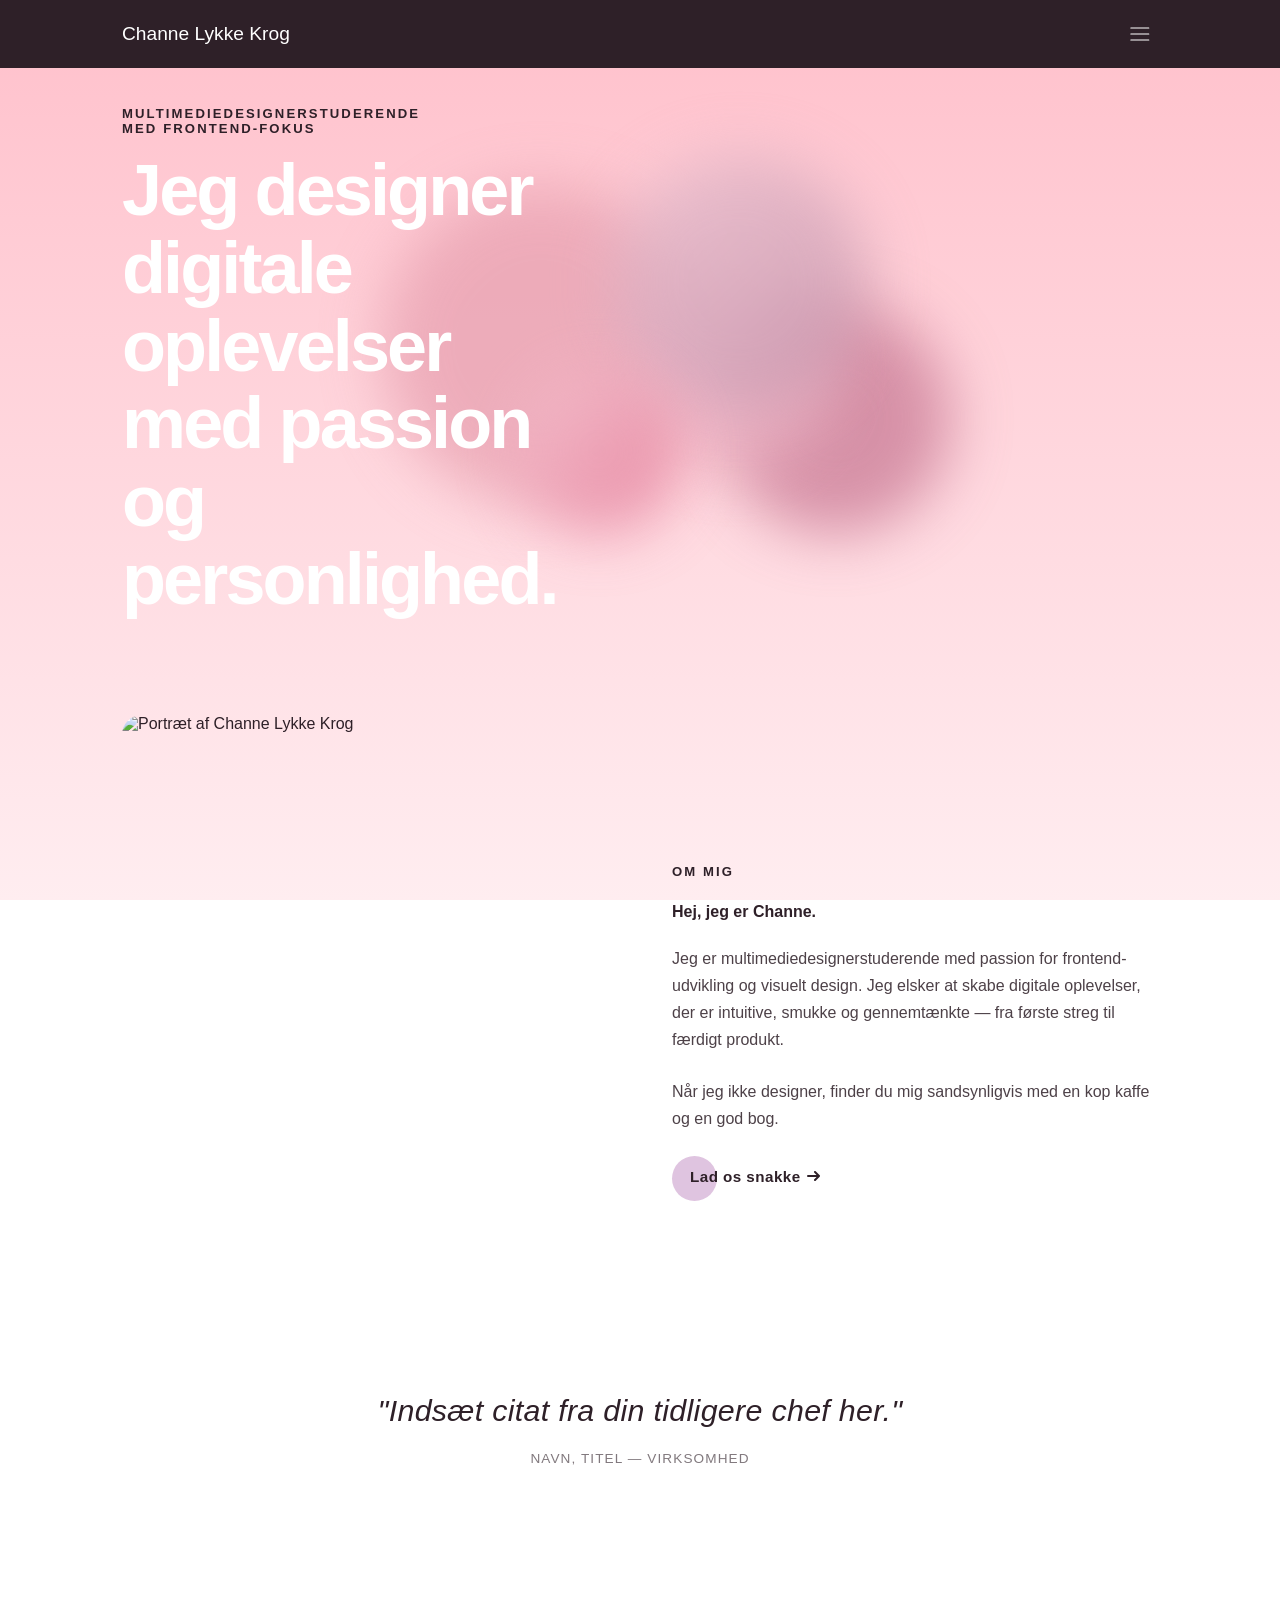
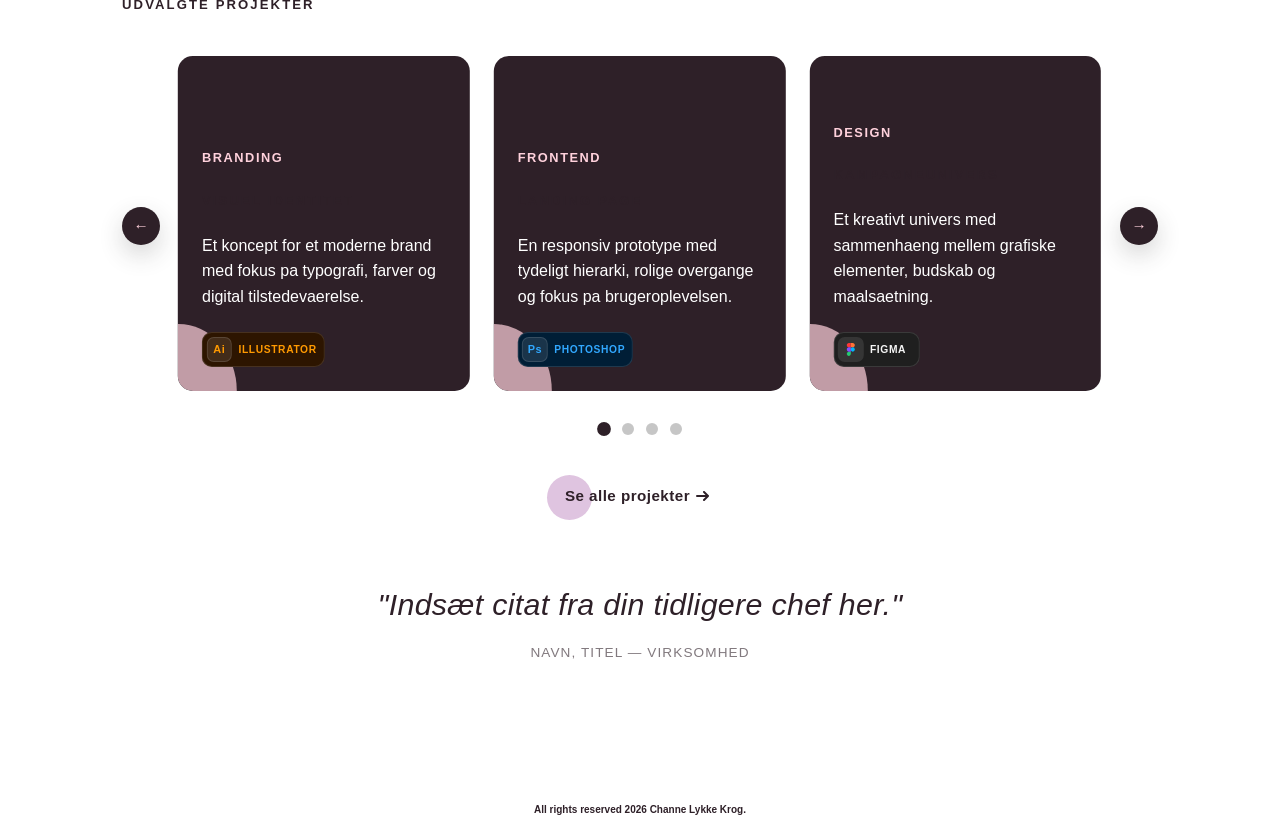
==== index.html @ ce93008e "Update og lidt oprydning Der skal samles og ryddes yderligere op. Mobile first = mobile by default" ====
<!DOCTYPE html>
<html lang="da">
<head>
    <meta charset="UTF-8">
    <meta name="viewport" content="width=device-width, initial-scale=1.0">
    <title>Channe Lykke Krog Portfolio</title>
    <link rel="stylesheet" href="main.css">
</head>
<body>
    <header>
        <div class="off-screen-menu" id="mobile-menu">
            <ul>
                <li><a href="index.html">Forside</a></li>
                <li><a href="about.html">Om mig</a></li>
                <li><a href="portfolio.html">Projekter</a></li>
                <li><a href="contact.html">Kontakt</a></li>
            </ul>
        </div>
        <div class="menu-overlay" aria-hidden="true"></div>
        <nav>
            <a class="logo" aria-label="Logo" href="index.html">Channe Lykke Krog</a>
            <button class="hamburger" type="button" aria-label="Åbn menu" aria-expanded="false" aria-controls="mobile-menu">
                <span></span>
                <span></span>
                <span></span>
            </button>
        </nav>
    </header>
    <main>
        <section class="hero">
            <div class="hero-blob hero-blob--1" aria-hidden="true"></div>
            <div class="hero-blob hero-blob--2" aria-hidden="true"></div>
            <div class="hero-blob hero-blob--3" aria-hidden="true"></div>
            <div class="hero-blob hero-blob--4" aria-hidden="true"></div>
            <div class="hero-blob hero-blob--5" aria-hidden="true"></div>
            <div class="hero-copy">
                <div class="hero-copy-meta">
                    <span class="hero-eyebrow">Multimediedesignerstuderende<br> med frontend-fokus</span>
                </div>
                <h1>Jeg designer digitale oplevelser med passion og personlighed.</h1>
            </div>
        </section>

        <section class="about" aria-labelledby="about-title">
            <div class="about-image">
                <img src="img/migcrop.webp" alt="Portræt af Channe Lykke Krog">
            </div>
            <div class="about-copy">
                <span class="hero-eyebrow">Om mig</span>
                <h4 id="about-title">Hej, jeg er Channe.</h4>
                <p>Jeg er multimediedesignerstuderende med passion for frontend-udvikling og visuelt design. Jeg elsker at skabe digitale oplevelser, der er intuitive, smukke og gennemtænkte — fra første streg til færdigt produkt.</p>
                <p>Når jeg ikke designer, finder du mig sandsynligvis med en kop kaffe og en god bog.</p>
                <a href="contact.html" class="cta-btn">
                    <span>Lad os snakke</span>
                    <svg width="15px" height="10px" viewBox="0 0 13 10" aria-hidden="true">
                        <path d="M1,5 L11,5"></path>
                        <polyline points="8 1 12 5 8 9"></polyline>
                    </svg>
                </a>
            </div>
        </section>
        
        <section class="testimonial" aria-labelledby="testimonial-title">
            <blockquote class="testimonial-quote">
                <p>"Indsæt citat fra din tidligere chef her."</p>
                <footer>
                    <cite>Navn, Titel &mdash; Virksomhed</cite>
                </footer>
            </blockquote>
        </section>

        <section class="projects" aria-labelledby="projects-title">
            <span id="projects-title" class="hero-eyebrow">Udvalgte projekter</span>
            <div class="projects-carousel" aria-label="Projektkarusel">
                <div class="projects-slider">
                    <button class="project-arrow project-arrow-prev" type="button" aria-label="Forrige projekt">
                        <span aria-hidden="true">&#8592;</span>
                    </button>
                    <div class="projects-viewport">
                        <div class="project-track"></div>
                    </div>
                    <button class="project-arrow project-arrow-next" type="button" aria-label="Naeste projekt">
                        <span aria-hidden="true">&#8594;</span>
                    </button>
                </div>
                <div class="project-pagination" aria-label="Vae lg projekt"></div>
            </div>
            <a href="portfolio.html" class="cta-btn">
                <span>Se alle projekter</span>
                <svg width="15px" height="10px" viewBox="0 0 13 10" aria-hidden="true">
                    <path d="M1,5 L11,5"></path>
                    <polyline points="8 1 12 5 8 9"></polyline>
                </svg>
            </a>
        </section>

        <section class="testimonial" aria-labelledby="testimonial-title">
            <blockquote class="testimonial-quote">
                <p>"Indsæt citat fra din tidligere chef her."</p>
                <footer>
                    <cite>Navn, Titel &mdash; Virksomhed</cite>
                </footer>
            </blockquote>
        </section>
    </main>
    <footer>
        <h6>All rights reserved 2026 Channe Lykke Krog.</h6>
    </footer>
    <script src="/js/burgermenu.js" defer></script>
    <script src="/js/carousel.js" defer></script>
    <script src="/js/scroll-observer.js" defer></script>
</body>
</html>
---- main.css ----
/* global styling for the website */ 
:root {
    --page-gutter: clamp(1rem, 4vw, 2rem);
    --content-max-width: 1100px;
    --space-xs: 0.5rem;
    --space-sm: 0.75rem;
    --space-md: 1rem;
    --space-lg: 1.5rem;
    --space-xl: 2.5rem;
    --space-2xl: 4rem;
    --color-bg: pink;
    --color-surface: #2e2028;
    --color-text: #2e2028;
    --color-text-inverse: #fff;
    --color-accent: #ffd1dc;
    --color-accent-soft: rgba(255, 209, 220, 0.7);
    --color-accent-faint: rgba(255, 209, 220, 0.2);
    --color-cta: #dfc4e0;
}


body {
    font-family: 'Montserrat', sans-serif;
    margin: 0;
    padding: 0;
    overflow-x: hidden;
    background: linear-gradient(to bottom, pink 0%, #FFEDF0 100%);
    background-attachment: fixed;
    color: var(--color-text);
}

header {
    background-color: var(--color-surface);
}

main {
    padding: var(--space-xl) var(--page-gutter) var(--space-2xl);
}

h1,
h4,
h5,
h6 {
    margin: 0;
    padding: 0;
}

h2 {
    font-size: clamp(1.8rem, 3.5vw, 2.5rem);
    line-height: 1.1;
    letter-spacing: -0.03em;
    margin: 0;
    padding: 0;
    color: var(--color-text-inverse);
    text-align: center;
}

h3 {
    display: block;
    margin-top: 5%;
    font-size: 0.82rem;
    font-weight: 700;
    letter-spacing: 0.16em;
    text-transform: uppercase;
    color: var(--color-text);
    white-space: nowrap;
}

h6 {
    font-size: 10px;
    text-align: center;
}

p {
    margin: 0;
    line-height: 1.6;
}

/* ============================== Call-to-action button styling ============================== */
.cta-btn {
    position: relative;
    display: inline-flex;
    align-items: center;
    padding: 12px 18px;
    border: none;
    background: none;
    cursor: pointer;
    text-decoration: none;
    align-self: start;
    transition: all 0.2s ease;
}

.cta-btn::before {
    content: "";
    position: absolute;
    top: 0;
    left: 0;
    display: block;
    border-radius: 50px;
    background: var(--color-cta);
    width: 45px;
    height: 45px;
    transition: all 0.3s ease;
}

.cta-btn span {
    position: relative;
    font-family: inherit;
    font-size: 0.95rem;
    font-weight: 700;
    letter-spacing: 0.03em;
    color: var(--color-text);
}

.cta-btn svg {
    position: relative;
    top: 0;
    margin-left: 10px;
    fill: none;
    stroke-linecap: round;
    stroke-linejoin: round;
    stroke: var(--color-text);
    stroke-width: 2;
    transform: translateX(-5px);
    transition: all 0.3s ease;
}

/* Hover effects only on devices that support hover and have a fine pointer */
@media (hover: hover) and (pointer: fine) {
    .cta-btn:hover::before {
        width: 100%;
        background: var(--color-cta);
    }

    .cta-btn:hover svg {
        transform: translateX(0);
    }
}

.cta-btn:active {
    transform: scale(0.95);
}

/* ============================== Hero section with animated blobs ============================== */
.hero {
    position: relative;
    margin-top: calc(-1 * var(--space-xl));
    display: flex;
    align-items: flex-start;
    min-height: calc(clamp(18rem, 45vw, 26rem) + 90px);
    padding: clamp(0.5rem, 1.5vw, 1rem) 0 var(--page-gutter);
    overflow: hidden;
}

.hero-blob {
    position: absolute;
    border-radius: 999px;
    z-index: 0;
    pointer-events: none;
    filter: blur(30px);
    opacity: 0.75;
}

.hero-blob--1 {
    width: clamp(12rem, 25vw, 20rem);
    height: clamp(12rem, 25vw, 20rem);
    background: #e8a0b0;
    top: 20%;
    left: 25%;
    animation: blob-float-1 6s ease-in-out infinite;
}

.hero-blob--2 {
    width: clamp(9rem, 18vw, 15rem);
    height: clamp(9rem, 18vw, 15rem);
    background: #c97a95;
    bottom: 20%;
    right: 20%;
    animation: blob-float-2 8s ease-in-out infinite;
}

.hero-blob--3 {
    width: clamp(8rem, 15vw, 12rem);
    height: clamp(8rem, 15vw, 12rem);
    background: #f0b8c8;
    top: 35%;
    left: 50%;
    animation: blob-float-3 7s ease-in-out infinite;
}

.hero-blob--4 {
    width: clamp(11rem, 20vw, 16rem);
    height: clamp(11rem, 20vw, 16rem);
    background: linear-gradient(135deg, #e8c0d0, #c090a8);
    top: 15%;
    right: 28%;
    animation: blob-float-4 9s ease-in-out infinite;
}

.hero-blob--5 {
    width: clamp(7rem, 13vw, 11rem);
    height: clamp(7rem, 13vw, 11rem);
    background: linear-gradient(135deg, #f9ccd8, #e07090);
    bottom: 20%;
    left: 38%;
    animation: blob-float-5 11s ease-in-out infinite;
}

/* ======================== Keyframes for blob floating animations ======================== */
@keyframes blob-float-1 {
    0%   { transform: translate(0, 0) scale(1); }
    25%  { transform: translate(120px, 70px) scale(1.2); }
    50%  { transform: translate(140px, -50px) scale(0.85); }
    75%  { transform: translate(-100px, 60px) scale(1.12); }
    100% { transform: translate(0, 0) scale(1); }
}

@keyframes blob-float-2 {
    0%   { transform: translate(0, 0) scale(1); }
    25%  { transform: translate(-120px, -60px) scale(1.22); }
    50%  { transform: translate(-100px, 70px) scale(0.84); }
    75%  { transform: translate(110px, -50px) scale(1.12); }
    100% { transform: translate(0, 0) scale(1); }
}

@keyframes blob-float-4 {
    0%   { transform: translate(0, 0) scale(1); }
    25%  { transform: translate(-130px, 60px) scale(1.16); }
    50%  { transform: translate(100px, 70px) scale(0.88); }
    75%  { transform: translate(120px, -50px) scale(1.1); }
    100% { transform: translate(0, 0) scale(1); }
}

@keyframes blob-float-5 {
    0%   { transform: translate(0, 0) scale(1); }
    25%  { transform: translate(110px, -70px) scale(1.18); }
    50%  { transform: translate(-120px, -40px) scale(0.85); }
    75%  { transform: translate(-90px, 65px) scale(1.12); }
    100% { transform: translate(0, 0) scale(1); }
}

@keyframes blob-float-3 {
    0%   { transform: translate(0, 0) scale(1); }
    25%  { transform: translate(-110px, 65px) scale(1.18); }
    50%  { transform: translate(115px, 40px) scale(0.85); }
    75%  { transform: translate(90px, -60px) scale(1.12); }
    100% { transform: translate(0, 0) scale(1); }
}

/* Hero content styling */
.hero-copy {
    position: relative;
    z-index: 1;
    display: grid;
    align-content: end;
    gap: var(--space-md);
    padding: 0;

}

.hero-copy-meta {
    display: flex;
    flex-wrap: wrap;
    align-items: center;
    gap: 0.75rem 1rem;
}

.hero-eyebrow {
    display: block;
    margin-top: 5%;
    font-size: 0.82rem;
    font-weight: 700;
    letter-spacing: 0.16em;
    text-transform: uppercase;
    color: var(--color-text);
    white-space: nowrap;
}

.hero h1 {
    font-size: clamp(4rem, 6vw, 4.5rem);
    line-height: 1.08;
    letter-spacing: -0.04em;
    max-width: 11ch;
    color: var(--color-text-inverse);
}


/* ============================== About section styling ============================== */
.about {
    display: grid;
    grid-template-columns: 1fr 1fr;
    gap: var(--space-2xl);
    align-items: center;
    max-width: 1120px;
    margin: var(--space-2xl) auto var(--space-2xl);
}

.about-image {
    border-radius: 20px;
    overflow: hidden;
    aspect-ratio: 4 / 5;
}

.about-image img {
    width: 100%;
    height: 100%;
    object-fit: cover;
    display: block;
}

.about-copy {
    display: grid;
    grid-template-columns: 1fr 1fr;
    gap: var(--space-lg);
}

/* Make all direct children of .about-copy span the full width of the grid, except for the .cta-btn */
.about-copy > :not(.cta-btn) {
    grid-column: 1 / -1;
}

.about-copy h2 {
    font-size: clamp(1.8rem, 3.5vw, 2.5rem);
    line-height: 1.1;
    letter-spacing: -0.03em;
}

.about-copy p {
    font-size: 1rem;
    line-height: 1.7;
    color: var(--color-text);
    opacity: 0.85;
}


/* Responsive adjustments for smaller screens */
@media (max-width: 699px) {
    .about {
        grid-template-columns: 1fr;
        gap: var(--space-xl);
        margin: var(--space-xl) auto;
    }

    .about-image {
        aspect-ratio: 4 / 5;
        width: 75%;
        margin: 0 auto;
    }
}

/* ============================== Projects section styling ============================== */
.projects {
    max-width: 1120px;
    margin: var(--space-xl) auto;
    display: grid;
    grid-template-columns: 1fr auto 1fr;
    align-items: start;
    gap: var(--space-xl);
}

.projects > * {
    grid-column: 1 / -1;
}

.projects h2 {
    font-size: clamp(3rem, 3vw, 3.5rem);
    line-height: 1.08;
    letter-spacing: -0.04em;
    color: var(--color-text-inverse);
    margin-bottom: var(--space-xs);
    margin-top: var(--space-lg);
    text-align: center;
}

.projects > .cta-btn {
    grid-column: 2;
}

.projects-carousel {
    display: flex;
    flex-direction: column;
    gap: var(--space-lg);
}

.projects-grid {
    display: grid;
    grid-template-columns: repeat(2, 1fr);
    gap: var(--space-lg);
}


/* Responsive adjustments for smaller screens */
@media (max-width: 1023px) {
    .projects-grid {
        grid-template-columns: 1fr;
    }

    .projects-grid .project-card {
        min-height: 280px;
    }
}

/* For larger screens, adjust the project card layout to be horizontal with an image on the left and content on the right */
.projects-grid .project-card {
    flex: unset;
    min-height: 400px;
    flex-direction: row;
    align-items: stretch;
    padding: var(--space-xl);
    gap: var(--space-lg);
}

.projects-grid .project-card-content {
    flex: 1;
    justify-content: center;
}

.project-card-image {
    display: none;
}

/* Show the project image on larger screens and style it as a left-aligned thumbnail */
.projects-grid .project-card-image {
    display: block;
    flex: 0 0 40%;
    border-radius: 10px;
    background: var(--color-accent-soft);
    overflow: hidden;
}

/* Show the project image on larger screens and style it as a left-aligned thumbnail */
.projects-slider {
    display: grid;
    grid-template-columns: auto minmax(0, 1fr) auto;
    align-items: center;
    gap: var(--space-md);
}
/* Hide the navigation arrows on smaller screens */
.projects-viewport {
    overflow: hidden;
    padding: 0.25rem 0.15rem 0.5rem;
}

/* Show the project track as a horizontal flex container on larger screens */
.project-track {
    display: flex;
    gap: var(--space-lg);
    will-change: transform;
    transition: transform 0.6s cubic-bezier(0.25, 0.46, 0.45, 0.94);
}

/* Style the project cards with a layered background effect using pseudo-elements */
.project-card {
    position: relative;
    min-height: 320px;
    flex: 0 0 calc((100% - (var(--space-lg) * 2)) / 3);
    display: flex;
    align-items: flex-end;
    justify-content: center;
    padding: var(--space-lg);
    border-radius: 15px;
    background: var(--color-surface);
    color: var(--color-text-inverse);
    box-sizing: border-box;
    overflow: hidden;
    cursor: pointer;
    isolation: isolate;
    transition: transform 0.5s cubic-bezier(0.25, 0.46, 0.45, 0.94);
}

/* Create layered background effects using ::before and ::after pseudo-elements */
.project-card::after {
    position: absolute;
    content: "";
    width: 20%;
    height: 20%;
    background-color: var(--color-accent-soft);
    transition: width 0.8s cubic-bezier(0.22, 1, 0.36, 1), height 0.8s cubic-bezier(0.22, 1, 0.36, 1), border-radius 0.8s cubic-bezier(0.22, 1, 0.36, 1);
    z-index: -1;
}

/* Hide the ::before pseudo-element on larger screens to simplify the design */
.project-card::before {
    display: none;
}

/* Position the ::after pseudo-element at the bottom-left corner and style it with a rounded shape */
.project-card::after {
    bottom: 0;
    left: 0;
    border-radius: 0 100% 0 15px;
}

/* Position the project content at the bottom of the card and create space for the tools section */
.project-card-content {
    position: relative;
    display: flex;
    flex-direction: column;
    justify-content: flex-end;
    gap: var(--space-sm);
    height: 100%;
}

/* Style the project title and description with a smooth color transition on hover */
.project-card-tools {
    display: flex;
    flex-wrap: wrap;
    gap: var(--space-xs);
    margin-top: 0.65rem;
}

/* Style the project tools as pill-shaped badges with a layered background effect */
.project-tool {
    min-width: 4.6rem;
    padding: 0.28rem 0.5rem 0.28rem 0.28rem;
    border-radius: 10px;
    display: inline-flex;
    align-items: center;
    justify-content: flex-start;
    gap: 0.4rem;
    background: rgba(255, 255, 255, 0.08);
    color: var(--color-text-inverse);
    font-weight: 700;
    letter-spacing: 0.04em;
    box-shadow: inset 0 0 0 1px rgba(255, 255, 255, 0.12);
}

/* Style the project tool marks as smaller circles with a layered background effect */
.project-tool-mark {
    width: 1.6rem;
    height: 1.6rem;
    border-radius: 7px;
    display: inline-flex;
    align-items: center;
    justify-content: center;
    background: rgba(0, 0, 0, 0.18);
    font-size: 0.68rem;
    line-height: 1;
    box-shadow: inset 0 0 0 1px rgba(255, 255, 255, 0.12);
}

/* Special styling for the Figma tool mark to create a clean, icon-only badge */
.project-tool-mark-figma {
    padding: 0;
    background: #fff;
    box-shadow: none;
    overflow: hidden;
}

/* Style the icons within the Figma tool mark to fit perfectly inside the circular badge */
.project-tool-icon {
    width: 100%;
    height: 100%;
    object-fit: contain;
    display: block;
}

/* Style the project tool text with uppercase letters and a smaller font size */
.project-tool-text {
    font-size: 0.64rem;
    line-height: 1.1;
    text-transform: uppercase;
}

/* Custom background and text colors for each project tool type */
.project-tool-ai {
    background: #2d1500;
    color: #ff9a00;
}

.project-tool-ps {
    background: #001e36;
    color: #31a8ff;
}

.project-tool-figma {
    background: #1f1f1f;
    color: #f5f5f5;
}

.project-tool-html {
    background: #3b170c;
    color: #ff8a65;
}

.project-tool-css {
    background: #0b1f3a;
    color: #7cc4ff;
}

.project-tool-js {
    background: #2b2a10;
    color: #f7df1e;
}

/* Adjust the font size and letter spacing for the project tool marks to create a more compact and cohesive look */
.project-tool-html .project-tool-mark,
.project-tool-css .project-tool-mark,
.project-tool-js .project-tool-mark {
    font-size: 0.56rem;
    letter-spacing: 0.02em;
}

/* Add a subtle layered background effect to the project tool marks to create depth and visual interest */
.project-tool-ai .project-tool-mark,
.project-tool-ps .project-tool-mark,
.project-tool-figma .project-tool-mark,
.project-tool-html .project-tool-mark,
.project-tool-css .project-tool-mark,
.project-tool-js .project-tool-mark {
    background: rgba(255, 255, 255, 0.1);
}

/* Style the project label with uppercase letters, increased letter spacing, and a smaller font size to create a distinct visual hierarchy */
.project-label {
    font-size: 0.8rem;
    font-weight: 700;
    letter-spacing: 0.12em;
    text-transform: uppercase;
    color: var(--color-accent);
}

/* Add smooth color transitions to the project title and description for a more polished hover effect */

.project-card h3,
.project-card p {
    transition: color 0.5s cubic-bezier(0.25, 0.46, 0.45, 0.94);
}

/* Style the project navigation arrows as circular buttons with a layered background effect and smooth hover transitions */
.project-arrow {
    width: 38px;
    height: 38px;
    border: 0;
    border-radius: 999px;
    display: inline-flex;
    align-items: center;
    justify-content: center;
    background: var(--color-surface);
    color: var(--color-accent);
    box-shadow: 0 10px 24px rgba(51, 51, 51, 0.2);
    cursor: pointer;
    transition: transform 0.35s cubic-bezier(0.34, 1.56, 0.64, 1), background-color 0.3s ease, color 0.3s ease, box-shadow 0.3s ease;
}

/* Style the arrow icons within the project navigation arrows to fit perfectly inside the circular buttons */
.project-arrow span {
    font-size: 0.95rem;
    line-height: 1;
}

/* Add a focus-visible outline to the project navigation arrows for improved accessibility */
.project-arrow:focus-visible {
    outline: 2px solid var(--color-surface);
    outline-offset: 4px;
}

 /* Style the project pagination dots as circular buttons with a layered background effect and smooth hover transitions */
.project-pagination {
    display: flex;
    justify-content: center;
    align-items: center;
    gap: var(--space-sm);
}

/* Style the project pagination dots with a default background color and a smooth transition for hover and active states */
.project-dot {
    width: 12px;
    height: 12px;
    border: 0;
    border-radius: 999px;
    padding: 0;
    background-color: rgba(51, 51, 51, 0.28);
    cursor: pointer;
    transition: transform 0.35s cubic-bezier(0.34, 1.56, 0.64, 1), background-color 0.3s ease;
}

.project-dot.is-active {
    background-color: var(--color-surface);
    transform: scale(1.15);
}

.project-dot:focus-visible {
    outline: 2px solid var(--color-surface);
    outline-offset: 3px;
}

/* Add hover effects only on devices that support hover and have a fine pointer to enhance interactivity without affecting touch devices */
@media (hover: hover) and (pointer: fine) {
    .project-card:hover {
        transform: translateY(-4px);
    }

    .project-card:hover::before,
    .project-card:hover::after {
        width: 100%;
        height: 100%;
        border-radius: 15px;
    }

    .project-card:hover h3,
    .project-card:hover p {
        color: var(--color-text);
    }

    .project-card:hover .project-tool {
        box-shadow: inset 0 0 0 1px rgba(51, 51, 51, 0.12);
    }

    .project-arrow:hover {
        background-color: var(--color-accent);
        color: var(--color-text);
        transform: translateY(-2px);
        box-shadow: 0 14px 28px rgba(51, 51, 51, 0.24);
    }

    .project-dot:hover {
        background-color: rgba(51, 51, 51, 0.55);
    }
}

 /* navigation styling */
.logo {
    font-size: clamp(0.95rem, 2vw, 1.2rem);
    font-weight: lighter;
    color: var(--color-text-inverse);
    text-decoration: none;
    line-height: 1.2;
    max-width: min(70vw, 16rem);
}

.logo:hover {
    color: var(--color-accent);
}

.off-screen-menu {
    background-color: var(--color-surface);
    color: var(--color-text-inverse);
    font-size: clamp(1.1rem, 2vw, 1.3rem);
    width: min(60vw, 300px);
    height: 100vh;
    position: fixed;
    top: 0;
    right: 0;
    display: flex;
    flex-direction: column;
    justify-content: center;
    padding: clamp(1.25rem, 4vw, 2rem);
    box-sizing: border-box;
    transform: translateX(100%);
    opacity: 0;
    visibility: hidden;
    transition: transform 0.35s ease, opacity 0.25s ease, visibility 0.25s ease;
    z-index: 20;
}

.off-screen-menu.active {
    transform: translateX(0);
    opacity: 1;
    visibility: visible;
}

.menu-overlay {
    position: fixed;
    inset: 0;
    background: rgba(0, 0, 0, 0.45);
    backdrop-filter: blur(3px);
    opacity: 0;
    visibility: hidden;
    pointer-events: none;
    transition: opacity 0.3s ease, visibility 0.3s ease;
    z-index: 10;
}

/* Show the menu overlay when the off-screen menu is active to create a modal effect and prevent interaction with the underlying content */
.menu-overlay.active {
    opacity: 1;
    visibility: visible;
    pointer-events: auto;
}

.off-screen-menu ul {
    list-style: none;
    margin: 0;
    padding: 0;
    width: 100%;
}

.off-screen-menu li + li {
    margin-top: 1rem;
}

.off-screen-menu a {
    color: var(--color-text-inverse);
    text-decoration: none;
    display: block;
    position: relative;
    padding: 0.75rem 1rem;
    border-radius: 999px;
    transform: translateX(18px);
    opacity: 0;
    background-color: transparent;
    box-shadow: 0 0 0 rgba(0, 0, 0, 0);
    overflow: hidden;
    isolation: isolate;
    transition: transform 0.3s ease, opacity 0.25s ease, color 0.22s ease, box-shadow 0.28s ease;
}

.off-screen-menu a::before {
    content: "";
    position: absolute;
    top: 0;
    left: 0;
    width: 0;
    height: 100%;
    border-radius: inherit;
    background-color: rgba(223, 196, 224, 0.25);
    z-index: -1;
    transition: width 0.35s ease;
}

.off-screen-menu.active a {
    transform: translateX(0);
    opacity: 1;
}

.off-screen-menu a.is-active,
.off-screen-menu a[aria-current="page"] {
    background-color: rgba(255, 182, 193, 0.38);
    box-shadow: 0 10px 24px rgba(255, 182, 193, 0.16);
    color: var(--color-text-inverse);
}

.off-screen-menu a:focus-visible,
.off-screen-menu a.is-active:focus-visible,
.off-screen-menu a[aria-current="page"]:focus-visible {
    outline: 2px solid var(--color-accent);
    outline-offset: 3px;
}

.off-screen-menu a:hover,
.off-screen-menu a:focus-visible {
    color: var(--color-accent);
}

/* ==== Hover effects only on devices that support hover and have a fine pointer ==== */
@media (hover: hover) and (pointer: fine) {
    .off-screen-menu a:hover {
        box-shadow: 0 8px 18px rgba(255, 209, 220, 0.12);
        transform: translateX(0) scale(1.01);
    }

    .off-screen-menu a:hover::before,
    .off-screen-menu a:focus-visible::before {
        width: 100%;
    }
}
/* Staggered animation delays for menu items */
.off-screen-menu li:nth-child(1) a {
    transition-delay: 0.05s;
}

.off-screen-menu li:nth-child(2) a {
    transition-delay: 0.1s;
}

.off-screen-menu li:nth-child(3) a {
    transition-delay: 0.15s;
}

.off-screen-menu li:nth-child(4) a {
    transition-delay: 0.2s;
}

/* Navigation and footer styling */
nav {
    padding: 1rem var(--page-gutter);
    display: flex;
    justify-content: space-between;
    align-items: center;
    gap: var(--space-md);
    background-color: var(--color-surface);
    color: var(--color-text-inverse);
}

footer {
    padding: 0 var(--page-gutter) 1rem;
}

/* Hamburger menu styling */
.hamburger {
    height: 2rem;
    width: 2rem;
    min-width: 2rem;
    flex-shrink: 0;
    position: relative;
    padding: 0;
    border: 0;
    outline: none;
    appearance: none;
    -webkit-appearance: none;
    background: transparent;
    cursor: pointer;
    z-index: 30;
}

/* Hamburger bars */
.hamburger span {
    height: 1px;
    width: calc(1.15rem + 1px);
    background-color: var(--color-text-inverse);
    border-radius: 25px;
    position: absolute;
    top: 50%;
    left: 50%;
    transform: translate(-50%, -50%);
    transform-origin: center;
    transition: transform 0.3s ease, opacity 0.2s ease, top 0.3s ease, background-color 0.2s ease;
}
/* Position the three bars of the hamburger menu with equal spacing */
.hamburger span:nth-child(1) {
    top: calc(50% - 0.36rem);
}

.hamburger span:nth-child(2) {
    top: 50%;
}

.hamburger span:nth-child(3) {
    top: calc(50% + 0.36rem);
}

.hamburger:hover span,
.hamburger:focus-visible span {
    background-color: var(--color-accent);
}

.hamburger.active span:nth-child(1) {
    top: 50%;
    transform: translate(-50%, -50%) rotate(45deg);
}
.hamburger.active span:nth-child(2) {
    opacity: 0;
}
.hamburger.active span:nth-child(3) {
    top: 50%;
    transform: translate(-50%, -50%) rotate(-45deg);
}

/* ── Testimonial ───────────────────────── */
.testimonial {
    max-width: 760px;
    margin: var(--space-2xl) auto;
    text-align: center;
    padding: 0 var(--page-gutter);
}

.testimonial-quote p {
    font-size: clamp(1.3rem, 2.5vw, 1.9rem);
    font-weight: 300;
    font-style: italic;
    line-height: 1.6;
    letter-spacing: 0.01em;
    color: var(--color-text);
}

.testimonial-quote cite {
    display: block;
    margin-top: var(--space-md);
    font-size: 0.85rem;
    font-weight: 300;
    font-style: normal;
    letter-spacing: 0.08em;
    text-transform: uppercase;
    opacity: 0.6;
}

/* ── Fade-in on scroll ───────────────────── */
.fade-in {
    opacity: 0;
    transform: translateY(40px);
    transition: opacity 0.7s cubic-bezier(0.22, 1, 0.36, 1), transform 0.7s cubic-bezier(0.22, 1, 0.36, 1);
}

.is-visible {
    opacity: 1;
    transform: none;
}

/* Reduce motion for users who prefer it */
@media (prefers-reduced-motion: reduce) {
    .fade-in {
        opacity: 1;
        transform: none;
        transition: none;
    }
}
/* Disable animations and transitions for users who prefer reduced motion */
@media (prefers-reduced-motion: reduce) {
    .off-screen-menu,
    .menu-overlay,
    .off-screen-menu a,
    .hamburger span,
    .project-track,
    .project-card::before,
    .project-card::after,
    .project-card h3,
    .project-card p,
    .project-arrow,
    .project-dot {
        transition: none;
    }
}

.projects img {
    display: block;
    width: 50%;
    height: 100%;
    margin: auto;
    }

/* ==================== Small screens ====== (up to 699px) */
@media (max-width: 699px) {
    main {
        padding: var(--space-lg) var(--page-gutter) var(--space-xl);
    }

    @keyframes blob-float-1 {
        0%   { transform: translate(0, 0) scale(1); }
        25%  { transform: translate(60px, 80px) scale(1.2); }
        50%  { transform: translate(90px, -30px) scale(0.85); }
        75%  { transform: translate(-40px, 60px) scale(1.12); }
        100% { transform: translate(0, 0) scale(1); }
    }

    @keyframes blob-float-2 {
        0%   { transform: translate(0, 0) scale(1); }
        25%  { transform: translate(-70px, -50px) scale(1.22); }
        50%  { transform: translate(-30px, 70px) scale(0.82); }
        75%  { transform: translate(55px, -40px) scale(1.12); }
        100% { transform: translate(0, 0) scale(1); }
    }

    @keyframes blob-float-3 {
        0%   { transform: translate(0, 0) scale(1); }
        25%  { transform: translate(-50px, 65px) scale(1.18); }
        50%  { transform: translate(55px, 40px) scale(0.84); }
        75%  { transform: translate(30px, -55px) scale(1.1); }
        100% { transform: translate(0, 0) scale(1); }
    }

    .hero {
        margin-top: calc(-1 * var(--space-lg));
        min-height: calc(22rem + 340px);
        padding: clamp(2rem, 5vw, 3rem) 0 0;
        display: flex;
        align-items: flex-start;
        justify-content: flex-start;
    }

    .hero h1 {
        max-width: 11ch;
    }

    .hero-copy {
        padding: 0;
    }

    .hero-copy-meta {
        align-items: flex-start;
        gap: 0.65rem;
    }

    .hero-intro {
        max-width: none;
    }

    nav {
        gap: var(--space-sm);
        padding-block: 0.85rem;
    }

    .off-screen-menu {
        width: min(70vw, 300px);
        padding: 1.25rem;
        font-size: 1.2rem;
        transition: transform 0.28s ease-out, opacity 0.2s ease-out, visibility 0.2s ease-out;
    }

    .menu-overlay {
        transition: opacity 0.22s ease-out, visibility 0.22s ease-out;
    }

    .off-screen-menu a {
        transform: translateX(10px);
        transition: transform 0.22s ease-out, opacity 0.2s ease-out, color 0.2s ease, box-shadow 0.24s ease;
    }

    .off-screen-menu a::before {
        transition: width 0.28s ease-out;
    }

    .hamburger {
        width: 2.5rem;
        height: 2.5rem;
        min-width: 2.5rem;
    }

    .hamburger span {
        width: calc(1.25rem + 1px);
        height: 1.5px;
    }

    .hamburger span:nth-child(1) {
        top: calc(50% - 0.42rem);
    }

    .hamburger span:nth-child(3) {
        top: calc(50% + 0.42rem);
    }

    .logo {
        max-width: min(62vw, 13rem);
    }

    .projects-slider {
        grid-template-columns: auto minmax(0, 1fr) auto;
        gap: var(--space-sm);
    }

    .project-arrow {
        width: 2.1rem;
        height: 2.1rem;
        align-self: center;
    }

    .project-arrow span {
        font-size: 0.8rem;
    }

    .project-track {
        gap: var(--space-md);
    }

    .project-card {
        min-height: 260px;
        flex-basis: 100%;
    }

    .projects-grid {
        grid-template-columns: 1fr;
    }
}

/* ==================== Medium screens ====== (700px - 1023px) */

@media (min-width: 700px) and (max-width: 1023px) {
    .hero {
        min-height: calc(28rem + 220px);
        padding: clamp(2rem, 4vw, 3rem) 0 0;
    }

    .hero h1 {
        max-width: 12ch;
    }

    .off-screen-menu {
        width: min(42vw, 300px);
        padding: 1.75rem;
        font-size: 1.2rem;
    }

    .logo {
        max-width: 18rem;
    }

    nav {
        gap: 0.9rem;
        padding-block: 1rem;
    }

    .hamburger {
        width: 2.3rem;
        height: 2.3rem;
        min-width: 2.3rem;
    }

    .hamburger span {
        width: calc(1.2rem + 1px);
        height: 1.5px;
    }

    .hamburger span:nth-child(1) {
        top: calc(50% - 0.38rem);
    }

    .hamburger span:nth-child(3) {
        top: calc(50% + 0.38rem);
    }

    .project-arrow {
        width: 2.25rem;
        height: 2.25rem;
    }

    .project-arrow span {
        font-size: 0.85rem;
    }

    .project-card {
        flex-basis: calc((100% - var(--space-lg)) / 2);
    }

    .projects-grid {
        grid-template-columns: 1fr;
    }

    .projects h2 {
    font-size: clamp(3rem, 3vw, 3.5rem);
    line-height: 1.08;
    letter-spacing: -0.04em;
    color: var(--color-text-inverse);
    margin-bottom: var(--space-xl);
    text-align: center;
}
}

/* ==================== Large screens ====== (1024px and above) */
@media (min-width: 1024px) {
    nav,
    main,
    footer {
        width: min(100%, var(--content-max-width));
        margin-inline: auto;
        box-sizing: border-box;
    }

    .off-screen-menu {
        width: min(38vw, 520px);
        padding: 2.5rem;
        font-size: 1.3rem;
    }

    .logo {
        max-width: none;
    }

    .hamburger {
        width: 2.25rem;
        height: 2.25rem;
        min-width: 2.25rem;
    }

    .projects h2 {
    font-size: clamp(4rem, 3vw, 4.5rem);
    line-height: 1.08;
    letter-spacing: -0.04em;
    color: var(--color-text-inverse);
    margin-bottom: var(--space-xs);
    margin-top: var(--space-md);
    text-align: center;
}
}
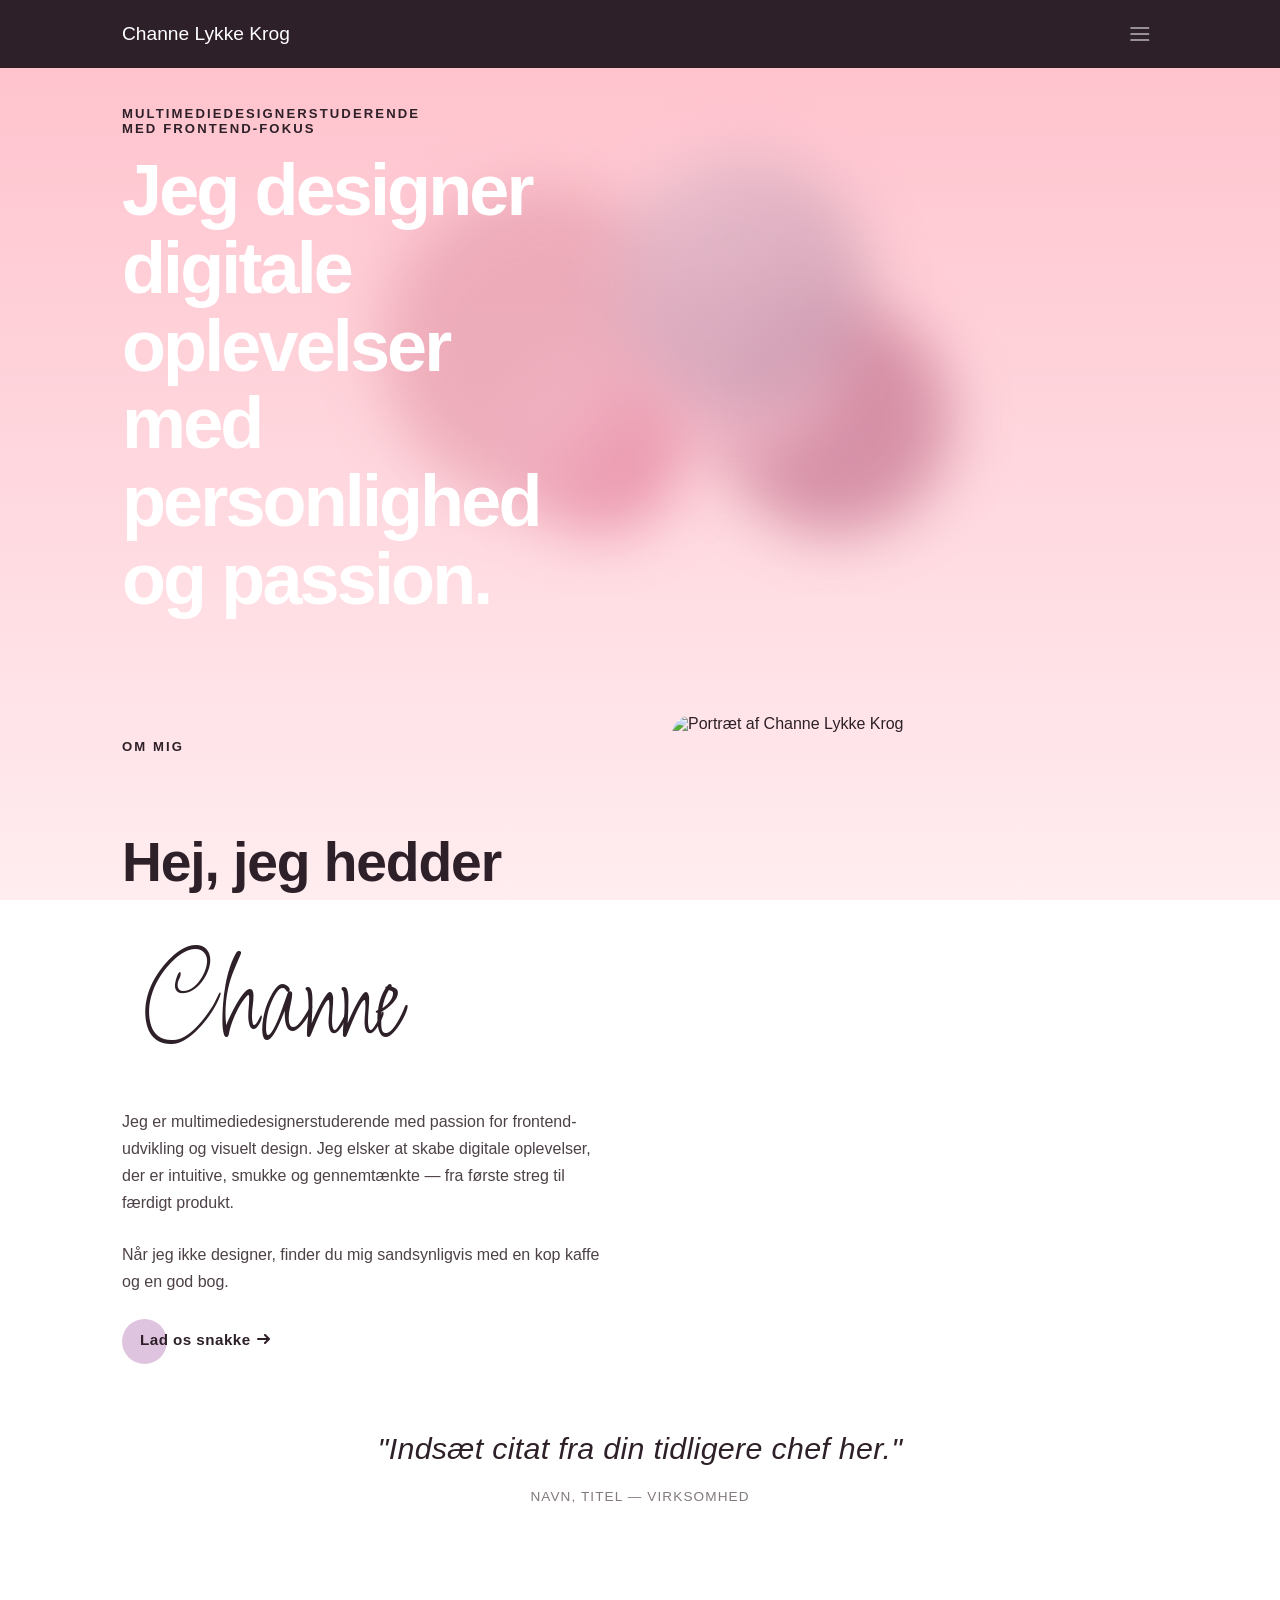
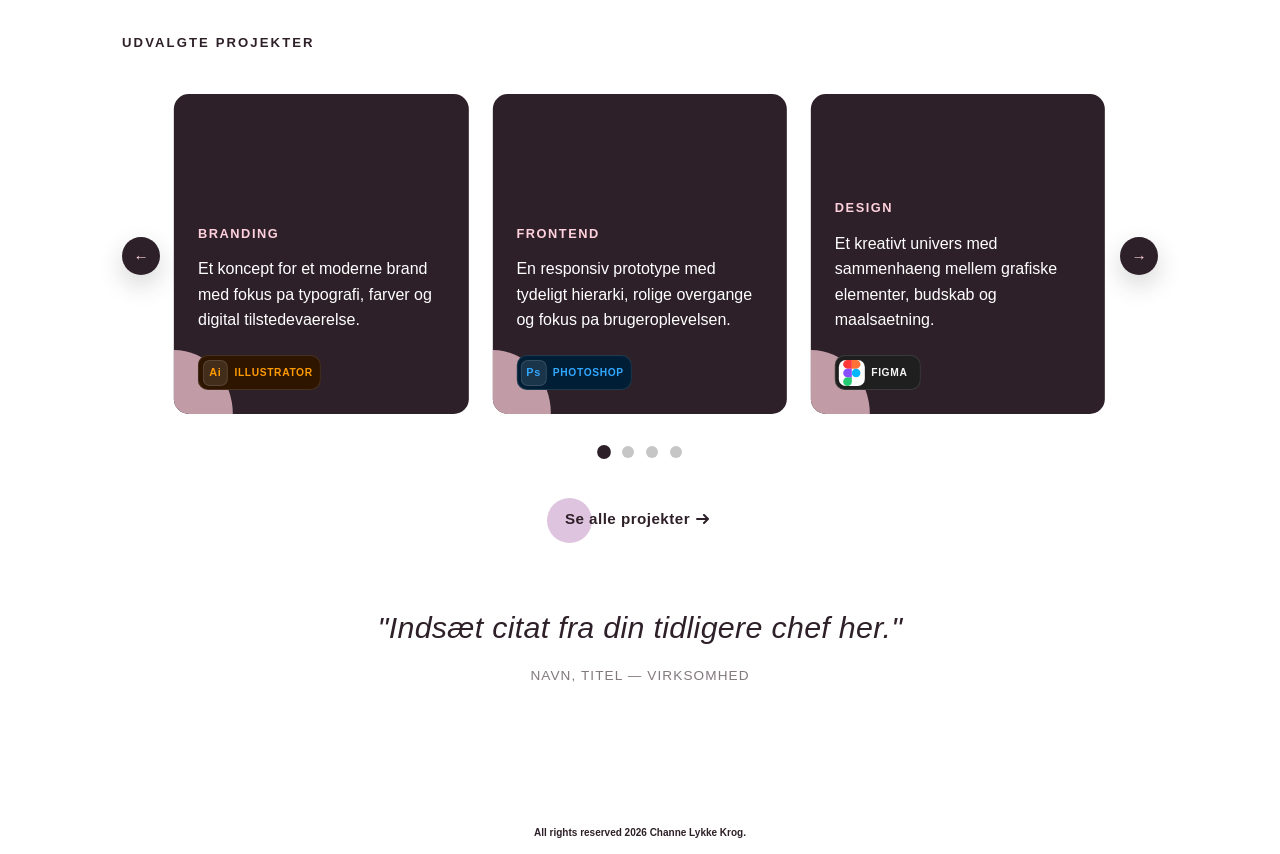
==== commit 40408589: "Update:)" ====
--- a/index.html
+++ b/index.html
@@ -4,9 +4,12 @@
     <meta charset="UTF-8">
     <meta name="viewport" content="width=device-width, initial-scale=1.0">
     <title>Channe Lykke Krog Portfolio</title>
+    <link rel="preconnect" href="https://fonts.googleapis.com">
+    <link rel="preconnect" href="https://fonts.gstatic.com" crossorigin>
+    <link href="https://fonts.googleapis.com/css2?family=Licorice&display=swap" rel="stylesheet">
     <link rel="stylesheet" href="main.css">
 </head>
-<body>
+<body class="home-page">
     <header>
         <div class="off-screen-menu" id="mobile-menu">
             <ul>
@@ -27,6 +30,11 @@
         </nav>
     </header>
     <main>
+        <nav class="breadcrumb" aria-label="Brødkrumme">
+            <ol>
+                <li aria-current="page">Forside</li>
+            </ol>
+        </nav>
         <section class="hero">
             <div class="hero-blob hero-blob--1" aria-hidden="true"></div>
             <div class="hero-blob hero-blob--2" aria-hidden="true"></div>
@@ -37,17 +45,17 @@
                 <div class="hero-copy-meta">
                     <span class="hero-eyebrow">Multimediedesignerstuderende<br> med frontend-fokus</span>
                 </div>
-                <h1>Jeg designer digitale oplevelser med passion og personlighed.</h1>
+                <h1>Jeg designer digitale oplevelser med personlighed og passion.</h1>
             </div>
         </section>
 
         <section class="about" aria-labelledby="about-title">
+            <span class="hero-eyebrow">Om mig</span>
             <div class="about-image">
                 <img src="img/migcrop.webp" alt="Portræt af Channe Lykke Krog">
             </div>
             <div class="about-copy">
-                <span class="hero-eyebrow">Om mig</span>
-                <h4 id="about-title">Hej, jeg er Channe.</h4>
+                <h4 id="about-title">Hej, jeg hedder <span class="signature-name">Channe</span></h4>
                 <p>Jeg er multimediedesignerstuderende med passion for frontend-udvikling og visuelt design. Jeg elsker at skabe digitale oplevelser, der er intuitive, smukke og gennemtænkte — fra første streg til færdigt produkt.</p>
                 <p>Når jeg ikke designer, finder du mig sandsynligvis med en kop kaffe og en god bog.</p>
                 <a href="contact.html" class="cta-btn">
--- a/main.css
+++ b/main.css
@@ -1,4 +1,28 @@
-/* global styling for the website */ 
+﻿/* ==============================
+   TABLE OF CONTENTS
+   1.  Tokens
+   2.  Base & Reset
+   3.  Typography
+   4.  CTA Button
+   5.  Hero
+   6.  About
+   7.  Projects & Cards
+   8.  Navigation
+   9.  Hamburger
+   10. Testimonial
+   11. Breadcrumb
+   12. Design page
+   13. Utilities
+   14. @keyframes
+   15. Responsive -- min-width: 700px  (tablet+)
+   16. Responsive -- min-width: 1024px (desktop+)
+   17. Accessibility
+   18. Contact page
+    19. About page
+   ============================== */
+
+
+/* -- 1. Tokens --------------------------------------------- */
 :root {
     --page-gutter: clamp(1rem, 4vw, 2rem);
     --content-max-width: 1100px;
@@ -8,7 +32,6 @@
     --space-lg: 1.5rem;
     --space-xl: 2.5rem;
     --space-2xl: 4rem;
-    --color-bg: pink;
     --color-surface: #2e2028;
     --color-text: #2e2028;
     --color-text-inverse: #fff;
@@ -19,6 +42,7 @@
 }
 
 
+/* -- 2. Base & Reset --------------------------------------- */
 body {
     font-family: 'Montserrat', sans-serif;
     margin: 0;
@@ -34,9 +58,15 @@
 }
 
 main {
-    padding: var(--space-xl) var(--page-gutter) var(--space-2xl);
-}
-
+    padding: var(--space-lg) var(--page-gutter) var(--space-xl);
+}
+
+footer {
+    padding: 0 var(--page-gutter) 1rem;
+}
+
+
+/* -- 3. Typography ----------------------------------------- */
 h1,
 h4,
 h5,
@@ -76,7 +106,8 @@
     line-height: 1.6;
 }
 
-/* ============================== Call-to-action button styling ============================== */
+
+/* -- 4. CTA Button ----------------------------------------- */
 .cta-btn {
     position: relative;
     display: inline-flex;
@@ -125,7 +156,10 @@
     transition: all 0.3s ease;
 }
 
-/* Hover effects only on devices that support hover and have a fine pointer */
+.cta-btn:active {
+    transform: scale(0.95);
+}
+
 @media (hover: hover) and (pointer: fine) {
     .cta-btn:hover::before {
         width: 100%;
@@ -137,18 +171,16 @@
     }
 }
 
-.cta-btn:active {
-    transform: scale(0.95);
-}
-
-/* ============================== Hero section with animated blobs ============================== */
+
+/* -- 5. Hero ----------------------------------------------- */
 .hero {
     position: relative;
-    margin-top: calc(-1 * var(--space-xl));
+    margin-top: calc(-1 * var(--space-lg));
     display: flex;
     align-items: flex-start;
-    min-height: calc(clamp(18rem, 45vw, 26rem) + 90px);
-    padding: clamp(0.5rem, 1.5vw, 1rem) 0 var(--page-gutter);
+    justify-content: flex-start;
+    min-height: calc(22rem + 340px);
+    padding: clamp(2rem, 5vw, 3rem) 0 0;
     overflow: hidden;
 }
 
@@ -206,48 +238,6 @@
     animation: blob-float-5 11s ease-in-out infinite;
 }
 
-/* ======================== Keyframes for blob floating animations ======================== */
-@keyframes blob-float-1 {
-    0%   { transform: translate(0, 0) scale(1); }
-    25%  { transform: translate(120px, 70px) scale(1.2); }
-    50%  { transform: translate(140px, -50px) scale(0.85); }
-    75%  { transform: translate(-100px, 60px) scale(1.12); }
-    100% { transform: translate(0, 0) scale(1); }
-}
-
-@keyframes blob-float-2 {
-    0%   { transform: translate(0, 0) scale(1); }
-    25%  { transform: translate(-120px, -60px) scale(1.22); }
-    50%  { transform: translate(-100px, 70px) scale(0.84); }
-    75%  { transform: translate(110px, -50px) scale(1.12); }
-    100% { transform: translate(0, 0) scale(1); }
-}
-
-@keyframes blob-float-4 {
-    0%   { transform: translate(0, 0) scale(1); }
-    25%  { transform: translate(-130px, 60px) scale(1.16); }
-    50%  { transform: translate(100px, 70px) scale(0.88); }
-    75%  { transform: translate(120px, -50px) scale(1.1); }
-    100% { transform: translate(0, 0) scale(1); }
-}
-
-@keyframes blob-float-5 {
-    0%   { transform: translate(0, 0) scale(1); }
-    25%  { transform: translate(110px, -70px) scale(1.18); }
-    50%  { transform: translate(-120px, -40px) scale(0.85); }
-    75%  { transform: translate(-90px, 65px) scale(1.12); }
-    100% { transform: translate(0, 0) scale(1); }
-}
-
-@keyframes blob-float-3 {
-    0%   { transform: translate(0, 0) scale(1); }
-    25%  { transform: translate(-110px, 65px) scale(1.18); }
-    50%  { transform: translate(115px, 40px) scale(0.85); }
-    75%  { transform: translate(90px, -60px) scale(1.12); }
-    100% { transform: translate(0, 0) scale(1); }
-}
-
-/* Hero content styling */
 .hero-copy {
     position: relative;
     z-index: 1;
@@ -255,14 +245,13 @@
     align-content: end;
     gap: var(--space-md);
     padding: 0;
-
 }
 
 .hero-copy-meta {
     display: flex;
     flex-wrap: wrap;
-    align-items: center;
-    gap: 0.75rem 1rem;
+    align-items: flex-start;
+    gap: 0.65rem;
 }
 
 .hero-eyebrow {
@@ -285,20 +274,27 @@
 }
 
 
-/* ============================== About section styling ============================== */
+/* -- 6. About ---------------------------------------------- */
 .about {
     display: grid;
-    grid-template-columns: 1fr 1fr;
-    gap: var(--space-2xl);
-    align-items: center;
+    grid-template-columns: 1fr;
+    gap: var(--space-xl);
+    align-items: start;
     max-width: 1120px;
-    margin: var(--space-2xl) auto var(--space-2xl);
+    margin: var(--space-xl) auto;
+}
+
+.about > .hero-eyebrow {
+    order: 1;
 }
 
 .about-image {
+    order: 2;
     border-radius: 20px;
     overflow: hidden;
     aspect-ratio: 4 / 5;
+    width: 75%;
+    margin: 0 auto;
 }
 
 .about-image img {
@@ -309,20 +305,44 @@
 }
 
 .about-copy {
-    display: grid;
-    grid-template-columns: 1fr 1fr;
+    order: 3;
+    display: grid;
+    grid-template-columns: 1fr;
     gap: var(--space-lg);
-}
-
-/* Make all direct children of .about-copy span the full width of the grid, except for the .cta-btn */
-.about-copy > :not(.cta-btn) {
-    grid-column: 1 / -1;
 }
 
 .about-copy h2 {
     font-size: clamp(1.8rem, 3.5vw, 2.5rem);
     line-height: 1.1;
     letter-spacing: -0.03em;
+}
+
+.about-copy h4 {
+    font-size: clamp(2.25rem, 6vw, 3.45rem);
+    line-height: 1.62;
+    letter-spacing: -0.02em;
+}
+
+.signature-name {
+    --name-chars: 6;
+    display: block;
+    font-family: 'Licorice', cursive;
+    font-size: clamp(2.2em, 10vw, 3.2em);
+    font-weight: 400;
+    line-height: 1.18;
+    color: var(--color-surface);
+    white-space: nowrap;
+    margin-top: 0.2em;
+    margin-left: 0.8rem;
+    position: relative;
+    transform-origin: left center;
+}
+
+.about.is-visible .signature-name {
+    width: 0;
+    overflow: hidden;
+    animation: write-name-hand 2.95s linear 0.12s forwards,
+               hand-settle 0.78s cubic-bezier(0.25, 0.7, 0.2, 1) 3.02s forwards;
 }
 
 .about-copy p {
@@ -332,23 +352,16 @@
     opacity: 0.85;
 }
 
-
-/* Responsive adjustments for smaller screens */
-@media (max-width: 699px) {
-    .about {
-        grid-template-columns: 1fr;
-        gap: var(--space-xl);
-        margin: var(--space-xl) auto;
-    }
-
-    .about-image {
-        aspect-ratio: 4 / 5;
-        width: 75%;
-        margin: 0 auto;
-    }
-}
-
-/* ============================== Projects section styling ============================== */
+@media (prefers-reduced-motion: reduce) {
+    .about.is-visible .signature-name {
+        width: auto;
+        overflow: visible;
+        animation: none;
+    }
+}
+
+
+/* -- 7. Projects & Cards ----------------------------------- */
 .projects {
     max-width: 1120px;
     margin: var(--space-xl) auto;
@@ -384,76 +397,33 @@
 
 .projects-grid {
     display: grid;
-    grid-template-columns: repeat(2, 1fr);
+    grid-template-columns: 1fr;
     gap: var(--space-lg);
 }
 
-
-/* Responsive adjustments for smaller screens */
-@media (max-width: 1023px) {
-    .projects-grid {
-        grid-template-columns: 1fr;
-    }
-
-    .projects-grid .project-card {
-        min-height: 280px;
-    }
-}
-
-/* For larger screens, adjust the project card layout to be horizontal with an image on the left and content on the right */
-.projects-grid .project-card {
-    flex: unset;
-    min-height: 400px;
-    flex-direction: row;
-    align-items: stretch;
-    padding: var(--space-xl);
-    gap: var(--space-lg);
-}
-
-.projects-grid .project-card-content {
-    flex: 1;
-    justify-content: center;
-}
-
-.project-card-image {
-    display: none;
-}
-
-/* Show the project image on larger screens and style it as a left-aligned thumbnail */
-.projects-grid .project-card-image {
-    display: block;
-    flex: 0 0 40%;
-    border-radius: 10px;
-    background: var(--color-accent-soft);
-    overflow: hidden;
-}
-
-/* Show the project image on larger screens and style it as a left-aligned thumbnail */
 .projects-slider {
     display: grid;
     grid-template-columns: auto minmax(0, 1fr) auto;
     align-items: center;
-    gap: var(--space-md);
-}
-/* Hide the navigation arrows on smaller screens */
+    gap: var(--space-sm);
+}
+
 .projects-viewport {
     overflow: hidden;
     padding: 0.25rem 0.15rem 0.5rem;
 }
 
-/* Show the project track as a horizontal flex container on larger screens */
 .project-track {
     display: flex;
-    gap: var(--space-lg);
+    gap: var(--space-md);
     will-change: transform;
     transition: transform 0.6s cubic-bezier(0.25, 0.46, 0.45, 0.94);
 }
 
-/* Style the project cards with a layered background effect using pseudo-elements */
 .project-card {
     position: relative;
-    min-height: 320px;
-    flex: 0 0 calc((100% - (var(--space-lg) * 2)) / 3);
+    min-height: 260px;
+    flex: 0 0 100%;
     display: flex;
     align-items: flex-end;
     justify-content: center;
@@ -468,30 +438,19 @@
     transition: transform 0.5s cubic-bezier(0.25, 0.46, 0.45, 0.94);
 }
 
-/* Create layered background effects using ::before and ::after pseudo-elements */
 .project-card::after {
     position: absolute;
     content: "";
     width: 20%;
     height: 20%;
     background-color: var(--color-accent-soft);
-    transition: width 0.8s cubic-bezier(0.22, 1, 0.36, 1), height 0.8s cubic-bezier(0.22, 1, 0.36, 1), border-radius 0.8s cubic-bezier(0.22, 1, 0.36, 1);
-    z-index: -1;
-}
-
-/* Hide the ::before pseudo-element on larger screens to simplify the design */
-.project-card::before {
-    display: none;
-}
-
-/* Position the ::after pseudo-element at the bottom-left corner and style it with a rounded shape */
-.project-card::after {
     bottom: 0;
     left: 0;
     border-radius: 0 100% 0 15px;
-}
-
-/* Position the project content at the bottom of the card and create space for the tools section */
+    transition: width 0.8s cubic-bezier(0.22, 1, 0.36, 1), height 0.8s cubic-bezier(0.22, 1, 0.36, 1), border-radius 0.8s cubic-bezier(0.22, 1, 0.36, 1);
+    z-index: -1;
+}
+
 .project-card-content {
     position: relative;
     display: flex;
@@ -501,7 +460,10 @@
     height: 100%;
 }
 
-/* Style the project title and description with a smooth color transition on hover */
+.project-card-image {
+    display: none;
+}
+
 .project-card-tools {
     display: flex;
     flex-wrap: wrap;
@@ -509,7 +471,6 @@
     margin-top: 0.65rem;
 }
 
-/* Style the project tools as pill-shaped badges with a layered background effect */
 .project-tool {
     min-width: 4.6rem;
     padding: 0.28rem 0.5rem 0.28rem 0.28rem;
@@ -525,7 +486,6 @@
     box-shadow: inset 0 0 0 1px rgba(255, 255, 255, 0.12);
 }
 
-/* Style the project tool marks as smaller circles with a layered background effect */
 .project-tool-mark {
     width: 1.6rem;
     height: 1.6rem;
@@ -533,13 +493,12 @@
     display: inline-flex;
     align-items: center;
     justify-content: center;
-    background: rgba(0, 0, 0, 0.18);
+    background: rgba(255, 255, 255, 0.1);
     font-size: 0.68rem;
     line-height: 1;
     box-shadow: inset 0 0 0 1px rgba(255, 255, 255, 0.12);
 }
 
-/* Special styling for the Figma tool mark to create a clean, icon-only badge */
 .project-tool-mark-figma {
     padding: 0;
     background: #fff;
@@ -547,7 +506,6 @@
     overflow: hidden;
 }
 
-/* Style the icons within the Figma tool mark to fit perfectly inside the circular badge */
 .project-tool-icon {
     width: 100%;
     height: 100%;
@@ -555,45 +513,19 @@
     display: block;
 }
 
-/* Style the project tool text with uppercase letters and a smaller font size */
 .project-tool-text {
     font-size: 0.64rem;
     line-height: 1.1;
     text-transform: uppercase;
 }
 
-/* Custom background and text colors for each project tool type */
-.project-tool-ai {
-    background: #2d1500;
-    color: #ff9a00;
-}
-
-.project-tool-ps {
-    background: #001e36;
-    color: #31a8ff;
-}
-
-.project-tool-figma {
-    background: #1f1f1f;
-    color: #f5f5f5;
-}
-
-.project-tool-html {
-    background: #3b170c;
-    color: #ff8a65;
-}
-
-.project-tool-css {
-    background: #0b1f3a;
-    color: #7cc4ff;
-}
-
-.project-tool-js {
-    background: #2b2a10;
-    color: #f7df1e;
-}
-
-/* Adjust the font size and letter spacing for the project tool marks to create a more compact and cohesive look */
+.project-tool-ai    { background: #2d1500; color: #ff9a00; }
+.project-tool-ps    { background: #001e36; color: #31a8ff; }
+.project-tool-figma { background: #1f1f1f; color: #f5f5f5; }
+.project-tool-html  { background: #3b170c; color: #ff8a65; }
+.project-tool-css   { background: #0b1f3a; color: #7cc4ff; }
+.project-tool-js    { background: #2b2a10; color: #f7df1e; }
+
 .project-tool-html .project-tool-mark,
 .project-tool-css .project-tool-mark,
 .project-tool-js .project-tool-mark {
@@ -601,17 +533,6 @@
     letter-spacing: 0.02em;
 }
 
-/* Add a subtle layered background effect to the project tool marks to create depth and visual interest */
-.project-tool-ai .project-tool-mark,
-.project-tool-ps .project-tool-mark,
-.project-tool-figma .project-tool-mark,
-.project-tool-html .project-tool-mark,
-.project-tool-css .project-tool-mark,
-.project-tool-js .project-tool-mark {
-    background: rgba(255, 255, 255, 0.1);
-}
-
-/* Style the project label with uppercase letters, increased letter spacing, and a smaller font size to create a distinct visual hierarchy */
 .project-label {
     font-size: 0.8rem;
     font-weight: 700;
@@ -620,22 +541,23 @@
     color: var(--color-accent);
 }
 
-/* Add smooth color transitions to the project title and description for a more polished hover effect */
-
-.project-card h3,
-.project-card p {
+.project-card-description {
     transition: color 0.5s cubic-bezier(0.25, 0.46, 0.45, 0.94);
 }
 
-/* Style the project navigation arrows as circular buttons with a layered background effect and smooth hover transitions */
+.project-card-description {
+    margin: 0;
+}
+
 .project-arrow {
-    width: 38px;
-    height: 38px;
+    width: 2.1rem;
+    height: 2.1rem;
     border: 0;
     border-radius: 999px;
     display: inline-flex;
     align-items: center;
     justify-content: center;
+    align-self: center;
     background: var(--color-surface);
     color: var(--color-accent);
     box-shadow: 0 10px 24px rgba(51, 51, 51, 0.2);
@@ -643,19 +565,16 @@
     transition: transform 0.35s cubic-bezier(0.34, 1.56, 0.64, 1), background-color 0.3s ease, color 0.3s ease, box-shadow 0.3s ease;
 }
 
-/* Style the arrow icons within the project navigation arrows to fit perfectly inside the circular buttons */
 .project-arrow span {
-    font-size: 0.95rem;
+    font-size: 0.8rem;
     line-height: 1;
 }
 
-/* Add a focus-visible outline to the project navigation arrows for improved accessibility */
 .project-arrow:focus-visible {
     outline: 2px solid var(--color-surface);
     outline-offset: 4px;
 }
 
- /* Style the project pagination dots as circular buttons with a layered background effect and smooth hover transitions */
 .project-pagination {
     display: flex;
     justify-content: center;
@@ -663,7 +582,6 @@
     gap: var(--space-sm);
 }
 
-/* Style the project pagination dots with a default background color and a smooth transition for hover and active states */
 .project-dot {
     width: 12px;
     height: 12px;
@@ -685,13 +603,11 @@
     outline-offset: 3px;
 }
 
-/* Add hover effects only on devices that support hover and have a fine pointer to enhance interactivity without affecting touch devices */
 @media (hover: hover) and (pointer: fine) {
     .project-card:hover {
         transform: translateY(-4px);
     }
 
-    .project-card:hover::before,
     .project-card:hover::after {
         width: 100%;
         height: 100%;
@@ -719,14 +635,25 @@
     }
 }
 
- /* navigation styling */
+
+/* -- 8. Navigation ----------------------------------------- */
+nav {
+    padding: 0.85rem var(--page-gutter);
+    display: flex;
+    justify-content: space-between;
+    align-items: center;
+    gap: var(--space-sm);
+    background-color: var(--color-surface);
+    color: var(--color-text-inverse);
+}
+
 .logo {
     font-size: clamp(0.95rem, 2vw, 1.2rem);
     font-weight: lighter;
     color: var(--color-text-inverse);
     text-decoration: none;
     line-height: 1.2;
-    max-width: min(70vw, 16rem);
+    max-width: min(62vw, 13rem);
 }
 
 .logo:hover {
@@ -736,8 +663,8 @@
 .off-screen-menu {
     background-color: var(--color-surface);
     color: var(--color-text-inverse);
-    font-size: clamp(1.1rem, 2vw, 1.3rem);
-    width: min(60vw, 300px);
+    font-size: 1.2rem;
+    width: min(70vw, 300px);
     height: 100vh;
     position: fixed;
     top: 0;
@@ -745,12 +672,12 @@
     display: flex;
     flex-direction: column;
     justify-content: center;
-    padding: clamp(1.25rem, 4vw, 2rem);
+    padding: 1.25rem;
     box-sizing: border-box;
     transform: translateX(100%);
     opacity: 0;
     visibility: hidden;
-    transition: transform 0.35s ease, opacity 0.25s ease, visibility 0.25s ease;
+    transition: transform 0.28s ease-out, opacity 0.2s ease-out, visibility 0.2s ease-out;
     z-index: 20;
 }
 
@@ -768,11 +695,10 @@
     opacity: 0;
     visibility: hidden;
     pointer-events: none;
-    transition: opacity 0.3s ease, visibility 0.3s ease;
+    transition: opacity 0.22s ease-out, visibility 0.22s ease-out;
     z-index: 10;
 }
 
-/* Show the menu overlay when the off-screen menu is active to create a modal effect and prevent interaction with the underlying content */
 .menu-overlay.active {
     opacity: 1;
     visibility: visible;
@@ -797,13 +723,13 @@
     position: relative;
     padding: 0.75rem 1rem;
     border-radius: 999px;
-    transform: translateX(18px);
+    transform: translateX(10px);
     opacity: 0;
     background-color: transparent;
     box-shadow: 0 0 0 rgba(0, 0, 0, 0);
     overflow: hidden;
     isolation: isolate;
-    transition: transform 0.3s ease, opacity 0.25s ease, color 0.22s ease, box-shadow 0.28s ease;
+    transition: transform 0.22s ease-out, opacity 0.2s ease-out, color 0.2s ease, box-shadow 0.24s ease;
 }
 
 .off-screen-menu a::before {
@@ -816,7 +742,7 @@
     border-radius: inherit;
     background-color: rgba(223, 196, 224, 0.25);
     z-index: -1;
-    transition: width 0.35s ease;
+    transition: width 0.28s ease-out;
 }
 
 .off-screen-menu.active a {
@@ -843,7 +769,6 @@
     color: var(--color-accent);
 }
 
-/* ==== Hover effects only on devices that support hover and have a fine pointer ==== */
 @media (hover: hover) and (pointer: fine) {
     .off-screen-menu a:hover {
         box-shadow: 0 8px 18px rgba(255, 209, 220, 0.12);
@@ -855,43 +780,18 @@
         width: 100%;
     }
 }
-/* Staggered animation delays for menu items */
-.off-screen-menu li:nth-child(1) a {
-    transition-delay: 0.05s;
-}
-
-.off-screen-menu li:nth-child(2) a {
-    transition-delay: 0.1s;
-}
-
-.off-screen-menu li:nth-child(3) a {
-    transition-delay: 0.15s;
-}
-
-.off-screen-menu li:nth-child(4) a {
-    transition-delay: 0.2s;
-}
-
-/* Navigation and footer styling */
-nav {
-    padding: 1rem var(--page-gutter);
-    display: flex;
-    justify-content: space-between;
-    align-items: center;
-    gap: var(--space-md);
-    background-color: var(--color-surface);
-    color: var(--color-text-inverse);
-}
-
-footer {
-    padding: 0 var(--page-gutter) 1rem;
-}
-
-/* Hamburger menu styling */
+
+.off-screen-menu li:nth-child(1) a { transition-delay: 0.05s; }
+.off-screen-menu li:nth-child(2) a { transition-delay: 0.1s; }
+.off-screen-menu li:nth-child(3) a { transition-delay: 0.15s; }
+.off-screen-menu li:nth-child(4) a { transition-delay: 0.2s; }
+
+
+/* -- 9. Hamburger ------------------------------------------ */
 .hamburger {
-    height: 2rem;
-    width: 2rem;
-    min-width: 2rem;
+    height: 2.5rem;
+    width: 2.5rem;
+    min-width: 2.5rem;
     flex-shrink: 0;
     position: relative;
     padding: 0;
@@ -904,10 +804,9 @@
     z-index: 30;
 }
 
-/* Hamburger bars */
 .hamburger span {
-    height: 1px;
-    width: calc(1.15rem + 1px);
+    height: 1.5px;
+    width: calc(1.25rem + 1px);
     background-color: var(--color-text-inverse);
     border-radius: 25px;
     position: absolute;
@@ -917,18 +816,10 @@
     transform-origin: center;
     transition: transform 0.3s ease, opacity 0.2s ease, top 0.3s ease, background-color 0.2s ease;
 }
-/* Position the three bars of the hamburger menu with equal spacing */
-.hamburger span:nth-child(1) {
-    top: calc(50% - 0.36rem);
-}
-
-.hamburger span:nth-child(2) {
-    top: 50%;
-}
-
-.hamburger span:nth-child(3) {
-    top: calc(50% + 0.36rem);
-}
+
+.hamburger span:nth-child(1) { top: calc(50% - 0.42rem); }
+.hamburger span:nth-child(2) { top: 50%; }
+.hamburger span:nth-child(3) { top: calc(50% + 0.42rem); }
 
 .hamburger:hover span,
 .hamburger:focus-visible span {
@@ -939,15 +830,16 @@
     top: 50%;
     transform: translate(-50%, -50%) rotate(45deg);
 }
-.hamburger.active span:nth-child(2) {
-    opacity: 0;
-}
+
+.hamburger.active span:nth-child(2) { opacity: 0; }
+
 .hamburger.active span:nth-child(3) {
     top: 50%;
     transform: translate(-50%, -50%) rotate(-45deg);
 }
 
-/* ── Testimonial ───────────────────────── */
+
+/* -- 10. Testimonial --------------------------------------- */
 .testimonial {
     max-width: 760px;
     margin: var(--space-2xl) auto;
@@ -975,7 +867,164 @@
     opacity: 0.6;
 }
 
-/* ── Fade-in on scroll ───────────────────── */
+
+/* -- 11. Breadcrumb ---------------------------------------- */
+.home-page .breadcrumb {
+    display: none;
+}
+
+.breadcrumb {
+    max-width: var(--content-max-width);
+    margin: 0 auto;
+    padding: var(--space-sm) var(--page-gutter) 0;
+    background-color: transparent;
+    color: var(--color-text);
+}
+
+.breadcrumb ol {
+    list-style: none;
+    margin: 0;
+    padding: 0;
+    display: flex;
+    flex-wrap: wrap;
+    align-items: center;
+    gap: 0.3rem 0.4rem;
+    font-size: 0.78rem;
+    font-weight: 600;
+    letter-spacing: 0.06em;
+    text-transform: uppercase;
+}
+
+.breadcrumb li {
+    display: flex;
+    align-items: center;
+    gap: 0.4rem;
+    color: var(--color-text);
+    opacity: 0.5;
+}
+
+.breadcrumb li + li::before {
+    content: '/';
+    opacity: 0.5;
+}
+
+.breadcrumb li[aria-current='page'] {
+    opacity: 1;
+}
+
+.breadcrumb a {
+    color: inherit;
+    text-decoration: none;
+}
+
+@media (hover: hover) and (pointer: fine) {
+    .breadcrumb a:hover {
+        opacity: 0.85;
+        text-decoration: underline;
+        text-underline-offset: 3px;
+    }
+}
+
+
+/* -- 12. Design page --------------------------------------- */
+.design-page .design-main {
+    padding-top: var(--space-xl);
+}
+
+.design-page .design-hero {
+    display: grid;
+    gap: var(--space-md);
+    text-align: center;
+    max-width: 820px;
+}
+
+.design-page .design-kicker {
+    margin: 0;
+    font-size: 0.78rem;
+    font-weight: 700;
+    letter-spacing: 0.18em;
+    text-transform: uppercase;
+    color: var(--color-surface);
+    opacity: 0.72;
+}
+
+.design-page .design-hero h2 {
+    margin-top: 0;
+    margin-bottom: var(--space-xs);
+    font-size: clamp(1.6rem, 5vw, 2.4rem);
+    font-weight: 800;
+    color: var(--color-text-inverse);
+    white-space: normal;
+    overflow-wrap: break-word;
+}
+
+.design-page .design-lead {
+    max-width: 66ch;
+    margin-inline: auto;
+    font-size: 1.05rem;
+    line-height: 1.7;
+    opacity: 0.92;
+}
+
+.design-page .design-hero-tools {
+    justify-content: center;
+}
+
+.design-page .design-grid {
+    display: grid;
+    grid-template-columns: 1fr;
+    gap: var(--space-lg);
+}
+
+.design-page .design-card {
+    display: grid;
+    grid-template-columns: 1fr;
+    gap: var(--space-md);
+    align-items: center;
+    padding: clamp(1.1rem, 2vw, 1.4rem);
+    border-radius: 18px;
+    background: rgba(255, 255, 255, 0.315);
+    box-shadow: 0 16px 32px rgba(46, 32, 40, 0.12);
+    border: 1px solid rgba(46, 32, 40, 0.08);
+    backdrop-filter: blur(6px);
+}
+
+.design-page .design-card-body {
+    display: grid;
+    gap: var(--space-sm);
+}
+
+.design-page .design-card h3 {
+    margin: 0;
+    font-size: 0.78rem;
+    letter-spacing: 0.14em;
+}
+
+.design-page .design-card p {
+    opacity: 0.9;
+}
+
+.design-page .design-card ul {
+    margin: 0;
+    padding-left: 1.1rem;
+    display: grid;
+    gap: 0.45rem;
+}
+
+.design-page .design-card li {
+    line-height: 1.5;
+}
+
+.design-page .design-card img {
+    width: clamp(120px, 50vw, 220px);
+    height: auto;
+    border-radius: 12px;
+    justify-self: center;
+    align-self: center;
+}
+
+
+/* -- 13. Utilities ----------------------------------------- */
 .fade-in {
     opacity: 0;
     transform: translateY(40px);
@@ -987,196 +1036,158 @@
     transform: none;
 }
 
-/* Reduce motion for users who prefer it */
-@media (prefers-reduced-motion: reduce) {
-    .fade-in {
+
+/* -- 14. @keyframes ---------------------------------------- */
+/* Mobile-sized blob translations by default, larger at 700px+ */
+@keyframes blob-float-1 {
+    0%   { transform: translate(0, 0) scale(1); }
+    25%  { transform: translate(60px, 80px) scale(1.2); }
+    50%  { transform: translate(90px, -30px) scale(0.85); }
+    75%  { transform: translate(-40px, 60px) scale(1.12); }
+    100% { transform: translate(0, 0) scale(1); }
+}
+
+@keyframes blob-float-2 {
+    0%   { transform: translate(0, 0) scale(1); }
+    25%  { transform: translate(-70px, -50px) scale(1.22); }
+    50%  { transform: translate(-30px, 70px) scale(0.82); }
+    75%  { transform: translate(55px, -40px) scale(1.12); }
+    100% { transform: translate(0, 0) scale(1); }
+}
+
+@keyframes blob-float-3 {
+    0%   { transform: translate(0, 0) scale(1); }
+    25%  { transform: translate(-50px, 65px) scale(1.18); }
+    50%  { transform: translate(55px, 40px) scale(0.84); }
+    75%  { transform: translate(30px, -55px) scale(1.1); }
+    100% { transform: translate(0, 0) scale(1); }
+}
+
+@keyframes blob-float-4 {
+    0%   { transform: translate(0, 0) scale(1); }
+    25%  { transform: translate(-130px, 60px) scale(1.16); }
+    50%  { transform: translate(100px, 70px) scale(0.88); }
+    75%  { transform: translate(120px, -50px) scale(1.1); }
+    100% { transform: translate(0, 0) scale(1); }
+}
+
+@keyframes blob-float-5 {
+    0%   { transform: translate(0, 0) scale(1); }
+    25%  { transform: translate(110px, -70px) scale(1.18); }
+    50%  { transform: translate(-120px, -40px) scale(0.85); }
+    75%  { transform: translate(-90px, 65px) scale(1.12); }
+    100% { transform: translate(0, 0) scale(1); }
+}
+
+@keyframes write-name-hand {
+    0% {
+        width: 0;
+        opacity: 0.12;
+        transform: translateY(0.4px) rotate(-0.2deg);
+        filter: blur(0.25px);
+    }
+    10% {
+        opacity: 0.96;
+        filter: blur(0);
+    }
+    100% {
+        width: calc(var(--name-chars) * 1ch);
         opacity: 1;
-        transform: none;
-        transition: none;
-    }
-}
-/* Disable animations and transitions for users who prefer reduced motion */
-@media (prefers-reduced-motion: reduce) {
-    .off-screen-menu,
-    .menu-overlay,
-    .off-screen-menu a,
-    .hamburger span,
-    .project-track,
-    .project-card::before,
-    .project-card::after,
-    .project-card h3,
-    .project-card p,
-    .project-arrow,
-    .project-dot {
-        transition: none;
-    }
-}
-
-.projects img {
-    display: block;
-    width: 50%;
-    height: 100%;
-    margin: auto;
-    }
-
-/* ==================== Small screens ====== (up to 699px) */
-@media (max-width: 699px) {
+        transform: translateY(0) rotate(0deg);
+        filter: blur(0);
+    }
+}
+
+@keyframes hand-settle {
+    0% { transform: translateY(0.08px) rotate(0.08deg); }
+    100% { transform: translateY(0) rotate(0deg); }
+}
+
+
+/* -- 15. Responsive: min-width 700px (tablet+) ------------- */
+@media (min-width: 700px) {
     main {
-        padding: var(--space-lg) var(--page-gutter) var(--space-xl);
-    }
-
-    @keyframes blob-float-1 {
-        0%   { transform: translate(0, 0) scale(1); }
-        25%  { transform: translate(60px, 80px) scale(1.2); }
-        50%  { transform: translate(90px, -30px) scale(0.85); }
-        75%  { transform: translate(-40px, 60px) scale(1.12); }
-        100% { transform: translate(0, 0) scale(1); }
-    }
-
-    @keyframes blob-float-2 {
-        0%   { transform: translate(0, 0) scale(1); }
-        25%  { transform: translate(-70px, -50px) scale(1.22); }
-        50%  { transform: translate(-30px, 70px) scale(0.82); }
-        75%  { transform: translate(55px, -40px) scale(1.12); }
-        100% { transform: translate(0, 0) scale(1); }
-    }
-
-    @keyframes blob-float-3 {
-        0%   { transform: translate(0, 0) scale(1); }
-        25%  { transform: translate(-50px, 65px) scale(1.18); }
-        50%  { transform: translate(55px, 40px) scale(0.84); }
-        75%  { transform: translate(30px, -55px) scale(1.1); }
-        100% { transform: translate(0, 0) scale(1); }
+        padding: var(--space-xl) var(--page-gutter) var(--space-2xl);
     }
 
     .hero {
-        margin-top: calc(-1 * var(--space-lg));
-        min-height: calc(22rem + 340px);
-        padding: clamp(2rem, 5vw, 3rem) 0 0;
-        display: flex;
-        align-items: flex-start;
-        justify-content: flex-start;
-    }
-
-    .hero h1 {
-        max-width: 11ch;
-    }
-
-    .hero-copy {
-        padding: 0;
-    }
-
-    .hero-copy-meta {
-        align-items: flex-start;
-        gap: 0.65rem;
-    }
-
-    .hero-intro {
-        max-width: none;
-    }
-
-    nav {
-        gap: var(--space-sm);
-        padding-block: 0.85rem;
-    }
-
-    .off-screen-menu {
-        width: min(70vw, 300px);
-        padding: 1.25rem;
-        font-size: 1.2rem;
-        transition: transform 0.28s ease-out, opacity 0.2s ease-out, visibility 0.2s ease-out;
-    }
-
-    .menu-overlay {
-        transition: opacity 0.22s ease-out, visibility 0.22s ease-out;
-    }
-
-    .off-screen-menu a {
-        transform: translateX(10px);
-        transition: transform 0.22s ease-out, opacity 0.2s ease-out, color 0.2s ease, box-shadow 0.24s ease;
-    }
-
-    .off-screen-menu a::before {
-        transition: width 0.28s ease-out;
-    }
-
-    .hamburger {
-        width: 2.5rem;
-        height: 2.5rem;
-        min-width: 2.5rem;
-    }
-
-    .hamburger span {
-        width: calc(1.25rem + 1px);
-        height: 1.5px;
-    }
-
-    .hamburger span:nth-child(1) {
-        top: calc(50% - 0.42rem);
-    }
-
-    .hamburger span:nth-child(3) {
-        top: calc(50% + 0.42rem);
-    }
-
-    .logo {
-        max-width: min(62vw, 13rem);
-    }
-
-    .projects-slider {
-        grid-template-columns: auto minmax(0, 1fr) auto;
-        gap: var(--space-sm);
-    }
-
-    .project-arrow {
-        width: 2.1rem;
-        height: 2.1rem;
-        align-self: center;
-    }
-
-    .project-arrow span {
-        font-size: 0.8rem;
-    }
-
-    .project-track {
-        gap: var(--space-md);
-    }
-
-    .project-card {
-        min-height: 260px;
-        flex-basis: 100%;
-    }
-
-    .projects-grid {
-        grid-template-columns: 1fr;
-    }
-}
-
-/* ==================== Medium screens ====== (700px - 1023px) */
-
-@media (min-width: 700px) and (max-width: 1023px) {
-    .hero {
+        margin-top: calc(-1 * var(--space-xl));
         min-height: calc(28rem + 220px);
         padding: clamp(2rem, 4vw, 3rem) 0 0;
     }
 
-    .hero h1 {
-        max-width: 12ch;
+    .hero-copy-meta {
+        align-items: center;
+        gap: 0.75rem 1rem;
+    }
+
+    .about {
+        grid-template-columns: 1fr 1fr;
+        gap: var(--space-2xl);
+        margin: var(--space-2xl) auto;
+        align-items: start;
+    }
+
+    .about > .hero-eyebrow {
+        grid-column: 1 / 2;
+        grid-row: 1 / 2;
+        order: unset;
+    }
+
+    .about-copy {
+        grid-column: 1 / 2;
+        grid-row: 2 / 3;
+        order: unset;
+    }
+
+    .about-image {
+        grid-column: 2 / 3;
+        grid-row: 1 / 3;
+        width: auto;
+        margin: 0;
+        order: unset;
+    }
+
+    .project-card {
+        flex-basis: calc((100% - var(--space-lg)) / 2);
+        min-height: 280px;
+    }
+
+    .project-track {
+        gap: var(--space-lg);
+    }
+
+    .project-arrow {
+        width: 2.25rem;
+        height: 2.25rem;
+    }
+
+    .project-arrow span {
+        font-size: 0.85rem;
+    }
+
+    nav {
+        gap: 0.9rem;
+        padding-block: 1rem;
+    }
+
+    .logo {
+        max-width: 18rem;
     }
 
     .off-screen-menu {
         width: min(42vw, 300px);
         padding: 1.75rem;
-        font-size: 1.2rem;
-    }
-
-    .logo {
-        max-width: 18rem;
-    }
-
-    nav {
-        gap: 0.9rem;
-        padding-block: 1rem;
+        transition: transform 0.35s ease, opacity 0.25s ease, visibility 0.25s ease;
+    }
+
+    .off-screen-menu a {
+        transform: translateX(18px);
+        transition: transform 0.3s ease, opacity 0.25s ease, color 0.22s ease, box-shadow 0.28s ease;
+    }
+
+    .off-screen-menu a::before {
+        transition: width 0.35s ease;
     }
 
     .hamburger {
@@ -1190,42 +1201,52 @@
         height: 1.5px;
     }
 
-    .hamburger span:nth-child(1) {
-        top: calc(50% - 0.38rem);
-    }
-
-    .hamburger span:nth-child(3) {
-        top: calc(50% + 0.38rem);
-    }
-
-    .project-arrow {
-        width: 2.25rem;
-        height: 2.25rem;
-    }
-
-    .project-arrow span {
-        font-size: 0.85rem;
-    }
-
-    .project-card {
-        flex-basis: calc((100% - var(--space-lg)) / 2);
-    }
-
-    .projects-grid {
-        grid-template-columns: 1fr;
-    }
-
-    .projects h2 {
-    font-size: clamp(3rem, 3vw, 3.5rem);
-    line-height: 1.08;
-    letter-spacing: -0.04em;
-    color: var(--color-text-inverse);
-    margin-bottom: var(--space-xl);
-    text-align: center;
-}
-}
-
-/* ==================== Large screens ====== (1024px and above) */
+    .hamburger span:nth-child(1) { top: calc(50% - 0.38rem); }
+    .hamburger span:nth-child(3) { top: calc(50% + 0.38rem); }
+
+    .design-page .design-main {
+        padding-top: var(--space-2xl);
+    }
+
+    .design-page .design-card {
+        grid-template-columns: minmax(0, 1.15fr) minmax(240px, 0.85fr);
+        gap: var(--space-lg);
+    }
+
+    .design-page .design-card:nth-child(even) .design-card-body { order: 2; }
+    .design-page .design-card:nth-child(even) img { order: 1; }
+
+    .design-page .design-card img {
+        width: clamp(140px, 22vw, 260px);
+    }
+
+    @keyframes blob-float-1 {
+        0%   { transform: translate(0, 0) scale(1); }
+        25%  { transform: translate(120px, 70px) scale(1.2); }
+        50%  { transform: translate(140px, -50px) scale(0.85); }
+        75%  { transform: translate(-100px, 60px) scale(1.12); }
+        100% { transform: translate(0, 0) scale(1); }
+    }
+
+    @keyframes blob-float-2 {
+        0%   { transform: translate(0, 0) scale(1); }
+        25%  { transform: translate(-120px, -60px) scale(1.22); }
+        50%  { transform: translate(-100px, 70px) scale(0.84); }
+        75%  { transform: translate(110px, -50px) scale(1.12); }
+        100% { transform: translate(0, 0) scale(1); }
+    }
+
+    @keyframes blob-float-3 {
+        0%   { transform: translate(0, 0) scale(1); }
+        25%  { transform: translate(-110px, 65px) scale(1.18); }
+        50%  { transform: translate(115px, 40px) scale(0.85); }
+        75%  { transform: translate(90px, -60px) scale(1.12); }
+        100% { transform: translate(0, 0) scale(1); }
+    }
+}
+
+
+/* -- 16. Responsive: min-width 1024px (desktop+) ----------- */
 @media (min-width: 1024px) {
     nav,
     main,
@@ -1235,6 +1256,61 @@
         box-sizing: border-box;
     }
 
+    .hero {
+        min-height: calc(clamp(18rem, 45vw, 26rem) + 90px);
+        padding: clamp(0.5rem, 1.5vw, 1rem) 0 var(--page-gutter);
+    }
+
+    .hero h1 {
+        max-width: 11ch;
+    }
+
+    .projects-grid {
+        grid-template-columns: repeat(2, 1fr);
+    }
+
+    .projects-grid .project-card {
+        flex: unset;
+        min-height: 400px;
+        flex-direction: row;
+        align-items: stretch;
+        padding: var(--space-xl);
+        gap: var(--space-lg);
+    }
+
+    .projects-grid .project-card-content {
+        flex: 1;
+        justify-content: center;
+    }
+
+    .projects-grid .project-card-image {
+        display: block;
+        flex: 0 0 40%;
+        border-radius: 10px;
+        background: var(--color-accent-soft);
+        overflow: hidden;
+    }
+
+    .project-card {
+        flex: 0 0 calc((100% - (var(--space-lg) * 2)) / 3);
+        min-height: 320px;
+    }
+
+    .project-arrow {
+        width: 38px;
+        height: 38px;
+    }
+
+    .project-arrow span {
+        font-size: 0.95rem;
+    }
+
+    .projects h2 {
+        font-size: clamp(4rem, 3vw, 4.5rem);
+        margin-bottom: var(--space-xs);
+        margin-top: var(--space-md);
+    }
+
     .off-screen-menu {
         width: min(38vw, 520px);
         padding: 2.5rem;
@@ -1251,13 +1327,620 @@
         min-width: 2.25rem;
     }
 
+    .hamburger span {
+        width: calc(1.15rem + 1px);
+        height: 1px;
+    }
+
+    .hamburger span:nth-child(1) { top: calc(50% - 0.36rem); }
+    .hamburger span:nth-child(3) { top: calc(50% + 0.36rem); }
+}
+
+
+/* -- 17. Accessibility ------------------------------------- */
+@media (prefers-reduced-motion: reduce) {
+    .fade-in {
+        opacity: 1;
+        transform: none;
+        transition: none;
+    }
+
+    .off-screen-menu,
+    .menu-overlay,
+    .off-screen-menu a,
+    .hamburger span,
+    .project-track,
+    .project-card::after,
+    .project-card-description,
+    .project-arrow,
+    .project-dot {
+        transition: none;
+    }
+}
+
+    .logo {
+        max-width: 18rem;
+    }
+
+    .off-screen-menu {
+        width: min(42vw, 300px);
+        padding: 1.75rem;
+        transition: transform 0.35s ease, opacity 0.25s ease, visibility 0.25s ease;
+    }
+
+    .off-screen-menu a {
+        transform: translateX(18px);
+        transition: transform 0.3s ease, opacity 0.25s ease, color 0.22s ease, box-shadow 0.28s ease;
+    }
+
+    .off-screen-menu a::before {
+        transition: width 0.35s ease;
+    }
+
+    .hamburger {
+        width: 2.3rem;
+        height: 2.3rem;
+        min-width: 2.3rem;
+    }
+
+    .hamburger span {
+        width: calc(1.2rem + 1px);
+        height: 1.5px;
+    }
+
+    .hamburger span:nth-child(1) { top: calc(50% - 0.38rem); }
+    .hamburger span:nth-child(3) { top: calc(50% + 0.38rem); }
+
+    .design-page .design-main {
+        padding-top: var(--space-2xl);
+    }
+
+    .design-page .design-card {
+        grid-template-columns: minmax(0, 1.15fr) minmax(240px, 0.85fr);
+        gap: var(--space-lg);
+    }
+
+    .design-page .design-card:nth-child(even) .design-card-body { order: 2; }
+    .design-page .design-card:nth-child(even) img { order: 1; }
+
+    .design-page .design-card img {
+        width: clamp(140px, 22vw, 260px);
+    }
+
+    @keyframes blob-float-1 {
+        0%   { transform: translate(0, 0) scale(1); }
+        25%  { transform: translate(120px, 70px) scale(1.2); }
+        50%  { transform: translate(140px, -50px) scale(0.85); }
+        75%  { transform: translate(-100px, 60px) scale(1.12); }
+        100% { transform: translate(0, 0) scale(1); }
+    }
+
+    @keyframes blob-float-2 {
+        0%   { transform: translate(0, 0) scale(1); }
+        25%  { transform: translate(-120px, -60px) scale(1.22); }
+        50%  { transform: translate(-100px, 70px) scale(0.84); }
+        75%  { transform: translate(110px, -50px) scale(1.12); }
+        100% { transform: translate(0, 0) scale(1); }
+    }
+
+    @keyframes blob-float-3 {
+        0%   { transform: translate(0, 0) scale(1); }
+        25%  { transform: translate(-110px, 65px) scale(1.18); }
+        50%  { transform: translate(115px, 40px) scale(0.85); }
+        75%  { transform: translate(90px, -60px) scale(1.12); }
+        100% { transform: translate(0, 0) scale(1); }
+    }
+
+
+
+/* -- 16. Responsive: min-width 1024px (desktop+) ----------- */
+@media (min-width: 1024px) {
+    nav,
+    main,
+    footer {
+        width: min(100%, var(--content-max-width));
+        margin-inline: auto;
+        box-sizing: border-box;
+    }
+
+    .hero {
+        min-height: calc(clamp(18rem, 45vw, 26rem) + 90px);
+        padding: clamp(0.5rem, 1.5vw, 1rem) 0 var(--page-gutter);
+    }
+
+    .hero h1 {
+        max-width: 11ch;
+    }
+
+    .projects-grid {
+        grid-template-columns: repeat(2, 1fr);
+    }
+
+    .projects-grid .project-card {
+        flex: unset;
+        min-height: 400px;
+        flex-direction: row;
+        align-items: stretch;
+        padding: var(--space-xl);
+        gap: var(--space-lg);
+    }
+
+    .projects-grid .project-card-content {
+        flex: 1;
+        justify-content: center;
+    }
+
+    .projects-grid .project-card-image {
+        display: block;
+        flex: 0 0 40%;
+        border-radius: 10px;
+        background: var(--color-accent-soft);
+        overflow: hidden;
+    }
+
+    .project-card {
+        flex: 0 0 calc((100% - (var(--space-lg) * 2)) / 3);
+        min-height: 320px;
+    }
+
+    .project-arrow {
+        width: 38px;
+        height: 38px;
+    }
+
+    .project-arrow span {
+        font-size: 0.95rem;
+    }
+
     .projects h2 {
-    font-size: clamp(4rem, 3vw, 4.5rem);
-    line-height: 1.08;
-    letter-spacing: -0.04em;
+        font-size: clamp(4rem, 3vw, 4.5rem);
+        margin-bottom: var(--space-xs);
+        margin-top: var(--space-md);
+    }
+
+    .off-screen-menu {
+        width: min(38vw, 520px);
+        padding: 2.5rem;
+        font-size: 1.3rem;
+    }
+
+    .logo {
+        max-width: none;
+    }
+
+    .hamburger {
+        width: 2.25rem;
+        height: 2.25rem;
+        min-width: 2.25rem;
+    }
+
+    .hamburger span {
+        width: calc(1.15rem + 1px);
+        height: 1px;
+    }
+
+    .hamburger span:nth-child(1) { top: calc(50% - 0.36rem); }
+    .hamburger span:nth-child(3) { top: calc(50% + 0.36rem); }
+}
+
+
+/* -- 17. Accessibility ------------------------------------- */
+@media (prefers-reduced-motion: reduce) {
+    .fade-in {
+        opacity: 1;
+        transform: none;
+        transition: none;
+    }
+
+    .off-screen-menu,
+    .menu-overlay,
+    .off-screen-menu a,
+    .hamburger span,
+    .project-track,
+    .project-card::after,
+    .project-card-description,
+    .project-arrow,
+    .project-dot {
+        transition: none;
+    }
+}
+
+
+/* -- 18. Contact page -------------------------------------- */
+.contact-page .contact-main {
+    padding-top: var(--space-xl);
+}
+
+.contact-page .contact-hero {
+    display: grid;
+    gap: var(--space-md);
+    text-align: center;
+    max-width: 820px;
+    margin-inline: auto;
+}
+
+.contact-page .contact-hero h2 {
+    margin-top: 0;
+    margin-bottom: var(--space-xs);
+    font-size: clamp(1.6rem, 5vw, 2.4rem);
+    font-weight: 800;
     color: var(--color-text-inverse);
-    margin-bottom: var(--space-xs);
-    margin-top: var(--space-md);
+    white-space: normal;
+    overflow-wrap: break-word;
+}
+
+/* Two-card grid */
+.contact-page .contact-grid {
+    display: grid;
+    grid-template-columns: 1fr;
+    gap: var(--space-lg);
+    margin: var(--space-xl) auto;
+    max-width: 1100px;
+    padding-inline: var(--page-gutter);
+}
+
+/* Glassmorphism card */
+.contact-page .contact-card {
+    display: grid;
+    gap: var(--space-md);
+    padding: clamp(1.4rem, 3vw, 2rem);
+    border-radius: 18px;
+    background: rgba(255, 255, 255, 0.315);
+    box-shadow: 0 16px 32px rgba(46, 32, 40, 0.12);
+    border: 1px solid rgba(46, 32, 40, 0.08);
+    backdrop-filter: blur(6px);
+}
+
+.contact-page .contact-card h3 {
+    margin: 0;
+    font-size: 0.78rem;
+    letter-spacing: 0.14em;
+    text-transform: uppercase;
+}
+
+/* Info list */
+.contact-page .contact-info-list {
+    list-style: none;
+    margin: 0;
+    padding: 0;
+    display: grid;
+    gap: var(--space-sm);
+}
+
+.contact-page .contact-info-link {
+    display: flex;
+    align-items: center;
+    gap: var(--space-sm);
+    color: var(--color-text);
+    text-decoration: none;
+    font-weight: 600;
+    transition: color 0.2s ease;
+}
+
+.contact-page .contact-info-link:hover,
+.contact-page .contact-info-link:focus {
+    color: var(--color-surface);
+    text-decoration: underline;
+}
+
+.contact-page .contact-icon {
+    flex-shrink: 0;
+    display: flex;
+    align-items: center;
+    color: var(--color-surface);
+    opacity: 0.75;
+}
+
+/* Social icons */
+.contact-page .contact-socials {
+    display: flex;
+    gap: var(--space-md);
+    margin-top: var(--space-sm);
+}
+
+.contact-page .contact-social-link {
+    display: flex;
+    align-items: center;
+    justify-content: center;
+    width: 2.5rem;
+    height: 2.5rem;
+    border-radius: 50%;
+    background: rgba(46, 32, 40, 0.08);
+    color: var(--color-surface);
+    text-decoration: none;
+    transition: background 0.22s ease, color 0.22s ease, transform 0.22s ease;
+}
+
+.contact-page .contact-social-link:hover,
+.contact-page .contact-social-link:focus {
+    background: var(--color-surface);
+    color: var(--color-text-inverse);
+    transform: translateY(-2px);
+}
+
+/* Form */
+.contact-page .contact-form {
+    display: grid;
+    gap: var(--space-md);
+}
+
+.contact-page .form-group {
+    display: grid;
+    gap: 0.35rem;
+}
+
+.contact-page .form-group label {
+    font-size: 0.82rem;
+    font-weight: 700;
+    letter-spacing: 0.08em;
+    text-transform: uppercase;
+    color: var(--color-text);
+    opacity: 0.8;
+}
+
+.contact-page .form-group input,
+.contact-page .form-group textarea {
+    width: 100%;
+    padding: 0.75rem 1rem;
+    border: 1.5px solid rgba(46, 32, 40, 0.2);
+    border-radius: 10px;
+    background: rgba(255, 255, 255, 0.65);
+    font-family: inherit;
+    font-size: 1rem;
+    color: var(--color-text);
+    box-sizing: border-box;
+    transition: border-color 0.2s ease, box-shadow 0.2s ease;
+    outline: none;
+}
+
+.contact-page .form-group input::placeholder,
+.contact-page .form-group textarea::placeholder {
+    color: rgba(46, 32, 40, 0.4);
+}
+
+.contact-page .form-group input:focus,
+.contact-page .form-group textarea:focus {
+    border-color: var(--color-surface);
+    box-shadow: 0 0 0 3px rgba(46, 32, 40, 0.1);
+}
+
+.contact-page .form-group textarea {
+    resize: vertical;
+    min-height: 130px;
+}
+
+.contact-page .form-submit {
+    display: grid;
+    grid-template-columns: 1fr 1fr;
+}
+
+.contact-page .form-submit .cta-btn {
+    font: inherit;
+}
+
+/* Modal overlay */
+.contact-page .form-status {
+    position: fixed;
+    inset: 0;
+    z-index: 1200;
+    display: flex;
+    align-items: center;
+    justify-content: center;
+    padding: var(--page-gutter);
+    opacity: 0;
+    visibility: hidden;
+    transition: opacity 0.28s ease, visibility 0.28s ease;
+}
+
+.contact-page .form-status.is-visible {
+    opacity: 1;
+    visibility: visible;
+}
+
+.contact-page .form-status__overlay {
+    position: absolute;
+    inset: 0;
+    background: rgba(46, 32, 40, 0.55);
+    backdrop-filter: blur(4px);
+}
+
+/* Modal box */
+.contact-page .form-status__box {
+    position: relative;
+    display: grid;
+    gap: var(--space-md);
+    width: min(100%, 420px);
+    padding: 2rem;
+    border-radius: 20px;
     text-align: center;
-}
-}
+    box-shadow: 0 24px 60px rgba(46, 32, 40, 0.28);
+    transform: scale(0.92) translateY(16px);
+    transition: transform 0.3s cubic-bezier(0.34, 1.56, 0.64, 1);
+}
+
+.contact-page .form-status.is-visible .form-status__box {
+    transform: scale(1) translateY(0);
+}
+
+/* Icon circle */
+.contact-page .form-status__icon {
+    display: flex;
+    align-items: center;
+    justify-content: center;
+    width: 3.5rem;
+    height: 3.5rem;
+    border-radius: 999px;
+    margin-inline: auto;
+    font-size: 1.6rem;
+}
+
+.contact-page .form-status__message {
+    margin: 0;
+    font-size: 1rem;
+    font-weight: 600;
+    line-height: 1.55;
+}
+
+/* Close button — top right corner */
+.contact-page .form-status__close {
+    position: absolute;
+    top: 0.9rem;
+    right: 1rem;
+    border: none;
+    background: transparent;
+    font: inherit;
+    font-size: 1.5rem;
+    line-height: 1;
+    cursor: pointer;
+    opacity: 0.5;
+    padding: 0.2rem 0.4rem;
+    transition: opacity 0.18s ease;
+}
+
+.contact-page .form-status__close:hover,
+.contact-page .form-status__close:focus {
+    opacity: 1;
+}
+
+/* Success variant */
+.contact-page .form-status--success .form-status__box {
+    background: #f0fdf4;
+    border: 1px solid rgba(34, 197, 94, 0.3);
+    color: #14532d;
+}
+
+.contact-page .form-status--success .form-status__icon {
+    background: rgba(22, 163, 74, 0.14);
+    color: #16a34a;
+}
+
+.contact-page .form-status--success .form-status__icon::before {
+    content: "✓";
+}
+
+/* Error variant */
+.contact-page .form-status--error .form-status__box {
+    background: #fef2f2;
+    border: 1px solid rgba(239, 68, 68, 0.3);
+    color: #7f1d1d;
+}
+
+.contact-page .form-status--error .form-status__icon {
+    background: rgba(220, 38, 38, 0.14);
+    color: #dc2626;
+}
+
+.contact-page .form-status--error .form-status__icon::before {
+    content: "!";
+    font-weight: 800;
+}
+
+.contact-page .form-submit .cta-btn[data-loading] {
+    opacity: 0.65;
+    pointer-events: none;
+}
+
+/* Side-by-side on tablet+ */
+@media (min-width: 700px) {
+    .contact-page .contact-grid {
+        grid-template-columns: 1fr 1.6fr;
+        align-items: start;
+    }
+}
+
+
+/* -- 19. About page ---------------------------------------- */
+.about-page .about-main {
+    padding-top: var(--space-xl);
+}
+
+.about-page .about-intro {
+    display: grid;
+    gap: var(--space-md);
+    text-align: center;
+    max-width: 760px;
+    margin: 0 auto var(--space-xl);
+}
+
+.about-page .about-intro p {
+    margin: 0;
+    line-height: 1.7;
+    opacity: 0.9;
+}
+
+.about-page .about-intro h2 {
+    margin: 0;
+    margin-top: var(--space-lg);
+    font-size: clamp(1.9rem, 5vw, 2.9rem);
+    color: var(--color-text-inverse);
+}
+
+.about-page .about-split {
+    display: grid;
+    grid-template-columns: 1fr;
+    gap: var(--space-lg);
+    max-width: 900px;
+    margin-inline: auto;
+}
+
+.about-page .about-photo-wrap {
+    display: grid;
+    place-items: center;
+}
+
+.about-page .about-photo {
+    width: clamp(190px, 52vw, 320px);
+    aspect-ratio: 4 / 5;
+    object-fit: cover;
+    border-radius: 16px;
+    background: rgba(255, 255, 255, 0.315);
+    box-shadow: 0 16px 32px rgba(46, 32, 40, 0.12);
+    border: 1px solid rgba(46, 32, 40, 0.08);
+}
+
+.about-page .about-text {
+    display: grid;
+    gap: var(--space-sm);
+    align-content: start;
+}
+
+.about-page .about-text p {
+    margin: 0;
+    opacity: 0.9;
+    line-height: 1.7;
+}
+
+.about-page .about-text ul {
+    margin: 0;
+    padding-left: 1.1rem;
+    display: grid;
+    gap: 0.4rem;
+}
+
+.about-page .about-text-column {
+    display: grid;
+    gap: var(--space-lg);
+    align-content: start;
+}
+
+.about-page .about-cta {
+    display: grid;
+    grid-template-columns: repeat(2, 1fr);
+    gap: var(--space-md);
+}
+
+.about-page .about-cta .cta-btn {
+    grid-column: 1 / 2;
+}
+
+.about-page .about-text li {
+    line-height: 1.5;
+}
+
+@media (min-width: 700px) {
+    .about-page .about-split {
+        grid-template-columns: minmax(240px, 0.85fr) minmax(0, 1.15fr);
+        gap: var(--space-lg);
+        align-items: center;
+    }
+}
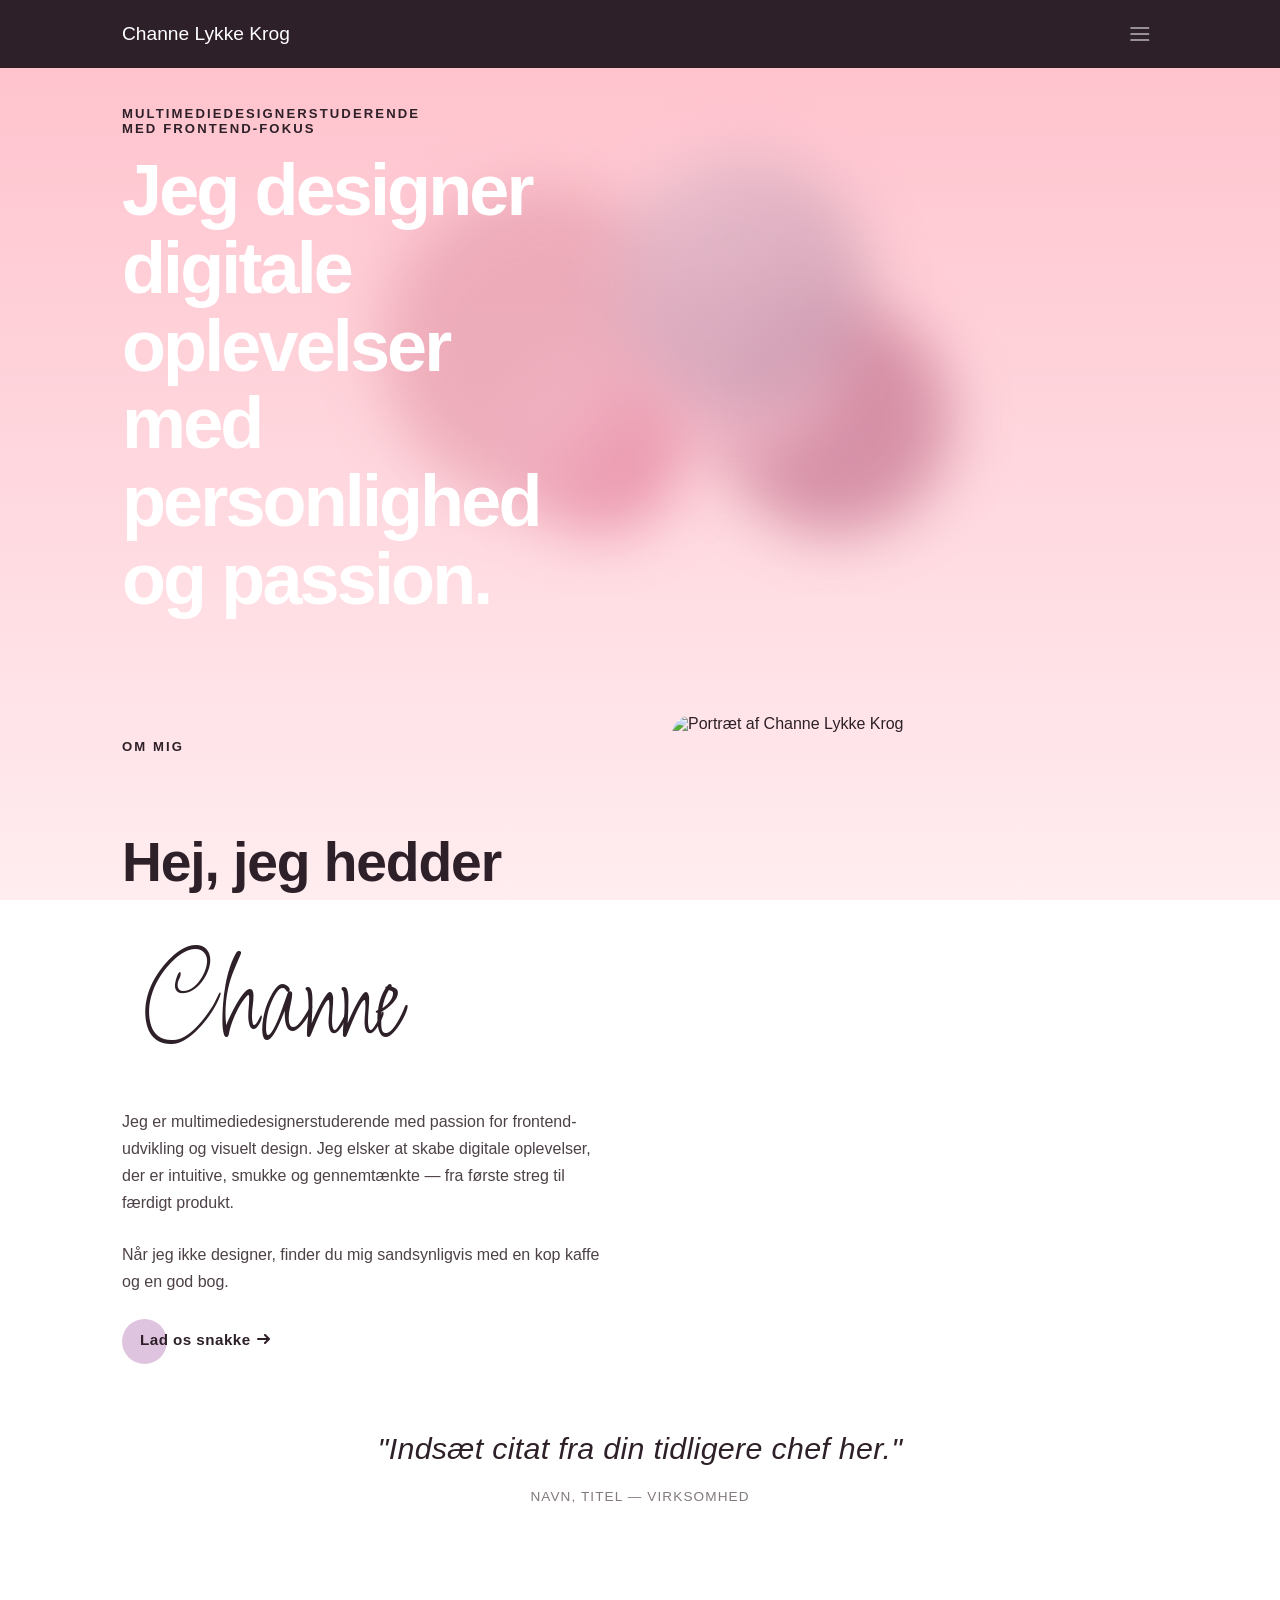
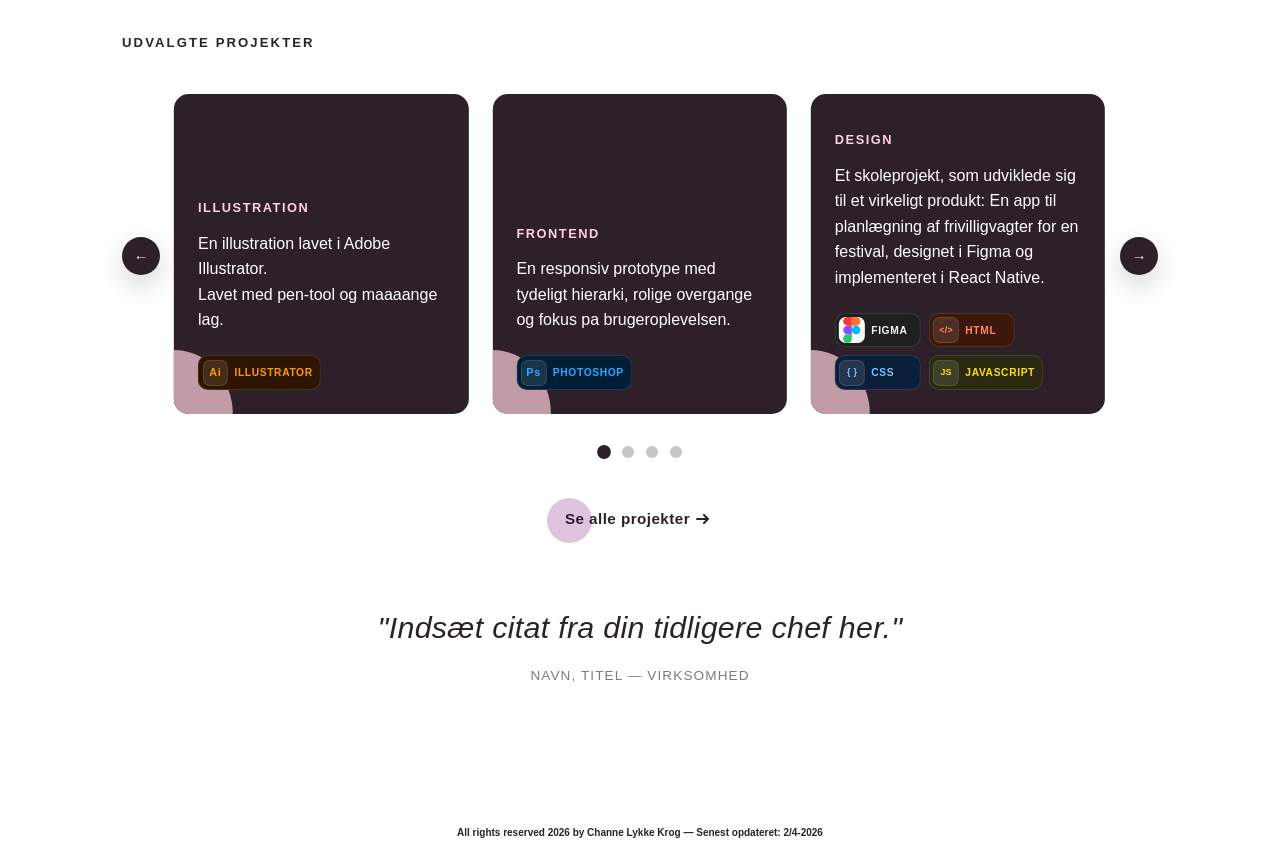
==== commit 9d83549a: "Template done. Mangler tilrettelser?" ====
--- a/index.html
+++ b/index.html
@@ -112,7 +112,7 @@
         </section>
     </main>
     <footer>
-        <h6>All rights reserved 2026 Channe Lykke Krog.</h6>
+        <h6>All rights reserved 2026 by Channe Lykke Krog &mdash; Senest opdateret: 2/4-2026</h6>
     </footer>
     <script src="/js/burgermenu.js" defer></script>
     <script src="/js/carousel.js" defer></script>
--- a/main.css
+++ b/main.css
@@ -288,13 +288,21 @@
     order: 1;
 }
 
+.about-copy {
+    order: 2;
+    display: grid;
+    grid-template-columns: 1fr;
+    gap: var(--space-lg);
+}
+
 .about-image {
-    order: 2;
+    order: 3;
     border-radius: 20px;
     overflow: hidden;
     aspect-ratio: 4 / 5;
     width: 75%;
     margin: 0 auto;
+    transform: scale(0.85);
 }
 
 .about-image img {
@@ -302,13 +310,6 @@
     height: 100%;
     object-fit: cover;
     display: block;
-}
-
-.about-copy {
-    order: 3;
-    display: grid;
-    grid-template-columns: 1fr;
-    gap: var(--space-lg);
 }
 
 .about-copy h2 {
@@ -1146,6 +1147,7 @@
         width: auto;
         margin: 0;
         order: unset;
+        transform: scale(1);
     }
 
     .project-card {
@@ -1289,6 +1291,13 @@
         border-radius: 10px;
         background: var(--color-accent-soft);
         overflow: hidden;
+    }
+
+    .projects-grid .project-card-image img {
+        width: 100%;
+        height: 100%;
+        object-fit: cover;
+        display: block;
     }
 
     .project-card {
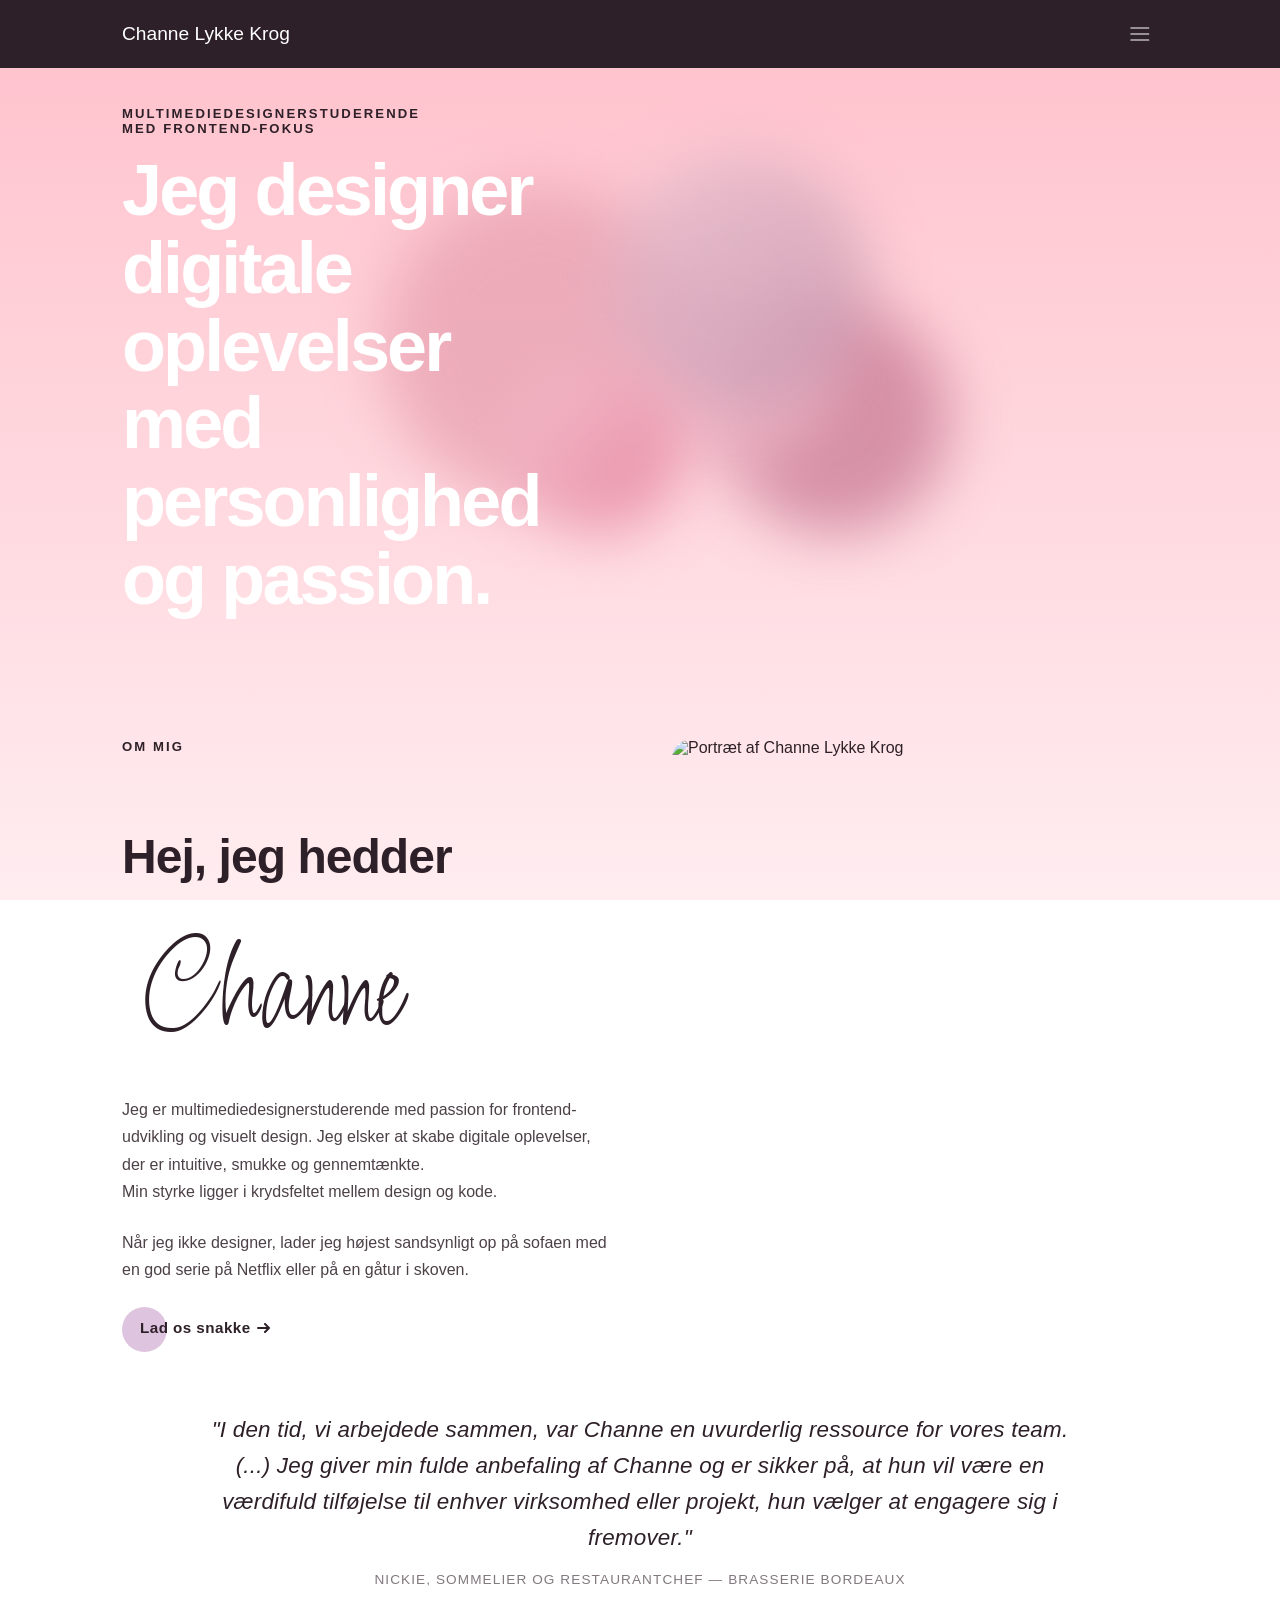
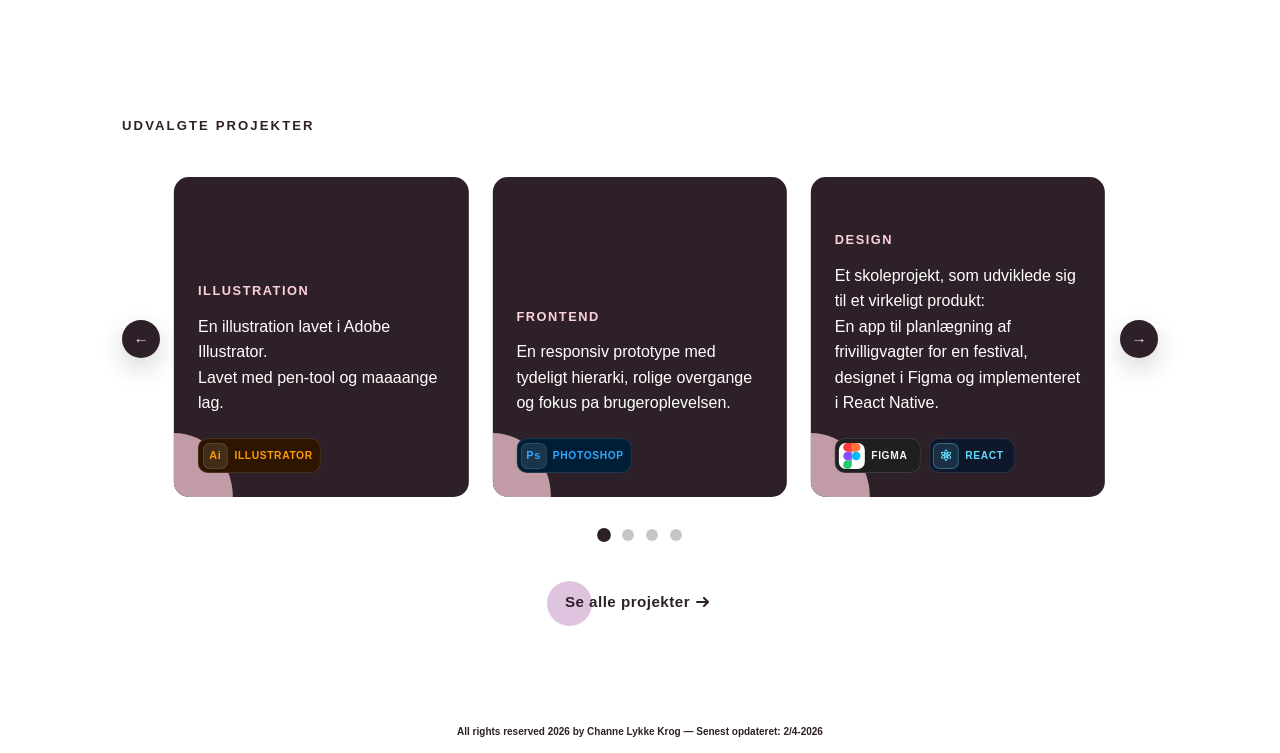
==== commit 22832dfc: "Tekst opdateret - on load tilføjet" ====
--- a/index.html
+++ b/index.html
@@ -8,8 +8,19 @@
     <link rel="preconnect" href="https://fonts.gstatic.com" crossorigin>
     <link href="https://fonts.googleapis.com/css2?family=Licorice&display=swap" rel="stylesheet">
     <link rel="stylesheet" href="main.css">
+
+    <script src="/js/burgermenu.js" defer></script>
+    <script src="/js/page-loader.js" defer></script>
+    <script src="/js/carousel.js" defer></script>
+    <script src="/js/scroll-observer.js" defer></script>
+    
 </head>
 <body class="home-page">
+    <div class="page-loader" aria-hidden="true">
+        <div class="page-loader__inner">
+            <span class="page-loader__spinner"></span>
+        </div>
+    </div>
     <header>
         <div class="off-screen-menu" id="mobile-menu">
             <ul>
@@ -56,9 +67,9 @@
             </div>
             <div class="about-copy">
                 <h4 id="about-title">Hej, jeg hedder <span class="signature-name">Channe</span></h4>
-                <p>Jeg er multimediedesignerstuderende med passion for frontend-udvikling og visuelt design. Jeg elsker at skabe digitale oplevelser, der er intuitive, smukke og gennemtænkte — fra første streg til færdigt produkt.</p>
-                <p>Når jeg ikke designer, finder du mig sandsynligvis med en kop kaffe og en god bog.</p>
-                <a href="contact.html" class="cta-btn">
+                <p>Jeg er multimediedesignerstuderende med passion for frontend-udvikling og visuelt design. Jeg elsker at skabe digitale oplevelser, der er intuitive, smukke og gennemtænkte.<br> Min styrke ligger i krydsfeltet mellem design og kode.</p>
+                <p>Når jeg ikke designer, lader jeg højest sandsynligt op på sofaen med en god serie på Netflix eller på en gåtur i skoven.</p>
+                <a href="contact.html" class="cta-btn cta-btn--half-fill">
                     <span>Lad os snakke</span>
                     <svg width="15px" height="10px" viewBox="0 0 13 10" aria-hidden="true">
                         <path d="M1,5 L11,5"></path>
@@ -70,9 +81,9 @@
         
         <section class="testimonial" aria-labelledby="testimonial-title">
             <blockquote class="testimonial-quote">
-                <p>"Indsæt citat fra din tidligere chef her."</p>
+                <p>"I den tid, vi arbejdede sammen, var Channe en uvurderlig ressource for vores team. (...) Jeg giver min fulde anbefaling af Channe og er sikker på, at hun vil være en værdifuld tilføjelse til enhver virksomhed eller projekt, hun vælger at engagere sig i fremover."</p>
                 <footer>
-                    <cite>Navn, Titel &mdash; Virksomhed</cite>
+                    <cite>Nickie, Sommelier og restaurantchef &mdash; Brasserie Bordeaux</cite>
                 </footer>
             </blockquote>
         </section>
@@ -102,20 +113,10 @@
             </a>
         </section>
 
-        <section class="testimonial" aria-labelledby="testimonial-title">
-            <blockquote class="testimonial-quote">
-                <p>"Indsæt citat fra din tidligere chef her."</p>
-                <footer>
-                    <cite>Navn, Titel &mdash; Virksomhed</cite>
-                </footer>
-            </blockquote>
-        </section>
     </main>
     <footer>
         <h6>All rights reserved 2026 by Channe Lykke Krog &mdash; Senest opdateret: 2/4-2026</h6>
     </footer>
-    <script src="/js/burgermenu.js" defer></script>
-    <script src="/js/carousel.js" defer></script>
-    <script src="/js/scroll-observer.js" defer></script>
+ 
 </body>
 </html>
--- a/main.css
+++ b/main.css
@@ -53,6 +53,70 @@
     color: var(--color-text);
 }
 
+.home-page .page-loader {
+    position: fixed;
+    inset: 0;
+    z-index: 9999;
+    display: grid;
+    place-items: center;
+    background: linear-gradient(to bottom, pink 0%, #FFEDF0 100%);
+    opacity: 1;
+    visibility: visible;
+    transition: opacity 0.45s ease, visibility 0.45s ease;
+}
+
+.home-page .page-loader__inner {
+    display: grid;
+    place-items: center;
+    gap: var(--space-sm);
+}
+
+.home-page .page-loader__spinner {
+    --size: 30px;
+    --first-block-clr: var(--color-surface);
+    --second-block-clr: #fff;
+    --clr: var(--color-text);
+    width: 100px;
+    height: 100px;
+    position: relative;
+    animation: spin 2s linear infinite;
+}
+
+.home-page .page-loader__spinner::after,
+.home-page .page-loader__spinner::before {
+    box-sizing: border-box;
+    position: absolute;
+    content: "";
+    width: var(--size);
+    height: var(--size);
+    top: 50%;
+    left: 50%;
+    background: var(--first-block-clr);
+    border-radius: 50%;
+    transform: translate(-50%, -50%);
+    animation: orbit 2s linear infinite, up 2s infinite;
+}
+
+.home-page .page-loader__spinner::after {
+    background: var(--second-block-clr);
+    animation: orbit 2s linear infinite, down 2s infinite;
+}
+
+.home-page .page-loader__text {
+    font-size: 0.74rem;
+    font-weight: 700;
+    letter-spacing: 0.16em;
+    text-transform: uppercase;
+    color: var(--color-surface);
+    opacity: 0.8;
+}
+
+.home-page.is-loaded .page-loader {
+    opacity: 0;
+    visibility: hidden;
+    pointer-events: none;
+}
+
 header {
     background-color: var(--color-surface);
 }
@@ -166,6 +230,10 @@
         background: var(--color-cta);
     }
 
+    .cta-btn.cta-btn--half-fill:hover::before {
+        width: 50%;
+    }
+
     .cta-btn:hover svg {
         transform: translateX(0);
     }
@@ -301,7 +369,7 @@
     overflow: hidden;
     aspect-ratio: 4 / 5;
     width: 75%;
-    margin: 0 auto;
+    margin: var(--space-lg) auto 0;
     transform: scale(0.85);
 }
 
@@ -319,7 +387,7 @@
 }
 
 .about-copy h4 {
-    font-size: clamp(2.25rem, 6vw, 3.45rem);
+    font-size: clamp(2rem, 5.2vw, 3rem);
     line-height: 1.62;
     letter-spacing: -0.02em;
 }
@@ -526,12 +594,20 @@
 .project-tool-html  { background: #3b170c; color: #ff8a65; }
 .project-tool-css   { background: #0b1f3a; color: #7cc4ff; }
 .project-tool-js    { background: #2b2a10; color: #f7df1e; }
+.project-tool-react { background: #0f172a; color: #61dafb; }
 
 .project-tool-html .project-tool-mark,
 .project-tool-css .project-tool-mark,
 .project-tool-js .project-tool-mark {
     font-size: 0.56rem;
     letter-spacing: 0.02em;
+}
+
+.project-tool-react .project-tool-mark {
+    font-size: 0.95rem;
+    color: #61dafb;
+    background: rgba(97, 218, 251, 0.12);
+    box-shadow: inset 0 0 0 1px rgba(97, 218, 251, 0.35);
 }
 
 .project-label {
@@ -842,14 +918,14 @@
 
 /* -- 10. Testimonial --------------------------------------- */
 .testimonial {
-    max-width: 760px;
-    margin: var(--space-2xl) auto;
+    max-width: 1080px;
+    margin: var(--space-xl) auto var(--space-2xl);
     text-align: center;
     padding: 0 var(--page-gutter);
 }
 
 .testimonial-quote p {
-    font-size: clamp(1.3rem, 2.5vw, 1.9rem);
+    font-size: clamp(1rem, 2vw, 1.4rem);
     font-weight: 300;
     font-style: italic;
     line-height: 1.6;
@@ -1048,6 +1124,56 @@
     100% { transform: translate(0, 0) scale(1); }
 }
 
+@keyframes spin {
+    0% { transform: rotate(0deg); }
+    100% { transform: rotate(360deg); }
+}
+
+@keyframes orbit {
+    0% { transform: rotate(0deg); }
+    100% { transform: rotate(360deg); }
+}
+
+@keyframes down {
+    0%,
+    100% {
+        transform: none;
+    }
+
+    25% {
+        transform: translateX(100%);
+    }
+
+    50% {
+        transform: translateX(100%) translateY(100%);
+        filter: blur(10px);
+    }
+
+    75% {
+        transform: translateY(100%);
+    }
+}
+
+@keyframes up {
+    0%,
+    100% {
+        transform: none;
+    }
+
+    25% {
+        transform: translateX(-100%);
+    }
+
+    50% {
+        transform: translateX(-100%) translateY(-100%);
+        filter: blur(10px);
+    }
+
+    75% {
+        transform: translateY(-100%);
+    }
+}
+
 @keyframes blob-float-2 {
     0%   { transform: translate(0, 0) scale(1); }
     25%  { transform: translate(-70px, -50px) scale(1.22); }
@@ -1145,7 +1271,7 @@
         grid-column: 2 / 3;
         grid-row: 1 / 3;
         width: auto;
-        margin: 0;
+        margin: var(--space-lg) 0 0;
         order: unset;
         transform: scale(1);
     }
@@ -1933,13 +2059,7 @@
 }
 
 .about-page .about-cta {
-    display: grid;
-    grid-template-columns: repeat(2, 1fr);
-    gap: var(--space-md);
-}
-
-.about-page .about-cta .cta-btn {
-    grid-column: 1 / 2;
+    display: flex;
 }
 
 .about-page .about-text li {
@@ -1948,8 +2068,17 @@
 
 @media (min-width: 700px) {
     .about-page .about-split {
-        grid-template-columns: minmax(240px, 0.85fr) minmax(0, 1.15fr);
-        gap: var(--space-lg);
-        align-items: center;
-    }
-}
+        grid-template-columns: 1fr 1fr;
+        gap: var(--space-2xl);
+        align-items: start;
+    }
+
+    .about-page .about-photo-wrap {
+        place-items: start;
+        margin-top: var(--space-xl);
+    }
+
+    .about-page .about-photo {
+        width: 90%;
+    }
+}
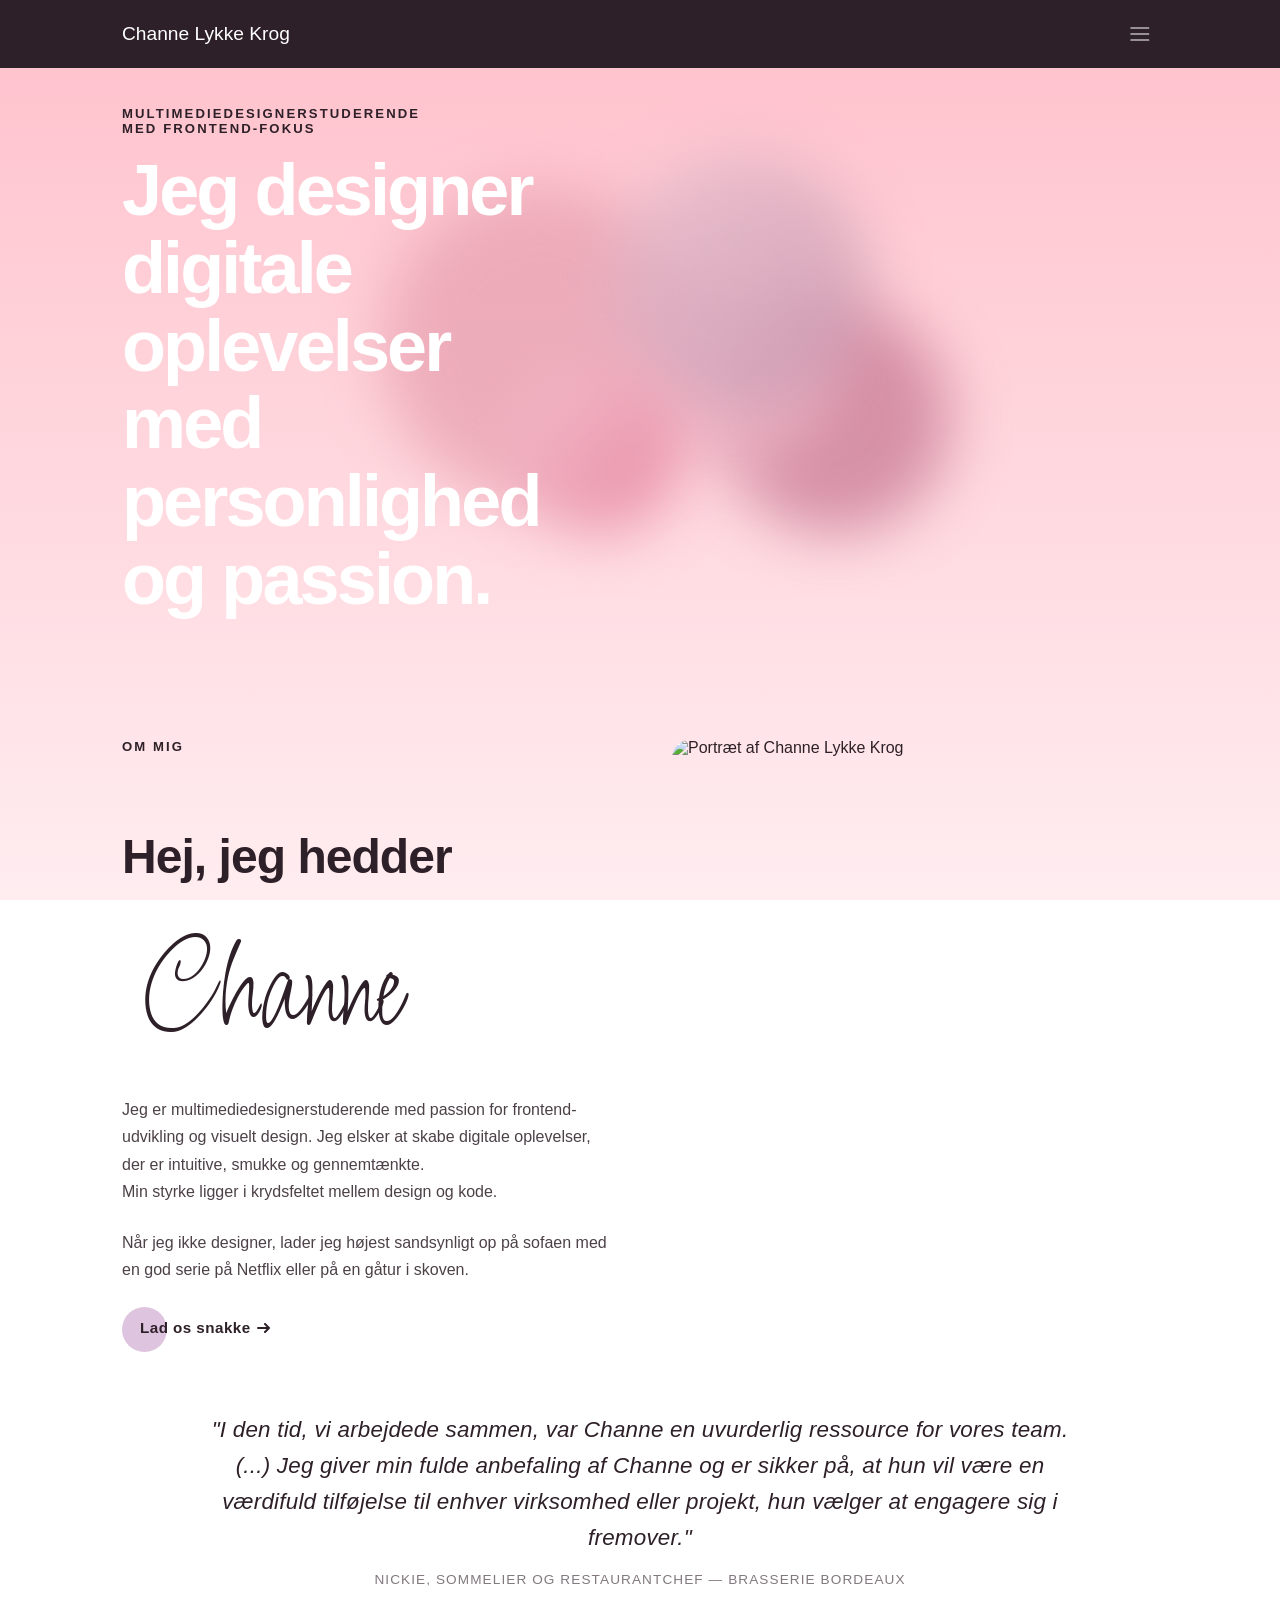
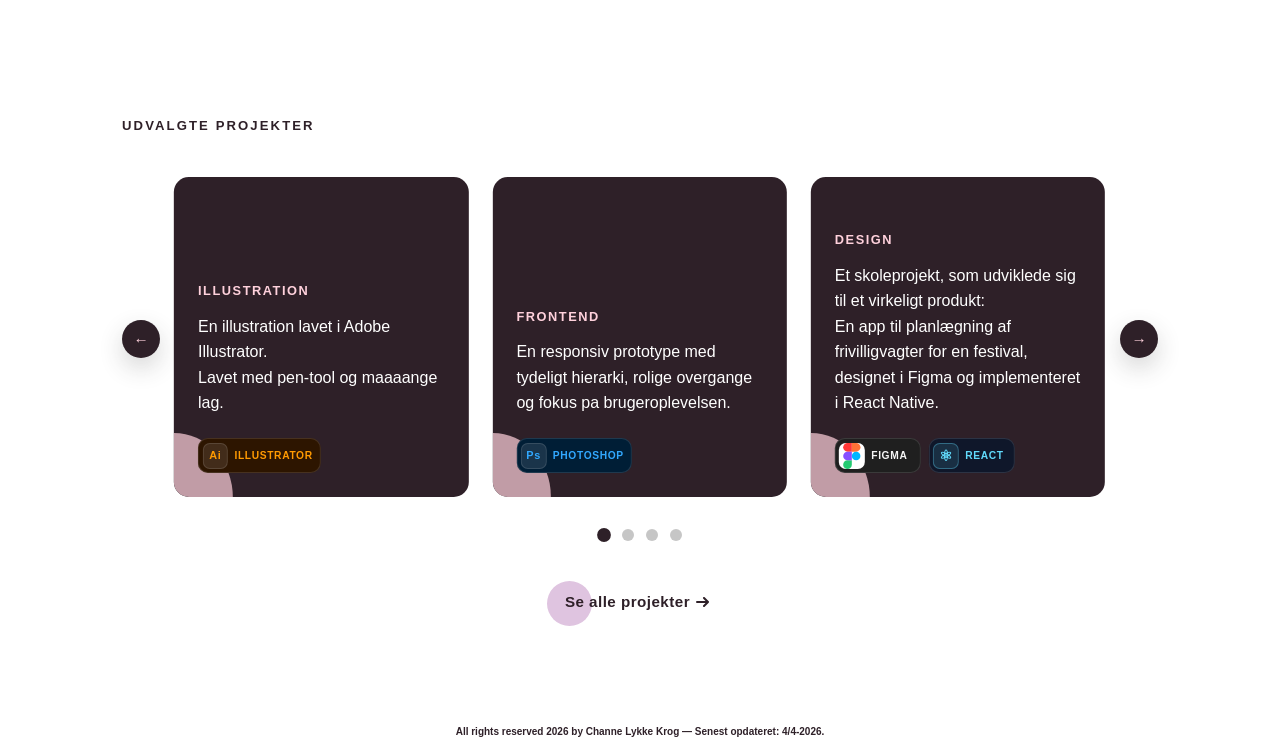
==== commit d03c6136: "Update" ====
--- a/index.html
+++ b/index.html
@@ -13,12 +13,13 @@
     <script src="/js/page-loader.js" defer></script>
     <script src="/js/carousel.js" defer></script>
     <script src="/js/scroll-observer.js" defer></script>
-    
+
 </head>
 <body class="home-page">
     <div class="page-loader" aria-hidden="true">
         <div class="page-loader__inner">
             <span class="page-loader__spinner"></span>
+            <p class="page-loader__text">Denne portfolio er under ombygning</p>
         </div>
     </div>
     <header>
@@ -115,7 +116,7 @@
 
     </main>
     <footer>
-        <h6>All rights reserved 2026 by Channe Lykke Krog &mdash; Senest opdateret: 2/4-2026</h6>
+        <h6>All rights reserved 2026 by Channe Lykke Krog &mdash; Senest opdateret: 4/4-2026. </h6>
     </footer>
  
 </body>
--- a/main.css
+++ b/main.css
@@ -39,6 +39,18 @@
     --color-accent-soft: rgba(255, 209, 220, 0.7);
     --color-accent-faint: rgba(255, 209, 220, 0.2);
     --color-cta: #dfc4e0;
+
+    --design-img-mobile-small: clamp(90px, 36vw, 150px);
+    --design-img-desktop-small: clamp(105px, 15vw, 180px);
+    --design-img-single-max-small: 220px;
+
+    --design-img-mobile-medium: clamp(100px, 42vw, 180px);
+    --design-img-desktop-medium: clamp(120px, 18vw, 210px);
+    --design-img-single-max-medium: 260px;
+
+    --design-img-mobile-large: clamp(115px, 48vw, 210px);
+    --design-img-desktop-large: clamp(135px, 20vw, 240px);
+    --design-img-single-max-large: 300px;
 }
 
 
@@ -1008,6 +1020,24 @@
     padding-top: var(--space-xl);
 }
 
+.design-page {
+    --design-img-mobile: var(--design-img-mobile-medium);
+    --design-img-desktop: var(--design-img-desktop-medium);
+    --design-img-single-max: var(--design-img-single-max-medium);
+}
+
+.design-page.design-images-small {
+    --design-img-mobile: var(--design-img-mobile-small);
+    --design-img-desktop: var(--design-img-desktop-small);
+    --design-img-single-max: var(--design-img-single-max-small);
+}
+
+.design-page.design-images-large {
+    --design-img-mobile: var(--design-img-mobile-large);
+    --design-img-desktop: var(--design-img-desktop-large);
+    --design-img-single-max: var(--design-img-single-max-large);
+}
+
 .design-page .design-hero {
     display: grid;
     gap: var(--space-md);
@@ -1066,6 +1096,27 @@
     backdrop-filter: blur(6px);
 }
 
+.design-page .design-card.design-card--single {
+    grid-template-columns: 1fr;
+    gap: var(--space-lg);
+}
+
+.design-page .design-card--single .design-block {
+    display: grid;
+    grid-template-columns: 1fr;
+    gap: var(--space-md);
+}
+
+.design-page .design-card--single .design-block + .design-block {
+    border-top: 1px solid rgba(46, 32, 40, 0.12);
+    padding-top: var(--space-lg);
+}
+
+.design-page .design-card--single .design-block img {
+    width: min(100%, var(--design-img-single-max));
+    justify-self: center;
+}
+
 .design-page .design-card-body {
     display: grid;
     gap: var(--space-sm);
@@ -1093,7 +1144,7 @@
 }
 
 .design-page .design-card img {
-    width: clamp(120px, 50vw, 220px);
+    width: var(--design-img-mobile);
     height: auto;
     border-radius: 12px;
     justify-self: center;
@@ -1341,11 +1392,21 @@
         gap: var(--space-lg);
     }
 
+    .design-page .design-card.design-card--single {
+        grid-template-columns: 1fr;
+    }
+
+    .design-page .design-card--single .design-block {
+        grid-template-columns: minmax(0, 1.15fr) minmax(240px, 0.85fr);
+        align-items: center;
+        gap: var(--space-lg);
+    }
+
     .design-page .design-card:nth-child(even) .design-card-body { order: 2; }
     .design-page .design-card:nth-child(even) img { order: 1; }
 
     .design-page .design-card img {
-        width: clamp(140px, 22vw, 260px);
+        width: var(--design-img-desktop);
     }
 
     @keyframes blob-float-1 {
@@ -1539,7 +1600,7 @@
     .design-page .design-card:nth-child(even) img { order: 1; }
 
     .design-page .design-card img {
-        width: clamp(140px, 22vw, 260px);
+        width: var(--design-img-desktop);
     }
 
     @keyframes blob-float-1 {
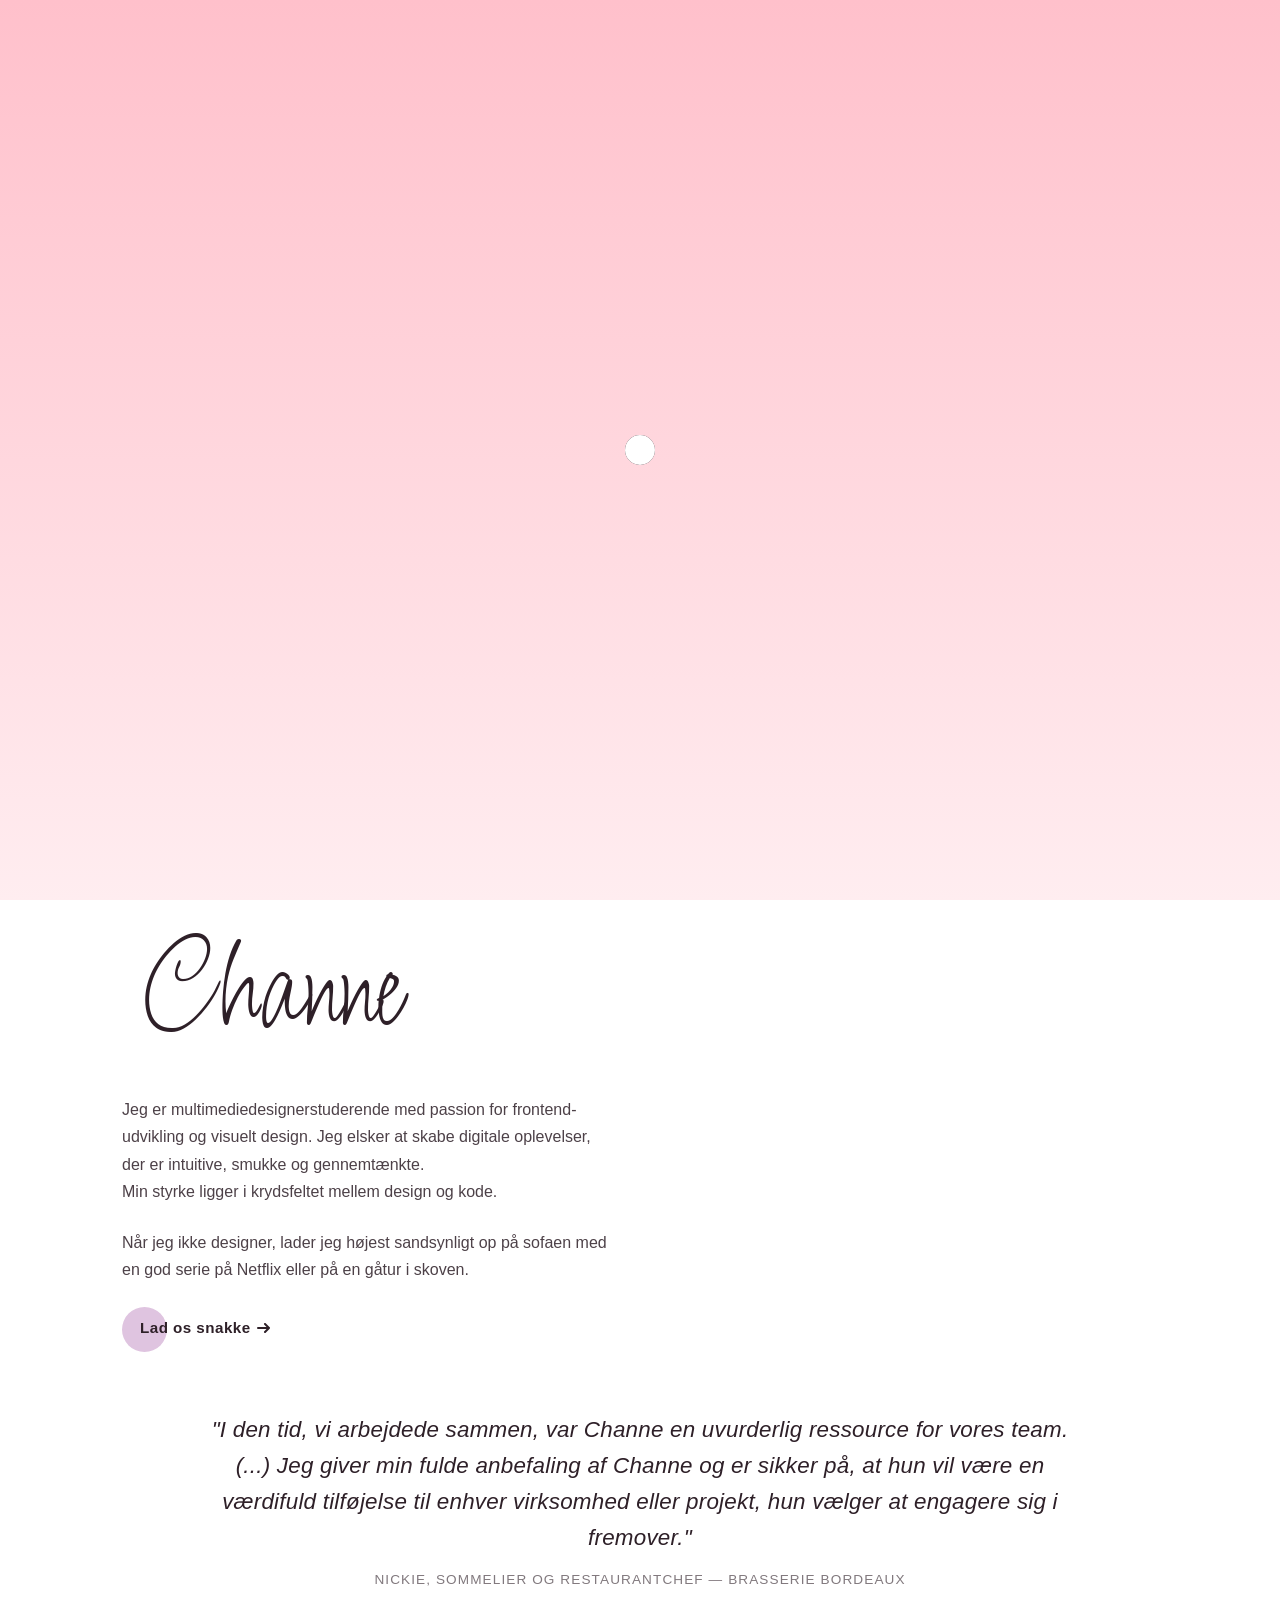
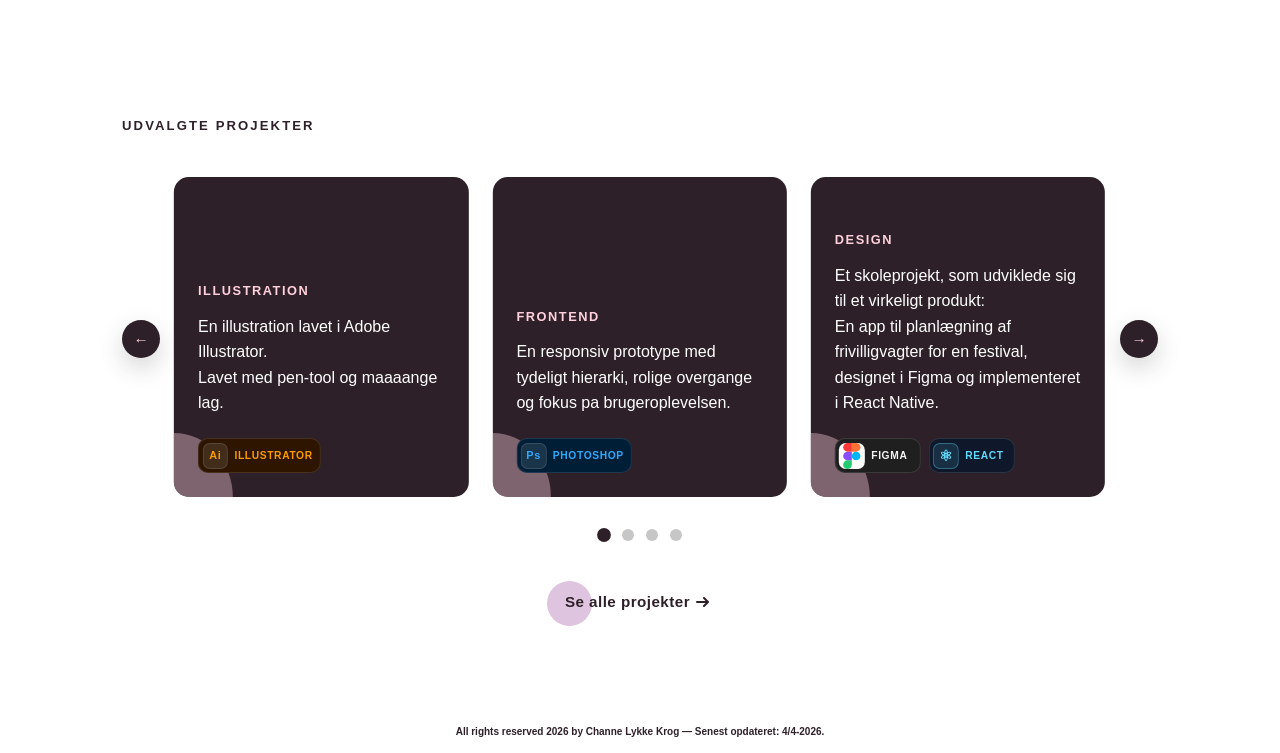
==== commit a6a68d54: "update :)" ====
--- a/index.html
+++ b/index.html
@@ -19,7 +19,6 @@
     <div class="page-loader" aria-hidden="true">
         <div class="page-loader__inner">
             <span class="page-loader__spinner"></span>
-            <p class="page-loader__text">Denne portfolio er under ombygning</p>
         </div>
     </div>
     <header>
--- a/main.css
+++ b/main.css
@@ -525,6 +525,7 @@
     width: 20%;
     height: 20%;
     background-color: var(--color-accent-soft);
+    opacity: 0.55;
     bottom: 0;
     left: 0;
     border-radius: 0 100% 0 15px;
@@ -706,6 +707,10 @@
     .project-card:hover h3,
     .project-card:hover p {
         color: var(--color-text);
+    }
+
+    .project-card:hover .project-label {
+        color: var(--color-accent);
     }
 
     .project-card:hover .project-tool {
@@ -1151,6 +1156,9 @@
     align-self: center;
 }
 
+h4.portfolioside {
+    text-align: center;
+}
 
 /* -- 13. Utilities ----------------------------------------- */
 .fade-in {
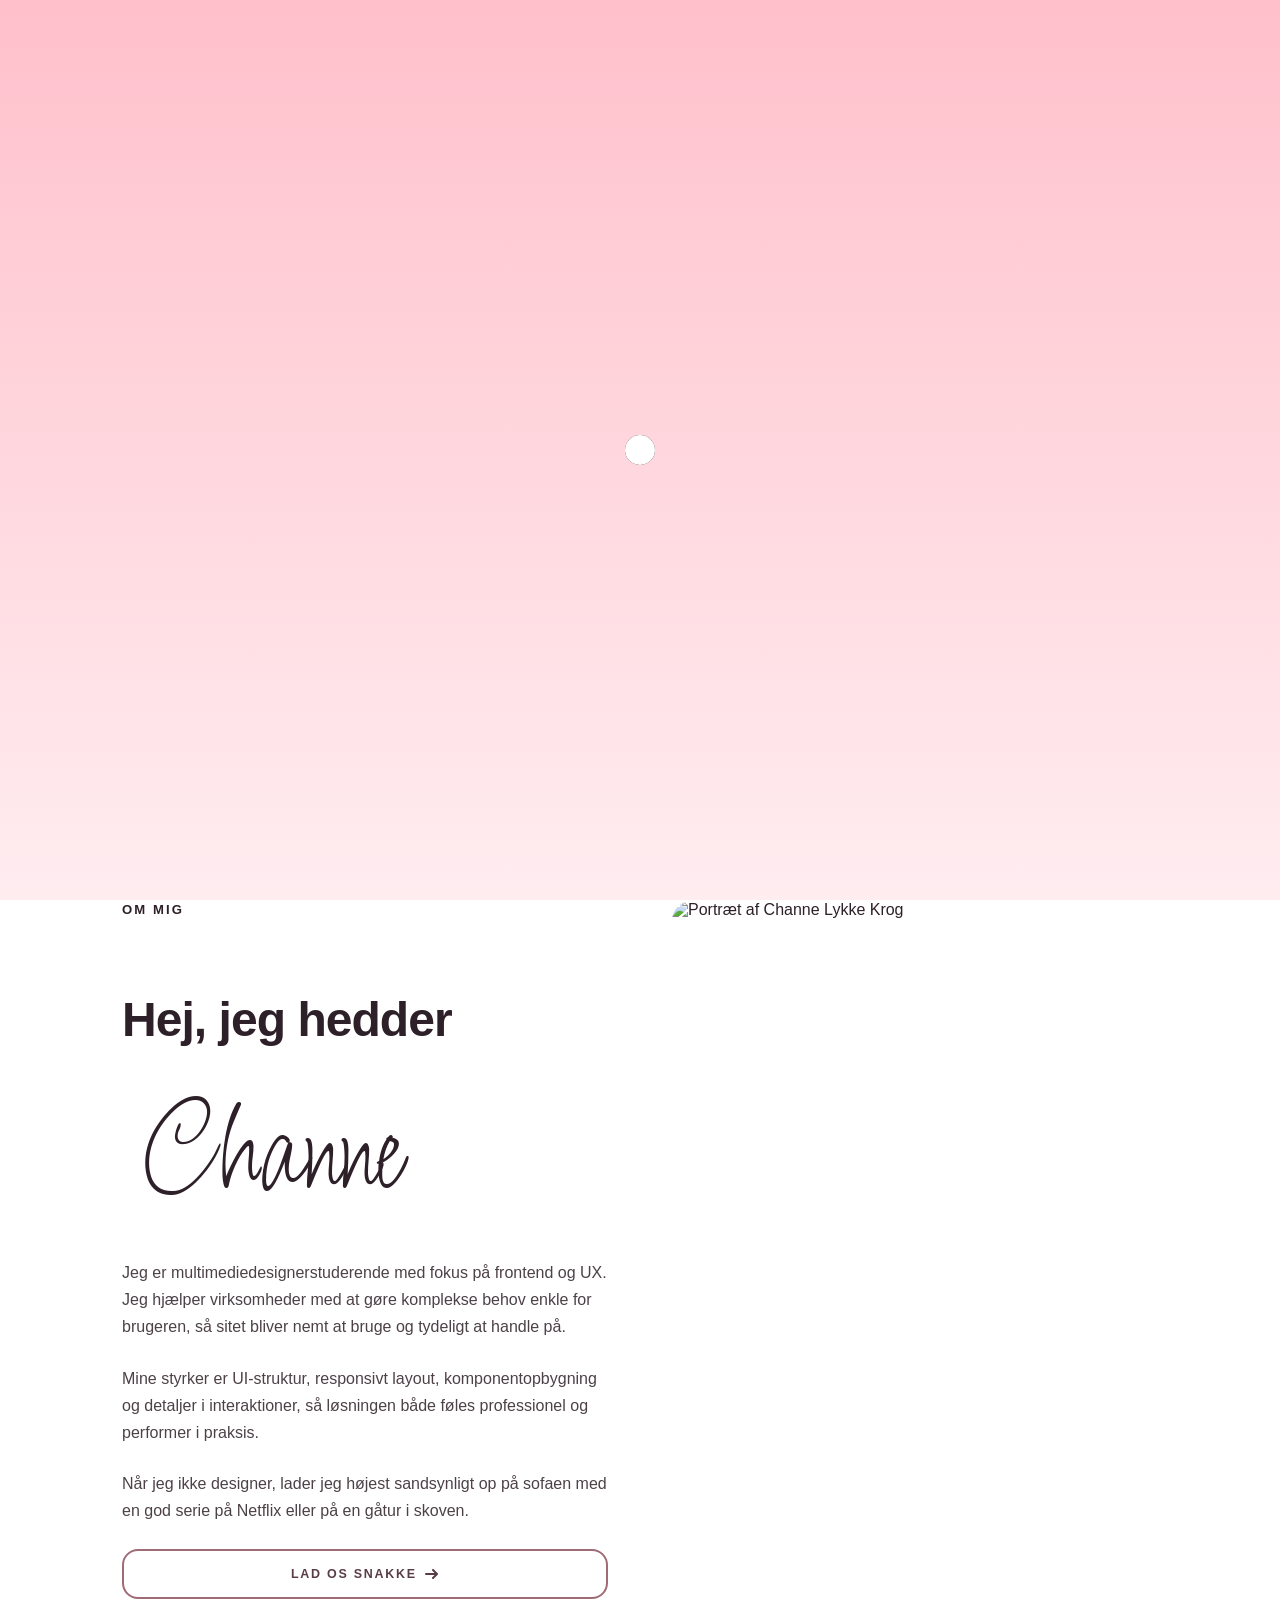
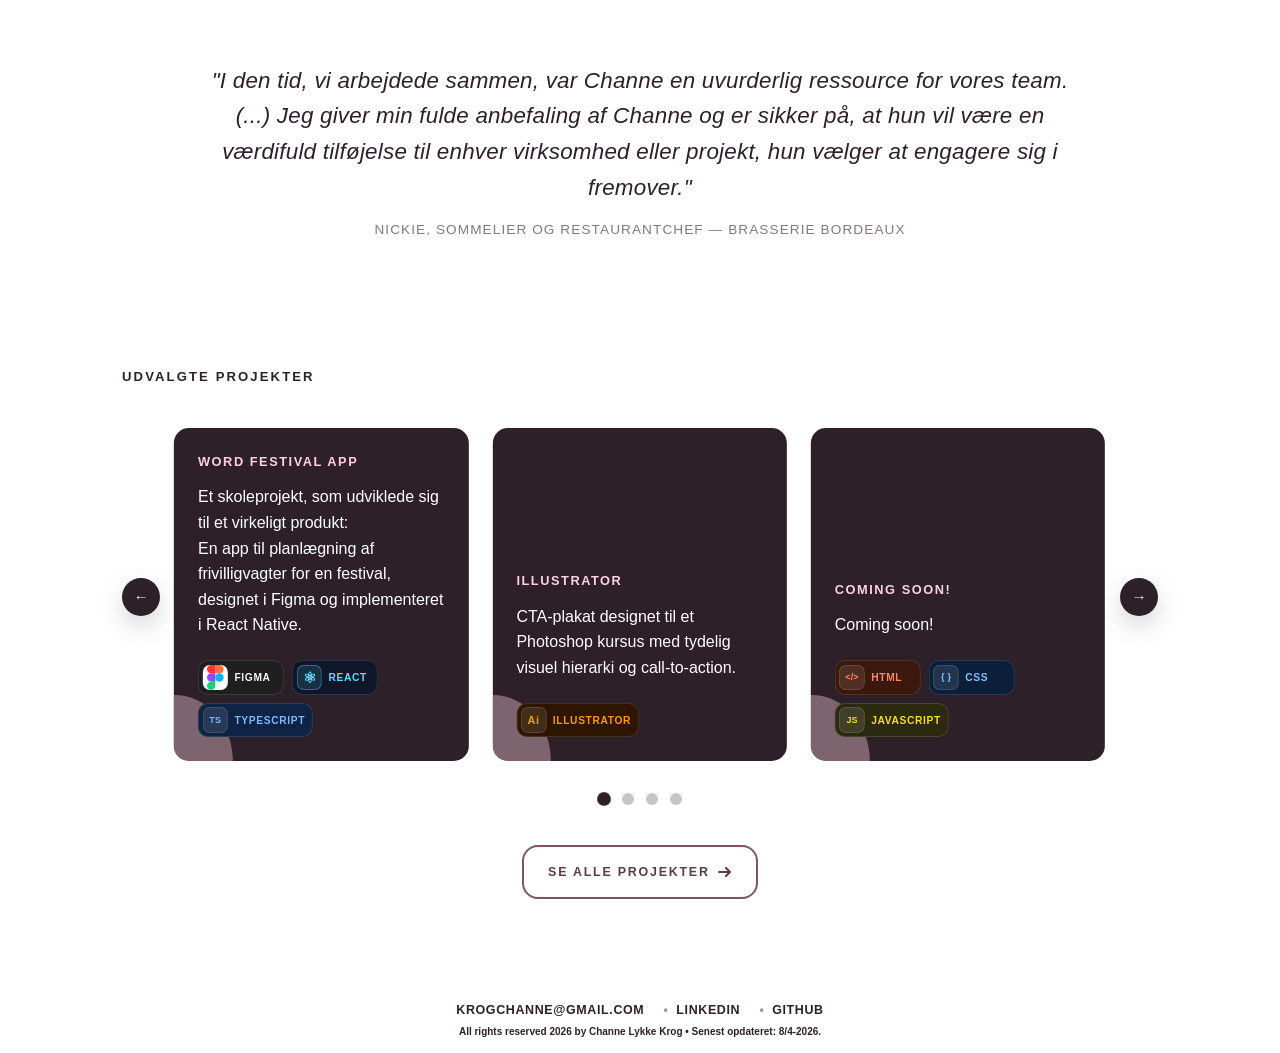
==== commit 18a50223: "update" ====
--- a/index.html
+++ b/index.html
@@ -7,12 +7,13 @@
     <link rel="preconnect" href="https://fonts.googleapis.com">
     <link rel="preconnect" href="https://fonts.gstatic.com" crossorigin>
     <link href="https://fonts.googleapis.com/css2?family=Licorice&display=swap" rel="stylesheet">
-    <link rel="stylesheet" href="main.css">
+    <link rel="stylesheet" href="css/main.css">
 
-    <script src="/js/burgermenu.js" defer></script>
-    <script src="/js/page-loader.js" defer></script>
-    <script src="/js/carousel.js" defer></script>
-    <script src="/js/scroll-observer.js" defer></script>
+    <script src="js/burgermenu.js" defer></script>
+    <script src="js/page-loader.js" defer></script>
+    <script src="js/carousel.js" defer></script>
+    <script src="js/scroll-observer.js" defer></script>
+    <script src="js/scroll-to-top.js" defer></script>
 
 </head>
 <body class="home-page">
@@ -25,9 +26,9 @@
         <div class="off-screen-menu" id="mobile-menu">
             <ul>
                 <li><a href="index.html">Forside</a></li>
-                <li><a href="about.html">Om mig</a></li>
-                <li><a href="portfolio.html">Projekter</a></li>
-                <li><a href="contact.html">Kontakt</a></li>
+                <li><a href="about/index.html">Om mig</a></li>
+                <li><a href="portfolio/index.html">Projekter</a></li>
+                <li><a href="contact/index.html">Kontakt</a></li>
             </ul>
         </div>
         <div class="menu-overlay" aria-hidden="true"></div>
@@ -56,9 +57,28 @@
                 <div class="hero-copy-meta">
                     <span class="hero-eyebrow">Multimediedesignerstuderende<br> med frontend-fokus</span>
                 </div>
-                <h1>Jeg designer digitale oplevelser med personlighed og passion.</h1>
+                <h1>Fra første klik til kontakt: <br>jeg bygger brugervenlige løsninger <br> som skaber handling</h1>
             </div>
         </section>
+
+        <div class="hero-cta-dock" aria-label="Primære handlinger">
+            <div class="hero-cta-group">
+                <a href="contact/index.html" class="cta-btn cta-btn--primary">
+                    <span>Start samarbejde</span>
+                    <svg width="15px" height="10px" viewBox="0 0 13 10" aria-hidden="true">
+                        <path d="M1,5 L11,5"></path>
+                        <polyline points="8 1 12 5 8 9"></polyline>
+                    </svg>
+                </a>
+                <a href="portfolio/index.html" class="cta-btn cta-btn--secondary">
+                    <span>Se projekter</span>
+                    <svg width="15px" height="10px" viewBox="0 0 13 10" aria-hidden="true">
+                        <path d="M1,5 L11,5"></path>
+                        <polyline points="8 1 12 5 8 9"></polyline>
+                    </svg>
+                </a>
+            </div>
+        </div>
 
         <section class="about" aria-labelledby="about-title">
             <span class="hero-eyebrow">Om mig</span>
@@ -67,9 +87,10 @@
             </div>
             <div class="about-copy">
                 <h4 id="about-title">Hej, jeg hedder <span class="signature-name">Channe</span></h4>
-                <p>Jeg er multimediedesignerstuderende med passion for frontend-udvikling og visuelt design. Jeg elsker at skabe digitale oplevelser, der er intuitive, smukke og gennemtænkte.<br> Min styrke ligger i krydsfeltet mellem design og kode.</p>
+                <p>Jeg er multimediedesignerstuderende med fokus på frontend og UX. Jeg hjælper virksomheder med at gøre komplekse behov enkle for brugeren, så sitet bliver nemt at bruge og tydeligt at handle på.</p>
+                <p>Mine styrker er UI-struktur, responsivt layout, komponentopbygning og detaljer i interaktioner, så løsningen både føles professionel og performer i praksis.</p>
                 <p>Når jeg ikke designer, lader jeg højest sandsynligt op på sofaen med en god serie på Netflix eller på en gåtur i skoven.</p>
-                <a href="contact.html" class="cta-btn cta-btn--half-fill">
+                <a href="contact/index.html" class="cta-btn cta-btn--secondary">
                     <span>Lad os snakke</span>
                     <svg width="15px" height="10px" viewBox="0 0 13 10" aria-hidden="true">
                         <path d="M1,5 L11,5"></path>
@@ -104,7 +125,7 @@
                 </div>
                 <div class="project-pagination" aria-label="Vae lg projekt"></div>
             </div>
-            <a href="portfolio.html" class="cta-btn">
+            <a href="portfolio/index.html" class="cta-btn">
                 <span>Se alle projekter</span>
                 <svg width="15px" height="10px" viewBox="0 0 13 10" aria-hidden="true">
                     <path d="M1,5 L11,5"></path>
@@ -114,8 +135,13 @@
         </section>
 
     </main>
-    <footer>
-        <h6>All rights reserved 2026 by Channe Lykke Krog &mdash; Senest opdateret: 4/4-2026. </h6>
+    <footer class="site-footer">
+        <div class="site-footer-links" aria-label="Kontaktlinks">
+            <a href="mailto:krogchanne@gmail.com">krogchanne@gmail.com</a>
+            <a href="https://www.linkedin.com/in/channelykkekrog/" target="_blank" rel="noopener noreferrer">LinkedIn</a>
+            <a href="https://github.com/clkr76444" target="_blank" rel="noopener noreferrer">GitHub</a>
+        </div>
+        <h6>All rights reserved 2026 by Channe Lykke Krog &bull; Senest opdateret: 8/4-2026.</h6>
     </footer>
  
 </body>
--- a/css/main.css
+++ b/css/main.css
@@ -0,0 +1,2612 @@
+﻿/* ==============================
+   TABLE OF CONTENTS
+   1.  Tokens
+   2.  Base & Reset
+   3.  Typography
+   4.  CTA Button
+   5.  Hero
+   6.  About
+   7.  Projects & Cards
+   8.  Navigation
+   9.  Hamburger
+   10. Testimonial
+   11. Breadcrumb
+   12. Design page
+   13. Utilities
+   14. @keyframes
+   15. Responsive -- min-width: 700px  (tablet+)
+   16. Responsive -- min-width: 1024px (desktop+)
+   17. Accessibility
+   18. Contact page
+    19. About page
+   ============================== */
+
+
+/* -- 1. Tokens --------------------------------------------- */
+:root {
+    --page-gutter: clamp(1rem, 4vw, 2rem);
+    --content-max-width: 1100px;
+    --space-xs: 0.5rem;
+    --space-sm: 0.75rem;
+    --space-md: 1rem;
+    --space-lg: 1.5rem;
+    --space-xl: 2.5rem;
+    --space-2xl: 4rem;
+    --color-surface: #2e2028;
+    --color-text: #2e2028;
+    --color-text-inverse: #fff;
+    --color-accent: #ffd1dc;
+    --color-accent-soft: rgba(255, 209, 220, 0.7);
+    --color-accent-faint: rgba(255, 209, 220, 0.2);
+    --color-cta: #dfc4e0;
+    --color-cta-secondary: #f3c6b5;
+
+    --design-img-mobile-small: clamp(90px, 36vw, 150px);
+    --design-img-desktop-small: clamp(105px, 15vw, 180px);
+    --design-img-single-max-small: 220px;
+
+    --design-img-mobile-medium: clamp(100px, 42vw, 180px);
+    --design-img-desktop-medium: clamp(120px, 18vw, 210px);
+    --design-img-single-max-medium: 260px;
+
+    --design-img-mobile-large: clamp(115px, 48vw, 210px);
+    --design-img-desktop-large: clamp(135px, 20vw, 240px);
+    --design-img-single-max-large: 300px;
+}
+
+
+/* -- 2. Base & Reset --------------------------------------- */
+body {
+    font-family: 'Montserrat', sans-serif;
+    margin: 0;
+    padding: 0;
+    overflow-x: hidden;
+    background: linear-gradient(to bottom, pink 0%, #FFEDF0 100%);
+    background-attachment: fixed;
+    color: var(--color-text);
+}
+
+.home-page .page-loader {
+    position: fixed;
+    inset: 0;
+    z-index: 9999;
+    display: grid;
+    place-items: center;
+    background: linear-gradient(to bottom, pink 0%, #FFEDF0 100%);
+    opacity: 1;
+    visibility: visible;
+    transition: opacity 0.45s ease, visibility 0.45s ease;
+}
+
+.home-page .page-loader__inner {
+    display: grid;
+    place-items: center;
+    gap: var(--space-sm);
+}
+
+.home-page .page-loader__spinner {
+    --size: 30px;
+    --first-block-clr: var(--color-surface);
+    --second-block-clr: #fff;
+    --clr: var(--color-text);
+    width: 100px;
+    height: 100px;
+    position: relative;
+    animation: spin 2s linear infinite;
+}
+
+.home-page .page-loader__spinner::after,
+.home-page .page-loader__spinner::before {
+    box-sizing: border-box;
+    position: absolute;
+    content: "";
+    width: var(--size);
+    height: var(--size);
+    top: 50%;
+    left: 50%;
+    background: var(--first-block-clr);
+    border-radius: 50%;
+    transform: translate(-50%, -50%);
+    animation: orbit 2s linear infinite, up 2s infinite;
+}
+
+.home-page .page-loader__spinner::after {
+    background: var(--second-block-clr);
+    animation: orbit 2s linear infinite, down 2s infinite;
+}
+
+.home-page .page-loader__text {
+    font-size: 0.74rem;
+    font-weight: 700;
+    letter-spacing: 0.16em;
+    text-transform: uppercase;
+    color: var(--color-surface);
+    opacity: 0.8;
+}
+
+.home-page.is-loaded .page-loader {
+    opacity: 0;
+    visibility: hidden;
+    pointer-events: none;
+}
+
+header {
+    background-color: var(--color-surface);
+    position: sticky;
+    top: 0;
+    z-index: 60;
+    box-shadow: 0 8px 24px rgba(46, 32, 40, 0.12);
+}
+
+main {
+    padding: var(--space-lg) var(--page-gutter) var(--space-xl);
+}
+
+footer {
+    padding: 0 var(--page-gutter) 1rem;
+}
+
+
+/* -- 3. Typography ----------------------------------------- */
+h1,
+h4,
+h5,
+h6 {
+    margin: 0;
+    padding: 0;
+}
+
+h2 {
+    font-size: clamp(1.8rem, 3.5vw, 2.5rem);
+    line-height: 1.1;
+    letter-spacing: -0.03em;
+    margin: 0;
+    padding: 0;
+    color: var(--color-text-inverse);
+    text-align: center;
+}
+
+h3 {
+    display: block;
+    margin-top: 5%;
+    font-size: 0.82rem;
+    font-weight: 700;
+    letter-spacing: 0.16em;
+    text-transform: uppercase;
+    color: var(--color-text);
+    white-space: nowrap;
+}
+
+h6 {
+    font-size: 10px;
+    text-align: center;
+}
+
+p {
+    margin: 0;
+    line-height: 1.6;
+}
+
+
+/* -- 4. CTA Button ----------------------------------------- */
+.cta-btn {
+    --cta-border: #7d5565;
+    --cta-text: #5a3c48;
+    --cta-fill: #5a3c48;
+    position: relative;
+    display: inline-flex;
+    align-items: center;
+    justify-content: center;
+    gap: 0.45rem;
+    width: auto;
+    min-width: 200px;
+    height: 50px;
+    padding: 0 1rem;
+    border: 2px solid var(--cta-border);
+    border-radius: 16px;
+    background-color: transparent;
+    cursor: pointer;
+    overflow: hidden;
+    text-decoration: none;
+    align-self: start;
+    color: var(--cta-text);
+    transition: all 0.5s ease-in-out;
+    isolation: isolate;
+}
+
+.cta-btn::after {
+    content: "";
+    position: absolute;
+    left: 0;
+    top: 0;
+    width: 10px;
+    height: 10px;
+    border-radius: 16px;
+    background-color: var(--cta-fill);
+    visibility: hidden;
+    z-index: -1;
+    transition: all 0.5s ease-in-out;
+}
+
+.cta-btn--primary {
+    --cta-border: #8a6675;
+    --cta-fill: #8a6675;
+    background-color: var(--cta-fill);
+    border-color: var(--cta-fill);
+    color: #fff;
+}
+
+.cta-btn--primary::after {
+    background-color: #f3dde6;
+    z-index: 0;
+}
+
+.cta-btn--secondary {
+    --cta-border: #9f6b77;
+    --cta-fill: #9f6b77;
+}
+
+.cta-btn span {
+    position: relative;
+    z-index: 1;
+    font-family: inherit;
+    font-size: 0.78rem;
+    font-weight: 800;
+    letter-spacing: 0.14em;
+    text-transform: uppercase;
+    white-space: nowrap;
+    color: currentColor;
+}
+
+.cta-btn svg {
+    position: relative;
+    z-index: 1;
+    top: 0;
+    margin-left: 0;
+    fill: none;
+    stroke-linecap: round;
+    stroke-linejoin: round;
+    stroke: currentColor;
+    stroke-width: 2;
+    transform: none;
+    transition: stroke 0.5s ease-in-out;
+}
+
+.cta-btn:active {
+    transform: scale(0.98);
+}
+
+@media (max-width: 699px) {
+    .cta-btn {
+        width: min(100%, 340px);
+        min-width: 0;
+        height: 56px;
+        align-self: center;
+        justify-self: center;
+    }
+}
+
+@media (min-width: 700px) {
+    .about-copy .cta-btn {
+        min-width: 170px;
+        height: 46px;
+        padding: 0 0.85rem;
+    }
+}
+
+@media (hover: hover) and (pointer: fine) {
+    .cta-btn:hover {
+        box-shadow: 0 0 30px rgba(90, 60, 72, 0.3);
+        color: #fff;
+        border-color: transparent;
+    }
+
+    .cta-btn:hover::after {
+        visibility: visible;
+        transform: scale(100) translateX(2px);
+    }
+
+    .cta-btn:hover svg {
+        transform: none;
+    }
+
+    .cta-btn--primary:hover {
+        box-shadow: none;
+        color: var(--cta-text);
+        border-color: var(--cta-border);
+    }
+
+}
+
+
+/* -- 5. Hero ----------------------------------------------- */
+.hero {
+    position: relative;
+    margin-top: calc(-1 * var(--space-lg));
+    display: flex;
+    align-items: flex-start;
+    justify-content: flex-start;
+    min-height: calc(22rem + 340px);
+    padding: clamp(2rem, 5vw, 3rem) 0 0;
+    overflow: hidden;
+}
+
+.hero-blob {
+    position: absolute;
+    border-radius: 999px;
+    z-index: 0;
+    pointer-events: none;
+    filter: blur(30px);
+    opacity: 0.75;
+}
+
+.hero-blob--1 {
+    width: clamp(12rem, 25vw, 20rem);
+    height: clamp(12rem, 25vw, 20rem);
+    background: #e8a0b0;
+    top: 20%;
+    left: 25%;
+    animation: blob-float-1 6s ease-in-out infinite;
+}
+
+.hero-blob--2 {
+    width: clamp(9rem, 18vw, 15rem);
+    height: clamp(9rem, 18vw, 15rem);
+    background: #c97a95;
+    bottom: 20%;
+    right: 20%;
+    animation: blob-float-2 8s ease-in-out infinite;
+}
+
+.hero-blob--3 {
+    width: clamp(8rem, 15vw, 12rem);
+    height: clamp(8rem, 15vw, 12rem);
+    background: #f0b8c8;
+    top: 35%;
+    left: 50%;
+    animation: blob-float-3 7s ease-in-out infinite;
+}
+
+.hero-blob--4 {
+    width: clamp(11rem, 20vw, 16rem);
+    height: clamp(11rem, 20vw, 16rem);
+    background: linear-gradient(135deg, #e8c0d0, #c090a8);
+    top: 15%;
+    right: 28%;
+    animation: blob-float-4 9s ease-in-out infinite;
+}
+
+.hero-blob--5 {
+    width: clamp(7rem, 13vw, 11rem);
+    height: clamp(7rem, 13vw, 11rem);
+    background: linear-gradient(135deg, #f9ccd8, #e07090);
+    bottom: 20%;
+    left: 38%;
+    animation: blob-float-5 11s ease-in-out infinite;
+}
+
+.hero-copy {
+    position: relative;
+    z-index: 1;
+    display: grid;
+    align-content: end;
+    gap: var(--space-md);
+    padding: 0;
+    width: min(100%, 44rem);
+}
+
+.hero-copy-meta {
+    display: flex;
+    flex-wrap: wrap;
+    align-items: flex-start;
+    gap: 0.65rem;
+}
+
+.hero-eyebrow {
+    display: block;
+    margin-top: 5%;
+    font-size: 0.82rem;
+    font-weight: 700;
+    letter-spacing: 0.16em;
+    text-transform: uppercase;
+    color: var(--color-text);
+    white-space: nowrap;
+}
+
+.hero h1 {
+    font-size: clamp(4rem, 6vw, 4.5rem);
+    line-height: 1.08;
+    letter-spacing: -0.04em;
+    max-width: 16ch;
+    color: var(--color-text-inverse);
+}
+
+.hero-cta-group {
+    display: flex;
+    flex-wrap: wrap;
+    gap: var(--space-sm);
+    margin-top: var(--space-xs);
+}
+
+.home-page .hero-cta-dock {
+    position: relative;
+    z-index: 2;
+    width: min(100%, 52rem);
+    margin-top: 0.35rem;
+    margin-bottom: var(--space-lg);
+}
+
+.home-page .hero-cta-dock .hero-cta-group {
+    display: grid;
+    grid-template-columns: 1fr;
+    width: 100%;
+    justify-items: center;
+    margin-top: 0;
+}
+
+.home-page .hero-cta-dock .cta-btn {
+    width: 340px;
+    min-width: 340px;
+    height: 56px;
+}
+
+
+/* -- 6. About ---------------------------------------------- */
+.about {
+    display: grid;
+    grid-template-columns: 1fr;
+    gap: var(--space-xl);
+    align-items: start;
+    max-width: 1120px;
+    margin: var(--space-xl) auto;
+}
+
+.about > .hero-eyebrow {
+    order: 1;
+}
+
+.about-copy {
+    order: 2;
+    display: grid;
+    grid-template-columns: 1fr;
+    gap: var(--space-lg);
+}
+
+.about-image {
+    order: 3;
+    border-radius: 20px;
+    overflow: hidden;
+    aspect-ratio: 4 / 5;
+    width: 75%;
+    margin: var(--space-lg) auto 0;
+    transform: scale(0.85);
+}
+
+.about-image img {
+    width: 100%;
+    height: 100%;
+    object-fit: cover;
+    display: block;
+}
+
+.about-copy h2 {
+    font-size: clamp(1.8rem, 3.5vw, 2.5rem);
+    line-height: 1.1;
+    letter-spacing: -0.03em;
+}
+
+.about-copy h4 {
+    font-size: clamp(2rem, 5.2vw, 3rem);
+    line-height: 1.62;
+    letter-spacing: -0.02em;
+}
+
+.signature-name {
+    --name-chars: 6;
+    display: block;
+    font-family: 'Licorice', cursive;
+    font-size: clamp(2.2em, 10vw, 3.2em);
+    font-weight: 400;
+    line-height: 1.18;
+    color: var(--color-surface);
+    white-space: nowrap;
+    margin-top: 0.2em;
+    margin-left: 0.8rem;
+    position: relative;
+    transform-origin: left center;
+}
+
+.about.is-visible .signature-name {
+    width: 0;
+    overflow: hidden;
+    animation: write-name-hand 2.95s linear 0.12s forwards,
+               hand-settle 0.78s cubic-bezier(0.25, 0.7, 0.2, 1) 3.02s forwards;
+}
+
+.about-copy p {
+    font-size: 1rem;
+    line-height: 1.7;
+    color: var(--color-text);
+    opacity: 0.85;
+}
+
+@media (prefers-reduced-motion: reduce) {
+    .about.is-visible .signature-name {
+        width: auto;
+        overflow: visible;
+        animation: none;
+    }
+}
+
+
+/* -- 7. Projects & Cards ----------------------------------- */
+.projects {
+    max-width: 1120px;
+    margin: var(--space-xl) auto;
+    display: grid;
+    grid-template-columns: 1fr auto 1fr;
+    align-items: start;
+    gap: var(--space-xl);
+}
+
+.projects > * {
+    grid-column: 1 / -1;
+}
+
+.projects h2 {
+    font-size: clamp(3rem, 3vw, 3.5rem);
+    line-height: 1.08;
+    letter-spacing: -0.04em;
+    color: var(--color-text-inverse);
+    margin-bottom: var(--space-xs);
+    margin-top: var(--space-lg);
+    text-align: center;
+}
+
+.projects > .cta-btn {
+    grid-column: 2;
+}
+
+.projects-carousel {
+    display: flex;
+    flex-direction: column;
+    gap: var(--space-lg);
+}
+
+.projects-grid {
+    display: grid;
+    grid-template-columns: 1fr;
+    gap: var(--space-lg);
+}
+
+.projects-slider {
+    display: grid;
+    grid-template-columns: auto minmax(0, 1fr) auto;
+    align-items: center;
+    gap: var(--space-sm);
+}
+
+.projects-viewport {
+    overflow: hidden;
+    padding: 0.25rem 0.15rem 0.5rem;
+}
+
+.project-track {
+    display: flex;
+    gap: var(--space-md);
+    will-change: transform;
+    transition: transform 0.6s cubic-bezier(0.25, 0.46, 0.45, 0.94);
+}
+
+.project-card {
+    position: relative;
+    min-height: 260px;
+    flex: 0 0 100%;
+    display: flex;
+    align-items: flex-end;
+    justify-content: center;
+    padding: var(--space-lg);
+    border-radius: 15px;
+    background: var(--color-surface);
+    color: var(--color-text-inverse);
+    box-sizing: border-box;
+    overflow: hidden;
+    cursor: pointer;
+    isolation: isolate;
+    transition: transform 0.5s cubic-bezier(0.25, 0.46, 0.45, 0.94);
+}
+
+.project-card::after {
+    position: absolute;
+    content: "";
+    width: 20%;
+    height: 20%;
+    background-color: var(--color-accent-soft);
+    opacity: 0.55;
+    bottom: 0;
+    left: 0;
+    border-radius: 0 100% 0 15px;
+    transition: width 0.8s cubic-bezier(0.22, 1, 0.36, 1), height 0.8s cubic-bezier(0.22, 1, 0.36, 1), border-radius 0.8s cubic-bezier(0.22, 1, 0.36, 1);
+    z-index: -1;
+}
+
+.project-card-content {
+    position: relative;
+    display: flex;
+    flex-direction: column;
+    justify-content: flex-end;
+    gap: var(--space-sm);
+    height: 100%;
+}
+
+.project-card-image {
+    display: none;
+}
+
+.project-card-tools {
+    display: flex;
+    flex-wrap: wrap;
+    gap: var(--space-xs);
+    margin-top: 0.65rem;
+}
+
+.project-tool {
+    min-width: 4.6rem;
+    padding: 0.28rem 0.5rem 0.28rem 0.28rem;
+    border-radius: 10px;
+    display: inline-flex;
+    align-items: center;
+    justify-content: flex-start;
+    gap: 0.4rem;
+    background: rgba(255, 255, 255, 0.08);
+    color: var(--color-text-inverse);
+    font-weight: 700;
+    letter-spacing: 0.04em;
+    box-shadow: inset 0 0 0 1px rgba(255, 255, 255, 0.12);
+}
+
+.project-tool-mark {
+    width: 1.6rem;
+    height: 1.6rem;
+    border-radius: 7px;
+    display: inline-flex;
+    align-items: center;
+    justify-content: center;
+    background: rgba(255, 255, 255, 0.1);
+    font-size: 0.68rem;
+    line-height: 1;
+    box-shadow: inset 0 0 0 1px rgba(255, 255, 255, 0.12);
+}
+
+.project-tool-mark-figma {
+    padding: 0;
+    background: #fff;
+    box-shadow: none;
+    overflow: hidden;
+}
+
+.project-tool-icon {
+    width: 100%;
+    height: 100%;
+    object-fit: contain;
+    display: block;
+}
+
+.project-tool-text {
+    font-size: 0.64rem;
+    line-height: 1.1;
+    text-transform: uppercase;
+}
+
+.project-tool-ai    { background: #2d1500; color: #ff9a00; }
+.project-tool-ps    { background: #001e36; color: #31a8ff; }
+.project-tool-figma { background: #1f1f1f; color: #f5f5f5; }
+.project-tool-html  { background: #3b170c; color: #ff8a65; }
+.project-tool-css   { background: #0b1f3a; color: #7cc4ff; }
+.project-tool-js    { background: #2b2a10; color: #f7df1e; }
+.project-tool-ts    { background: #0f2344; color: #7fb7ff; }
+.project-tool-react { background: #0f172a; color: #61dafb; }
+
+.project-tool-html .project-tool-mark,
+.project-tool-css .project-tool-mark,
+.project-tool-js .project-tool-mark,
+.project-tool-ts .project-tool-mark {
+    font-size: 0.56rem;
+    letter-spacing: 0.02em;
+}
+
+.project-tool-react .project-tool-mark {
+    font-size: 0.95rem;
+    color: #61dafb;
+    background: rgba(97, 218, 251, 0.12);
+    box-shadow: inset 0 0 0 1px rgba(97, 218, 251, 0.35);
+}
+
+.project-label {
+    font-size: 0.8rem;
+    font-weight: 700;
+    letter-spacing: 0.12em;
+    text-transform: uppercase;
+    color: var(--color-accent);
+}
+
+.project-card-description {
+    transition: color 0.5s cubic-bezier(0.25, 0.46, 0.45, 0.94);
+}
+
+.project-card-description {
+    margin: 0;
+}
+
+.project-arrow {
+    width: 2.1rem;
+    height: 2.1rem;
+    border: 2px solid transparent;
+    border-radius: 999px;
+    display: inline-flex;
+    align-items: center;
+    justify-content: center;
+    align-self: center;
+    background: var(--color-surface);
+    color: var(--color-accent);
+    box-shadow: 0 10px 24px rgba(51, 51, 51, 0.2);
+    cursor: pointer;
+    transition: transform 0.35s cubic-bezier(0.34, 1.56, 0.64, 1), background-color 0.3s ease, color 0.3s ease, border-color 0.3s ease, box-shadow 0.3s ease;
+}
+
+.project-arrow span {
+    font-size: 0.8rem;
+    line-height: 1;
+}
+
+.project-arrow:focus-visible {
+    outline: 2px solid var(--color-surface);
+    outline-offset: 4px;
+}
+
+.project-pagination {
+    display: flex;
+    justify-content: center;
+    align-items: center;
+    gap: var(--space-sm);
+}
+
+.project-dot {
+    width: 12px;
+    height: 12px;
+    border: 0;
+    border-radius: 999px;
+    padding: 0;
+    background-color: rgba(51, 51, 51, 0.28);
+    cursor: pointer;
+    transition: transform 0.35s cubic-bezier(0.34, 1.56, 0.64, 1), background-color 0.3s ease;
+}
+
+.project-dot.is-active {
+    background-color: var(--color-surface);
+    transform: scale(1.15);
+}
+
+.project-dot:focus-visible {
+    outline: 2px solid var(--color-surface);
+    outline-offset: 3px;
+}
+
+@media (hover: hover) and (pointer: fine) {
+    .project-card:hover {
+        transform: translateY(-4px);
+    }
+
+    .project-card:hover::after {
+        width: 100%;
+        height: 100%;
+        border-radius: 15px;
+    }
+
+    .project-card:hover h3,
+    .project-card:hover p {
+        color: var(--color-text);
+    }
+
+    .project-card:hover .project-label {
+        color: var(--color-accent);
+    }
+
+    .project-card:hover .project-tool {
+        box-shadow: inset 0 0 0 1px rgba(51, 51, 51, 0.12);
+    }
+
+    .project-arrow:hover {
+        background: rgba(255, 209, 220, 0.12);
+        border-color: var(--color-text);
+        color: var(--color-text);
+        transform: translateY(-2px);
+        box-shadow: 0 14px 28px rgba(51, 51, 51, 0.2);
+    }
+
+    .project-dot:hover {
+        background-color: rgba(51, 51, 51, 0.55);
+    }
+}
+
+
+/* -- 8. Navigation ----------------------------------------- */
+nav {
+    padding: 0.85rem var(--page-gutter);
+    display: flex;
+    justify-content: space-between;
+    align-items: center;
+    gap: var(--space-sm);
+    background-color: var(--color-surface);
+    color: var(--color-text-inverse);
+}
+
+.logo {
+    font-size: clamp(0.75rem, 1.4vw, 0.9rem);
+    font-weight: 700;
+    letter-spacing: 0.25em;
+    text-transform: uppercase;
+    color: var(--color-text-inverse);
+    text-decoration: none;
+    line-height: 1.2;
+    max-width: min(62vw, 13rem);
+}
+
+.logo:hover {
+    color: var(--color-accent);
+}
+
+
+.off-screen-menu {
+    background-color: var(--color-surface);
+    color: var(--color-text-inverse);
+    font-size: 1.2rem;
+    width: min(70vw, 300px);
+    height: 100vh;
+    position: fixed;
+    top: 0;
+    right: 0;
+    display: flex;
+    flex-direction: column;
+    justify-content: center;
+    padding: 1.25rem;
+    box-sizing: border-box;
+    transform: translateX(100%);
+    opacity: 0;
+    visibility: hidden;
+    transition: transform 0.28s ease-out, opacity 0.2s ease-out, visibility 0.2s ease-out;
+    z-index: 20;
+}
+
+.off-screen-menu.active {
+    transform: translateX(0);
+    opacity: 1;
+    visibility: visible;
+}
+
+.menu-overlay {
+    position: fixed;
+    inset: 0;
+    background: rgba(0, 0, 0, 0.45);
+    backdrop-filter: blur(3px);
+    opacity: 0;
+    visibility: hidden;
+    pointer-events: none;
+    transition: opacity 0.22s ease-out, visibility 0.22s ease-out;
+    z-index: 10;
+}
+
+.menu-overlay.active {
+    opacity: 1;
+    visibility: visible;
+    pointer-events: auto;
+}
+
+.off-screen-menu ul {
+    list-style: none;
+    margin: 0;
+    padding: 0;
+    width: 100%;
+}
+
+.off-screen-menu li + li {
+    margin-top: 1rem;
+}
+
+.off-screen-menu a {
+    color: var(--color-text-inverse);
+    text-decoration: none;
+    display: block;
+    position: relative;
+    padding: 0.75rem 1rem;
+    border-radius: 999px;
+    transform: translateX(10px);
+    opacity: 0;
+    background-color: transparent;
+    box-shadow: 0 0 0 rgba(0, 0, 0, 0);
+    overflow: hidden;
+    isolation: isolate;
+    transition: transform 0.22s ease-out, opacity 0.2s ease-out, color 0.2s ease, box-shadow 0.24s ease;
+}
+
+.off-screen-menu a::before {
+    content: "";
+    position: absolute;
+    top: 0;
+    left: 0;
+    width: 0;
+    height: 100%;
+    border-radius: inherit;
+    background-color: rgba(223, 196, 224, 0.25);
+    z-index: -1;
+    transition: width 0.28s ease-out;
+}
+
+.off-screen-menu.active a {
+    transform: translateX(0);
+    opacity: 1;
+}
+
+.off-screen-menu a.is-active,
+.off-screen-menu a[aria-current="page"] {
+    background-color: rgba(255, 182, 193, 0.38);
+    box-shadow: 0 10px 24px rgba(255, 182, 193, 0.16);
+    color: var(--color-text-inverse);
+}
+
+.off-screen-menu a:focus-visible,
+.off-screen-menu a.is-active:focus-visible,
+.off-screen-menu a[aria-current="page"]:focus-visible {
+    outline: 2px solid var(--color-accent);
+    outline-offset: 3px;
+}
+
+.off-screen-menu a:hover,
+.off-screen-menu a:focus-visible {
+    color: var(--color-accent);
+}
+
+@media (hover: hover) and (pointer: fine) {
+    .off-screen-menu a:hover {
+        box-shadow: 0 8px 18px rgba(255, 209, 220, 0.12);
+        transform: translateX(0) scale(1.01);
+    }
+
+    .off-screen-menu a:hover::before,
+    .off-screen-menu a:focus-visible::before {
+        width: 100%;
+    }
+}
+
+.off-screen-menu li:nth-child(1) a { transition-delay: 0.05s; }
+.off-screen-menu li:nth-child(2) a { transition-delay: 0.1s; }
+.off-screen-menu li:nth-child(3) a { transition-delay: 0.15s; }
+.off-screen-menu li:nth-child(4) a { transition-delay: 0.2s; }
+
+.scroll-top-btn {
+    position: fixed;
+    right: clamp(1rem, 4vw, 2rem);
+    bottom: clamp(1rem, 4vw, 2rem);
+    width: 3.35rem;
+    height: 3.35rem;
+    border: none;
+    border-radius: 999px;
+    background: var(--color-surface);
+    color: var(--color-text-inverse);
+    display: inline-flex;
+    align-items: center;
+    justify-content: center;
+    padding: 0;
+    box-shadow: 0 0 0 4px rgba(255, 209, 220, 0.24), 0 18px 34px rgba(46, 32, 40, 0.2);
+    cursor: pointer;
+    overflow: hidden;
+    opacity: 0;
+    visibility: hidden;
+    pointer-events: none;
+    transform: translateY(18px);
+    transition: width 0.3s ease, border-radius 0.3s ease, background-color 0.3s ease, color 0.3s ease, box-shadow 0.3s ease, opacity 0.25s ease, visibility 0.25s ease, transform 0.25s ease;
+    z-index: 70;
+}
+
+.scroll-top-btn.is-visible {
+    opacity: 1;
+    visibility: visible;
+    pointer-events: auto;
+    transform: translateY(0);
+}
+
+.scroll-top-btn__icon {
+    width: 1rem;
+    height: 1rem;
+    flex: 0 0 auto;
+    transition: transform 0.3s ease;
+}
+
+.scroll-top-btn__icon path,
+.scroll-top-btn__icon polyline {
+    stroke: currentColor;
+    stroke-width: 2.2;
+    fill: none;
+    stroke-linecap: round;
+    stroke-linejoin: round;
+}
+
+.scroll-top-btn__label {
+    max-width: 0;
+    opacity: 0;
+    white-space: nowrap;
+    overflow: hidden;
+    padding-left: 0;
+    font-size: 0.72rem;
+    font-weight: 700;
+    letter-spacing: 0.16em;
+    text-transform: uppercase;
+    transition: opacity 0.2s ease, max-width 0.3s ease, padding-left 0.3s ease;
+}
+
+.scroll-top-btn:focus-visible {
+    outline: 2px solid var(--color-accent);
+    outline-offset: 4px;
+}
+
+@media (hover: hover) and (pointer: fine) {
+    .scroll-top-btn:hover {
+        width: 8.8rem;
+        border-radius: 999px;
+        background: #8a6675;
+        color: #fff;
+        box-shadow: 0 0 0 4px rgba(138, 102, 117, 0.18), 0 22px 36px rgba(46, 32, 40, 0.24);
+    }
+
+    .scroll-top-btn:hover .scroll-top-btn__icon {
+        transform: translateY(-2px);
+    }
+
+    .scroll-top-btn:hover .scroll-top-btn__label {
+        max-width: 4.5rem;
+        opacity: 1;
+        padding-left: 0.45rem;
+    }
+}
+
+
+/* -- 9. Hamburger ------------------------------------------ */
+.hamburger {
+    height: 2.5rem;
+    width: 2.5rem;
+    min-width: 2.5rem;
+    flex-shrink: 0;
+    position: relative;
+    padding: 0;
+    border: 0;
+    outline: none;
+    appearance: none;
+    -webkit-appearance: none;
+    background: transparent;
+    cursor: pointer;
+    z-index: 30;
+}
+
+.hamburger span {
+    height: 1.5px;
+    width: calc(1.25rem + 1px);
+    background-color: var(--color-text-inverse);
+    border-radius: 25px;
+    position: absolute;
+    top: 50%;
+    left: 50%;
+    transform: translate(-50%, -50%);
+    transform-origin: center;
+    transition: transform 0.3s ease, opacity 0.2s ease, top 0.3s ease, background-color 0.2s ease;
+}
+
+.hamburger span:nth-child(1) { top: calc(50% - 0.42rem); }
+.hamburger span:nth-child(2) { top: 50%; }
+.hamburger span:nth-child(3) { top: calc(50% + 0.42rem); }
+
+.hamburger:hover span,
+.hamburger:focus-visible span {
+    background-color: var(--color-accent);
+}
+
+.hamburger.active span:nth-child(1) {
+    top: 50%;
+    transform: translate(-50%, -50%) rotate(45deg);
+}
+
+.hamburger.active span:nth-child(2) { opacity: 0; }
+
+.hamburger.active span:nth-child(3) {
+    top: 50%;
+    transform: translate(-50%, -50%) rotate(-45deg);
+}
+
+
+/* -- 10. Testimonial --------------------------------------- */
+.testimonial {
+    max-width: 1080px;
+    margin: var(--space-xl) auto var(--space-2xl);
+    text-align: center;
+    padding: 0 var(--page-gutter);
+}
+
+.testimonial-quote p {
+    font-size: clamp(1rem, 2vw, 1.4rem);
+    font-weight: 300;
+    font-style: italic;
+    line-height: 1.6;
+    letter-spacing: 0.01em;
+    color: var(--color-text);
+}
+
+.testimonial-quote cite {
+    display: block;
+    margin-top: var(--space-md);
+    font-size: 0.85rem;
+    font-weight: 300;
+    font-style: normal;
+    letter-spacing: 0.08em;
+    text-transform: uppercase;
+    opacity: 0.6;
+}
+
+
+/* -- 11. Breadcrumb ---------------------------------------- */
+.home-page .breadcrumb {
+    display: none;
+}
+
+.breadcrumb {
+    max-width: var(--content-max-width);
+    margin: 0 auto;
+    padding: var(--space-sm) var(--page-gutter) 0;
+    background-color: transparent;
+    color: var(--color-text);
+}
+
+.breadcrumb ol {
+    list-style: none;
+    margin: 0;
+    padding: 0;
+    display: flex;
+    flex-wrap: wrap;
+    align-items: center;
+    gap: 0.3rem 0.4rem;
+    font-size: 0.78rem;
+    font-weight: 600;
+    letter-spacing: 0.06em;
+    text-transform: uppercase;
+}
+
+.breadcrumb li {
+    display: flex;
+    align-items: center;
+    gap: 0.4rem;
+    color: var(--color-text);
+    opacity: 0.5;
+}
+
+.breadcrumb li + li::before {
+    content: '/';
+    opacity: 0.5;
+}
+
+.breadcrumb li[aria-current='page'] {
+    opacity: 1;
+}
+
+.breadcrumb a {
+    color: inherit;
+    text-decoration: none;
+}
+
+@media (hover: hover) and (pointer: fine) {
+    .breadcrumb a:hover {
+        opacity: 0.85;
+        text-decoration: underline;
+        text-underline-offset: 3px;
+    }
+}
+
+
+/* -- 12. Design page --------------------------------------- */
+.design-page .design-main {
+    padding-top: var(--space-xl);
+}
+
+.design-page {
+    --design-img-mobile: var(--design-img-mobile-medium);
+    --design-img-desktop: var(--design-img-desktop-medium);
+    --design-img-single-max: var(--design-img-single-max-medium);
+}
+
+.design-page.design-images-small {
+    --design-img-mobile: var(--design-img-mobile-small);
+    --design-img-desktop: var(--design-img-desktop-small);
+    --design-img-single-max: var(--design-img-single-max-small);
+}
+
+.design-page.design-images-large {
+    --design-img-mobile: var(--design-img-mobile-large);
+    --design-img-desktop: var(--design-img-desktop-large);
+    --design-img-single-max: var(--design-img-single-max-large);
+}
+
+.design-page .design-hero {
+    display: grid;
+    gap: var(--space-md);
+    text-align: center;
+    max-width: 820px;
+}
+
+.design-page .design-kicker {
+    margin: 0;
+    font-size: 0.78rem;
+    font-weight: 700;
+    letter-spacing: 0.18em;
+    text-transform: uppercase;
+    color: var(--color-surface);
+    opacity: 0.72;
+}
+
+.design-page .design-hero h2 {
+    margin-top: 0;
+    margin-bottom: var(--space-xs);
+    font-size: clamp(1.6rem, 5vw, 2.4rem);
+    font-weight: 800;
+    color: var(--color-text-inverse);
+    white-space: normal;
+    overflow-wrap: break-word;
+}
+
+.design-page .design-lead {
+    max-width: 66ch;
+    margin-inline: auto;
+    font-size: 1.05rem;
+    line-height: 1.7;
+    opacity: 0.92;
+}
+
+.design-page .design-hero-tools {
+    justify-content: center;
+}
+
+.design-page .design-grid {
+    display: grid;
+    grid-template-columns: 1fr;
+    gap: var(--space-lg);
+}
+
+.design-page .design-card {
+    display: grid;
+    grid-template-columns: 1fr;
+    gap: var(--space-md);
+    align-items: center;
+    padding: clamp(1.1rem, 2vw, 1.4rem);
+    border-radius: 18px;
+    background: rgba(255, 255, 255, 0.315);
+    box-shadow: 0 16px 32px rgba(46, 32, 40, 0.12);
+    border: 1px solid rgba(46, 32, 40, 0.08);
+    backdrop-filter: blur(6px);
+}
+
+.design-page .design-card.design-card--single {
+    grid-template-columns: 1fr;
+    gap: var(--space-lg);
+}
+
+.design-page .design-card--single .design-block {
+    display: grid;
+    grid-template-columns: 1fr;
+    gap: var(--space-md);
+}
+
+.design-page .design-card--single .design-block + .design-block {
+    border-top: 1px solid rgba(46, 32, 40, 0.12);
+    padding-top: var(--space-lg);
+}
+
+.design-page .design-card--single .design-block img {
+    width: min(100%, var(--design-img-single-max));
+    justify-self: center;
+}
+
+.design-page .design-card-body {
+    display: grid;
+    gap: var(--space-sm);
+}
+
+.design-page .design-card h3 {
+    margin: 0;
+    font-size: 0.78rem;
+    letter-spacing: 0.14em;
+}
+
+.design-page .design-card p {
+    opacity: 0.9;
+}
+
+.design-page .design-card ul {
+    margin: 0;
+    padding-left: 1.1rem;
+    display: grid;
+    gap: 0.45rem;
+}
+
+.design-page .design-card li {
+    line-height: 1.5;
+}
+
+.design-page .design-card img {
+    width: var(--design-img-mobile);
+    height: auto;
+    border-radius: 12px;
+    justify-self: center;
+    align-self: center;
+}
+
+.design-page .design-card img.design-img-large {
+    width: min(100%, var(--design-img-single-max-large));
+}
+
+h4.portfolioside {
+    text-align: center;
+}
+
+.portfolio-page .portfolio-intro {
+    max-width: 860px;
+    text-align: center;
+}
+
+.portfolio-page .portfolio-lead {
+    margin-inline: auto;
+    max-width: 70ch;
+    font-size: 1.03rem;
+    line-height: 1.7;
+    opacity: 0.9;
+}
+
+.portfolio-page .portfolio-highlight {
+    margin-top: 0;
+}
+
+.portfolio-page .portfolio-case {
+    border-radius: 18px;
+    padding: clamp(1.1rem, 2vw, 1.6rem);
+    background: rgba(255, 255, 255, 0.33);
+    border: 1px solid rgba(46, 32, 40, 0.1);
+    box-shadow: 0 16px 34px rgba(46, 32, 40, 0.12);
+    backdrop-filter: blur(6px);
+    display: grid;
+    gap: var(--space-md);
+}
+
+.portfolio-page .portfolio-case-kicker {
+    margin: 0;
+    font-size: 0.76rem;
+    font-weight: 700;
+    letter-spacing: 0.18em;
+    text-transform: uppercase;
+    opacity: 0.7;
+}
+
+.portfolio-page .portfolio-case h3 {
+    margin: 0;
+    font-size: clamp(1.35rem, 3vw, 1.8rem);
+    line-height: 1.2;
+    color: var(--color-surface);
+    white-space: normal;
+}
+
+.portfolio-page .portfolio-case-grid {
+    display: grid;
+    grid-template-columns: 1fr;
+    gap: var(--space-md);
+}
+
+.portfolio-page .portfolio-case-grid section {
+    background: rgba(255, 255, 255, 0.55);
+    border-radius: 14px;
+    padding: 0.9rem;
+}
+
+.portfolio-page .portfolio-case-grid h4 {
+    margin: 0 0 0.35rem;
+    font-size: 0.78rem;
+    letter-spacing: 0.14em;
+    text-transform: uppercase;
+    color: var(--color-surface);
+}
+
+.portfolio-page .portfolio-case-actions {
+    display: flex;
+    flex-wrap: wrap;
+    gap: var(--space-sm);
+}
+
+.site-footer {
+    display: grid;
+    gap: 0.55rem;
+    align-items: center;
+}
+
+.site-footer-links {
+    display: flex;
+    flex-wrap: wrap;
+    justify-content: center;
+    gap: 0.9rem;
+    font-size: 0.78rem;
+    font-weight: 700;
+    letter-spacing: 0.05em;
+    text-transform: uppercase;
+}
+
+.site-footer-links a {
+    position: relative;
+    padding-inline: 0.1rem;
+    color: var(--color-text);
+    text-decoration: none;
+}
+
+.site-footer-links a + a {
+    padding-left: 1rem;
+}
+
+.site-footer-links a + a::before {
+    content: "\2022";
+    position: absolute;
+    left: 0.2rem;
+    top: 50%;
+    transform: translateY(-50%);
+    color: rgba(46, 32, 40, 0.45);
+    font-size: 0.78rem;
+}
+
+@media (hover: hover) and (pointer: fine) {
+    .site-footer-links a:hover {
+        color: var(--color-surface);
+        text-decoration: underline;
+        text-underline-offset: 3px;
+    }
+}
+
+/* -- 13. Utilities ----------------------------------------- */
+.fade-in {
+    opacity: 0;
+    transform: translateY(40px);
+    transition: opacity 0.7s cubic-bezier(0.22, 1, 0.36, 1), transform 0.7s cubic-bezier(0.22, 1, 0.36, 1);
+}
+
+.is-visible {
+    opacity: 1;
+    transform: none;
+}
+
+
+/* -- 14. @keyframes ---------------------------------------- */
+/* Mobile-sized blob translations by default, larger at 700px+ */
+@keyframes blob-float-1 {
+    0%   { transform: translate(0, 0) scale(1); }
+    25%  { transform: translate(60px, 80px) scale(1.2); }
+    50%  { transform: translate(90px, -30px) scale(0.85); }
+    75%  { transform: translate(-40px, 60px) scale(1.12); }
+    100% { transform: translate(0, 0) scale(1); }
+}
+
+@keyframes spin {
+    0% { transform: rotate(0deg); }
+    100% { transform: rotate(360deg); }
+}
+
+@keyframes orbit {
+    0% { transform: rotate(0deg); }
+    100% { transform: rotate(360deg); }
+}
+
+@keyframes down {
+    0%,
+    100% {
+        transform: none;
+    }
+
+    25% {
+        transform: translateX(100%);
+    }
+
+    50% {
+        transform: translateX(100%) translateY(100%);
+        filter: blur(10px);
+    }
+
+    75% {
+        transform: translateY(100%);
+    }
+}
+
+@keyframes up {
+    0%,
+    100% {
+        transform: none;
+    }
+
+    25% {
+        transform: translateX(-100%);
+    }
+
+    50% {
+        transform: translateX(-100%) translateY(-100%);
+        filter: blur(10px);
+    }
+
+    75% {
+        transform: translateY(-100%);
+    }
+}
+
+@keyframes blob-float-2 {
+    0%   { transform: translate(0, 0) scale(1); }
+    25%  { transform: translate(-70px, -50px) scale(1.22); }
+    50%  { transform: translate(-30px, 70px) scale(0.82); }
+    75%  { transform: translate(55px, -40px) scale(1.12); }
+    100% { transform: translate(0, 0) scale(1); }
+}
+
+@keyframes blob-float-3 {
+    0%   { transform: translate(0, 0) scale(1); }
+    25%  { transform: translate(-50px, 65px) scale(1.18); }
+    50%  { transform: translate(55px, 40px) scale(0.84); }
+    75%  { transform: translate(30px, -55px) scale(1.1); }
+    100% { transform: translate(0, 0) scale(1); }
+}
+
+@keyframes blob-float-4 {
+    0%   { transform: translate(0, 0) scale(1); }
+    25%  { transform: translate(-130px, 60px) scale(1.16); }
+    50%  { transform: translate(100px, 70px) scale(0.88); }
+    75%  { transform: translate(120px, -50px) scale(1.1); }
+    100% { transform: translate(0, 0) scale(1); }
+}
+
+@keyframes blob-float-5 {
+    0%   { transform: translate(0, 0) scale(1); }
+    25%  { transform: translate(110px, -70px) scale(1.18); }
+    50%  { transform: translate(-120px, -40px) scale(0.85); }
+    75%  { transform: translate(-90px, 65px) scale(1.12); }
+    100% { transform: translate(0, 0) scale(1); }
+}
+
+@keyframes write-name-hand {
+    0% {
+        width: 0;
+        opacity: 0.12;
+        transform: translateY(0.4px) rotate(-0.2deg);
+        filter: blur(0.25px);
+    }
+    10% {
+        opacity: 0.96;
+        filter: blur(0);
+    }
+    100% {
+        width: calc(var(--name-chars) * 1ch);
+        opacity: 1;
+        transform: translateY(0) rotate(0deg);
+        filter: blur(0);
+    }
+}
+
+@keyframes hand-settle {
+    0% { transform: translateY(0.08px) rotate(0.08deg); }
+    100% { transform: translateY(0) rotate(0deg); }
+}
+
+
+/* -- 15. Responsive: min-width 700px (tablet+) ------------- */
+@media (min-width: 700px) {
+    main {
+        padding: var(--space-xl) var(--page-gutter) var(--space-2xl);
+    }
+
+    .hero {
+        margin-top: calc(-1 * var(--space-xl));
+        min-height: calc(28rem + 220px);
+        padding: clamp(2rem, 4vw, 3rem) 0 0;
+    }
+
+    .hero-copy-meta {
+        align-items: center;
+        gap: 0.75rem 1rem;
+    }
+
+    .home-page .hero-cta-dock {
+        margin-top: 0.5rem;
+        margin-bottom: var(--space-xl);
+    }
+
+    .home-page .hero-cta-dock .hero-cta-group {
+        display: flex;
+        width: auto;
+        justify-content: flex-start;
+    }
+
+    .home-page .hero-cta-dock .cta-btn {
+        width: auto;
+        min-width: 200px;
+    }
+
+    .portfolio-page .portfolio-case-grid {
+        grid-template-columns: repeat(2, minmax(0, 1fr));
+    }
+
+    .about {
+        grid-template-columns: 1fr 1fr;
+        gap: var(--space-2xl);
+        margin: var(--space-2xl) auto;
+        align-items: start;
+    }
+
+    .about > .hero-eyebrow {
+        grid-column: 1 / 2;
+        grid-row: 1 / 2;
+        order: unset;
+    }
+
+    .about-copy {
+        grid-column: 1 / 2;
+        grid-row: 2 / 3;
+        order: unset;
+    }
+
+    .about-image {
+        grid-column: 2 / 3;
+        grid-row: 1 / 3;
+        width: auto;
+        margin: var(--space-lg) 0 0;
+        order: unset;
+        transform: scale(1);
+    }
+
+    .project-card {
+        flex-basis: calc((100% - var(--space-lg)) / 2);
+        min-height: 280px;
+    }
+
+    .project-track {
+        gap: var(--space-lg);
+    }
+
+    .project-arrow {
+        width: 2.25rem;
+        height: 2.25rem;
+    }
+
+    .project-arrow span {
+        font-size: 0.85rem;
+    }
+
+    nav {
+        gap: 0.9rem;
+        padding-block: 1rem;
+    }
+
+    .logo {
+        max-width: 18rem;
+    }
+
+    .off-screen-menu {
+        width: min(42vw, 300px);
+        padding: 1.75rem;
+        transition: transform 0.35s ease, opacity 0.25s ease, visibility 0.25s ease;
+    }
+
+    .off-screen-menu a {
+        transform: translateX(18px);
+        transition: transform 0.3s ease, opacity 0.25s ease, color 0.22s ease, box-shadow 0.28s ease;
+    }
+
+    .off-screen-menu a::before {
+        transition: width 0.35s ease;
+    }
+
+    .hamburger {
+        width: 2.3rem;
+        height: 2.3rem;
+        min-width: 2.3rem;
+    }
+
+    .hamburger span {
+        width: calc(1.2rem + 1px);
+        height: 1.5px;
+    }
+
+    .hamburger span:nth-child(1) { top: calc(50% - 0.38rem); }
+    .hamburger span:nth-child(3) { top: calc(50% + 0.38rem); }
+
+    .design-page .design-main {
+        padding-top: var(--space-2xl);
+    }
+
+    .design-page .design-card {
+        grid-template-columns: minmax(0, 1.15fr) minmax(240px, 0.85fr);
+        gap: var(--space-lg);
+    }
+
+    .design-page .design-card.design-card--single {
+        grid-template-columns: 1fr;
+    }
+
+    .design-page .design-card--single .design-block {
+        grid-template-columns: minmax(0, 1.15fr) minmax(240px, 0.85fr);
+        align-items: center;
+        gap: var(--space-lg);
+    }
+
+    .design-page .design-card:nth-child(even) .design-card-body { order: 2; }
+    .design-page .design-card:nth-child(even) img { order: 1; }
+
+    .design-page .design-card img {
+        width: var(--design-img-desktop);
+    }
+
+    @keyframes blob-float-1 {
+        0%   { transform: translate(0, 0) scale(1); }
+        25%  { transform: translate(120px, 70px) scale(1.2); }
+        50%  { transform: translate(140px, -50px) scale(0.85); }
+        75%  { transform: translate(-100px, 60px) scale(1.12); }
+        100% { transform: translate(0, 0) scale(1); }
+    }
+
+    @keyframes blob-float-2 {
+        0%   { transform: translate(0, 0) scale(1); }
+        25%  { transform: translate(-120px, -60px) scale(1.22); }
+        50%  { transform: translate(-100px, 70px) scale(0.84); }
+        75%  { transform: translate(110px, -50px) scale(1.12); }
+        100% { transform: translate(0, 0) scale(1); }
+    }
+
+    @keyframes blob-float-3 {
+        0%   { transform: translate(0, 0) scale(1); }
+        25%  { transform: translate(-110px, 65px) scale(1.18); }
+        50%  { transform: translate(115px, 40px) scale(0.85); }
+        75%  { transform: translate(90px, -60px) scale(1.12); }
+        100% { transform: translate(0, 0) scale(1); }
+    }
+}
+
+
+/* -- 16. Responsive: min-width 1024px (desktop+) ----------- */
+@media (min-width: 1024px) {
+    nav,
+    main,
+    footer {
+        width: min(100%, var(--content-max-width));
+        margin-inline: auto;
+        box-sizing: border-box;
+    }
+
+    .hero {
+        min-height: calc(clamp(18rem, 45vw, 26rem) + 90px);
+        padding: clamp(0.5rem, 1.5vw, 1rem) 0 var(--page-gutter);
+    }
+
+    .hero h1 {
+        max-width: 11ch;
+    }
+
+    .projects-grid {
+        grid-template-columns: repeat(2, 1fr);
+    }
+
+    .projects-grid .project-card {
+        flex: unset;
+        min-height: 400px;
+        flex-direction: row;
+        align-items: stretch;
+        padding: var(--space-xl);
+        gap: var(--space-lg);
+    }
+
+    .projects-grid .project-card-content {
+        flex: 1;
+        justify-content: center;
+    }
+
+    .projects-grid .project-card-image {
+        display: block;
+        flex: 0 0 40%;
+        border-radius: 10px;
+        background: var(--color-accent-soft);
+        overflow: hidden;
+    }
+
+    .projects-grid .project-card-image img {
+        width: 100%;
+        height: 100%;
+        object-fit: cover;
+        display: block;
+    }
+
+    .project-card {
+        flex: 0 0 calc((100% - (var(--space-lg) * 2)) / 3);
+        min-height: 320px;
+    }
+
+    .project-arrow {
+        width: 38px;
+        height: 38px;
+    }
+
+    .project-arrow span {
+        font-size: 0.95rem;
+    }
+
+    .projects h2 {
+        font-size: clamp(4rem, 3vw, 4.5rem);
+        margin-bottom: var(--space-xs);
+        margin-top: var(--space-md);
+    }
+
+    .off-screen-menu {
+        width: min(38vw, 520px);
+        padding: 2.5rem;
+        font-size: 1.3rem;
+    }
+
+    .logo {
+        max-width: none;
+    }
+
+    .hamburger {
+        width: 2.25rem;
+        height: 2.25rem;
+        min-width: 2.25rem;
+    }
+
+    .hamburger span {
+        width: calc(1.15rem + 1px);
+        height: 1px;
+    }
+
+    .hamburger span:nth-child(1) { top: calc(50% - 0.36rem); }
+    .hamburger span:nth-child(3) { top: calc(50% + 0.36rem); }
+}
+
+
+/* -- 17. Accessibility ------------------------------------- */
+@media (prefers-reduced-motion: reduce) {
+    .fade-in {
+        opacity: 1;
+        transform: none;
+        transition: none;
+    }
+
+    .off-screen-menu,
+    .menu-overlay,
+    .off-screen-menu a,
+    .hamburger span,
+    .project-track,
+    .project-card::after,
+    .project-card-description,
+    .project-arrow,
+    .project-dot {
+        transition: none;
+    }
+}
+
+    .logo {
+        max-width: 18rem;
+    }
+
+    .off-screen-menu {
+        width: min(42vw, 300px);
+        padding: 1.75rem;
+        transition: transform 0.35s ease, opacity 0.25s ease, visibility 0.25s ease;
+    }
+
+    .off-screen-menu a {
+        transform: translateX(18px);
+        transition: transform 0.3s ease, opacity 0.25s ease, color 0.22s ease, box-shadow 0.28s ease;
+    }
+
+    .off-screen-menu a::before {
+        transition: width 0.35s ease;
+    }
+
+    .hamburger {
+        width: 2.3rem;
+        height: 2.3rem;
+        min-width: 2.3rem;
+    }
+
+    .hamburger span {
+        width: calc(1.2rem + 1px);
+        height: 1.5px;
+    }
+
+    .hamburger span:nth-child(1) { top: calc(50% - 0.38rem); }
+    .hamburger span:nth-child(3) { top: calc(50% + 0.38rem); }
+
+    .design-page .design-main {
+        padding-top: var(--space-2xl);
+    }
+
+    .design-page .design-card {
+        grid-template-columns: minmax(0, 1.15fr) minmax(240px, 0.85fr);
+        gap: var(--space-lg);
+    }
+
+    .design-page .design-card:nth-child(even) .design-card-body { order: 2; }
+    .design-page .design-card:nth-child(even) img { order: 1; }
+
+    .design-page .design-card img {
+        width: var(--design-img-desktop);
+    }
+
+    @keyframes blob-float-1 {
+        0%   { transform: translate(0, 0) scale(1); }
+        25%  { transform: translate(120px, 70px) scale(1.2); }
+        50%  { transform: translate(140px, -50px) scale(0.85); }
+        75%  { transform: translate(-100px, 60px) scale(1.12); }
+        100% { transform: translate(0, 0) scale(1); }
+    }
+
+    @keyframes blob-float-2 {
+        0%   { transform: translate(0, 0) scale(1); }
+        25%  { transform: translate(-120px, -60px) scale(1.22); }
+        50%  { transform: translate(-100px, 70px) scale(0.84); }
+        75%  { transform: translate(110px, -50px) scale(1.12); }
+        100% { transform: translate(0, 0) scale(1); }
+    }
+
+    @keyframes blob-float-3 {
+        0%   { transform: translate(0, 0) scale(1); }
+        25%  { transform: translate(-110px, 65px) scale(1.18); }
+        50%  { transform: translate(115px, 40px) scale(0.85); }
+        75%  { transform: translate(90px, -60px) scale(1.12); }
+        100% { transform: translate(0, 0) scale(1); }
+    }
+
+
+
+/* -- 16. Responsive: min-width 1024px (desktop+) ----------- */
+@media (min-width: 1024px) {
+    nav,
+    main,
+    footer {
+        width: min(100%, var(--content-max-width));
+        margin-inline: auto;
+        box-sizing: border-box;
+    }
+
+    .hero {
+        min-height: calc(clamp(18rem, 45vw, 26rem) + 90px);
+        padding: clamp(0.5rem, 1.5vw, 1rem) 0 var(--page-gutter);
+    }
+
+    .hero h1 {
+        max-width: 11ch;
+    }
+
+    .projects-grid {
+        grid-template-columns: repeat(2, 1fr);
+    }
+
+    .projects-grid .project-card {
+        flex: unset;
+        min-height: 400px;
+        flex-direction: row;
+        align-items: stretch;
+        padding: var(--space-xl);
+        gap: var(--space-lg);
+    }
+
+    .projects-grid .project-card-content {
+        flex: 1;
+        justify-content: center;
+    }
+
+    .projects-grid .project-card-image {
+        display: block;
+        flex: 0 0 40%;
+        border-radius: 10px;
+        background: var(--color-accent-soft);
+        overflow: hidden;
+    }
+
+    .project-card {
+        flex: 0 0 calc((100% - (var(--space-lg) * 2)) / 3);
+        min-height: 320px;
+    }
+
+    .project-arrow {
+        width: 38px;
+        height: 38px;
+    }
+
+    .project-arrow span {
+        font-size: 0.95rem;
+    }
+
+    .projects h2 {
+        font-size: clamp(4rem, 3vw, 4.5rem);
+        margin-bottom: var(--space-xs);
+        margin-top: var(--space-md);
+    }
+
+    .off-screen-menu {
+        width: min(38vw, 520px);
+        padding: 2.5rem;
+        font-size: 1.3rem;
+    }
+
+    .logo {
+        max-width: none;
+    }
+
+    .hamburger {
+        width: 2.25rem;
+        height: 2.25rem;
+        min-width: 2.25rem;
+    }
+
+    .hamburger span {
+        width: calc(1.15rem + 1px);
+        height: 1px;
+    }
+
+    .hamburger span:nth-child(1) { top: calc(50% - 0.36rem); }
+    .hamburger span:nth-child(3) { top: calc(50% + 0.36rem); }
+}
+
+
+/* -- 17. Accessibility ------------------------------------- */
+@media (prefers-reduced-motion: reduce) {
+    .fade-in {
+        opacity: 1;
+        transform: none;
+        transition: none;
+    }
+
+    .off-screen-menu,
+    .menu-overlay,
+    .off-screen-menu a,
+    .hamburger span,
+    .project-track,
+    .project-card::after,
+    .project-card-description,
+    .project-arrow,
+    .project-dot {
+        transition: none;
+    }
+}
+
+
+/* -- 18. Contact page -------------------------------------- */
+.contact-page .contact-main {
+    padding-top: var(--space-xl);
+}
+
+.contact-page .contact-hero {
+    display: grid;
+    gap: var(--space-md);
+    text-align: center;
+    max-width: 820px;
+    margin-inline: auto;
+}
+
+.contact-page .contact-hero h2 {
+    margin-top: 0;
+    margin-bottom: var(--space-xs);
+    font-size: clamp(1.6rem, 5vw, 2.4rem);
+    font-weight: 800;
+    color: var(--color-text-inverse);
+    white-space: normal;
+    overflow-wrap: break-word;
+}
+
+/* Two-card grid */
+.contact-page .contact-grid {
+    display: grid;
+    grid-template-columns: 1fr;
+    gap: var(--space-lg);
+    margin: var(--space-xl) auto;
+    max-width: 1100px;
+    padding-inline: var(--page-gutter);
+}
+
+/* Glassmorphism card */
+.contact-page .contact-card {
+    display: grid;
+    gap: var(--space-md);
+    padding: clamp(1.4rem, 3vw, 2rem);
+    border-radius: 18px;
+    background: rgba(255, 255, 255, 0.315);
+    box-shadow: 0 16px 32px rgba(46, 32, 40, 0.12);
+    border: 1px solid rgba(46, 32, 40, 0.08);
+    backdrop-filter: blur(6px);
+}
+
+.contact-page .contact-card h3 {
+    margin: 0;
+    font-size: 0.78rem;
+    letter-spacing: 0.14em;
+    text-transform: uppercase;
+}
+
+/* Info list */
+.contact-page .contact-info-list {
+    list-style: none;
+    margin: 0;
+    padding: 0;
+    display: grid;
+    gap: var(--space-sm);
+}
+
+.contact-page .contact-info-link {
+    display: flex;
+    align-items: center;
+    gap: var(--space-sm);
+    color: var(--color-text);
+    text-decoration: none;
+    font-weight: 600;
+    transition: color 0.2s ease;
+}
+
+.contact-page .contact-info-link:hover,
+.contact-page .contact-info-link:focus {
+    color: var(--color-surface);
+    text-decoration: underline;
+}
+
+.contact-page .contact-icon {
+    flex-shrink: 0;
+    display: flex;
+    align-items: center;
+    color: var(--color-surface);
+    opacity: 0.75;
+}
+
+/* Social icons */
+.contact-page .contact-socials {
+    display: flex;
+    gap: var(--space-md);
+    margin-top: var(--space-sm);
+}
+
+.contact-page .contact-social-link {
+    display: flex;
+    align-items: center;
+    justify-content: center;
+    width: 2.5rem;
+    height: 2.5rem;
+    border-radius: 50%;
+    background: rgba(46, 32, 40, 0.08);
+    color: var(--color-surface);
+    text-decoration: none;
+    transition: background 0.22s ease, color 0.22s ease, transform 0.22s ease;
+}
+
+.contact-page .contact-social-link:hover,
+.contact-page .contact-social-link:focus {
+    background: var(--color-surface);
+    color: var(--color-text-inverse);
+    transform: translateY(-2px);
+}
+
+/* Form */
+.contact-page .contact-form {
+    display: grid;
+    gap: var(--space-md);
+}
+
+.contact-page .form-group {
+    display: grid;
+    gap: 0.35rem;
+}
+
+.contact-page .form-group label {
+    font-size: 0.82rem;
+    font-weight: 700;
+    letter-spacing: 0.08em;
+    text-transform: uppercase;
+    color: var(--color-text);
+    opacity: 0.8;
+}
+
+.contact-page .form-group input,
+.contact-page .form-group textarea {
+    width: 100%;
+    padding: 0.75rem 1rem;
+    border: 1.5px solid rgba(46, 32, 40, 0.2);
+    border-radius: 10px;
+    background: rgba(255, 255, 255, 0.65);
+    font-family: inherit;
+    font-size: 1rem;
+    color: var(--color-text);
+    box-sizing: border-box;
+    transition: border-color 0.2s ease, box-shadow 0.2s ease;
+    outline: none;
+}
+
+.contact-page .form-group input::placeholder,
+.contact-page .form-group textarea::placeholder {
+    color: rgba(46, 32, 40, 0.4);
+}
+
+.contact-page .form-group input:focus,
+.contact-page .form-group textarea:focus {
+    border-color: var(--color-surface);
+    box-shadow: 0 0 0 3px rgba(46, 32, 40, 0.1);
+}
+
+.contact-page .form-group textarea {
+    resize: vertical;
+    min-height: 130px;
+}
+
+.contact-page .form-submit {
+    display: grid;
+    grid-template-columns: 1fr 1fr;
+}
+
+.contact-page .form-submit .cta-btn {
+    font: inherit;
+}
+
+/* Modal overlay */
+.contact-page .form-status {
+    position: fixed;
+    inset: 0;
+    z-index: 1200;
+    display: flex;
+    align-items: center;
+    justify-content: center;
+    padding: var(--page-gutter);
+    opacity: 0;
+    visibility: hidden;
+    transition: opacity 0.28s ease, visibility 0.28s ease;
+}
+
+.contact-page .form-status.is-visible {
+    opacity: 1;
+    visibility: visible;
+}
+
+.contact-page .form-status__overlay {
+    position: absolute;
+    inset: 0;
+    background: rgba(46, 32, 40, 0.55);
+    backdrop-filter: blur(4px);
+}
+
+/* Modal box */
+.contact-page .form-status__box {
+    position: relative;
+    display: grid;
+    gap: var(--space-md);
+    width: min(100%, 420px);
+    padding: 2rem;
+    border-radius: 20px;
+    text-align: center;
+    box-shadow: 0 24px 60px rgba(46, 32, 40, 0.28);
+    transform: scale(0.92) translateY(16px);
+    transition: transform 0.3s cubic-bezier(0.34, 1.56, 0.64, 1);
+}
+
+.contact-page .form-status.is-visible .form-status__box {
+    transform: scale(1) translateY(0);
+}
+
+/* Icon circle */
+.contact-page .form-status__icon {
+    display: flex;
+    align-items: center;
+    justify-content: center;
+    width: 3.5rem;
+    height: 3.5rem;
+    border-radius: 999px;
+    margin-inline: auto;
+    font-size: 1.6rem;
+}
+
+.contact-page .form-status__message {
+    margin: 0;
+    font-size: 1rem;
+    font-weight: 600;
+    line-height: 1.55;
+}
+
+/* Close button — top right corner */
+.contact-page .form-status__close {
+    position: absolute;
+    top: 0.9rem;
+    right: 1rem;
+    border: none;
+    background: transparent;
+    font: inherit;
+    font-size: 1.5rem;
+    line-height: 1;
+    cursor: pointer;
+    opacity: 0.5;
+    padding: 0.2rem 0.4rem;
+    transition: opacity 0.18s ease;
+}
+
+.contact-page .form-status__close:hover,
+.contact-page .form-status__close:focus {
+    opacity: 1;
+}
+
+/* Success variant */
+.contact-page .form-status--success .form-status__box {
+    background: #f0fdf4;
+    border: 1px solid rgba(34, 197, 94, 0.3);
+    color: #14532d;
+}
+
+.contact-page .form-status--success .form-status__icon {
+    background: rgba(22, 163, 74, 0.14);
+    color: #16a34a;
+}
+
+.contact-page .form-status--success .form-status__icon::before {
+    content: "✓";
+}
+
+/* Error variant */
+.contact-page .form-status--error .form-status__box {
+    background: #fef2f2;
+    border: 1px solid rgba(239, 68, 68, 0.3);
+    color: #7f1d1d;
+}
+
+.contact-page .form-status--error .form-status__icon {
+    background: rgba(220, 38, 38, 0.14);
+    color: #dc2626;
+}
+
+.contact-page .form-status--error .form-status__icon::before {
+    content: "!";
+    font-weight: 800;
+}
+
+.contact-page .form-submit .cta-btn[data-loading] {
+    opacity: 0.65;
+    pointer-events: none;
+}
+
+/* Side-by-side on tablet+ */
+@media (min-width: 700px) {
+    .contact-page .contact-grid {
+        grid-template-columns: 1fr 1.6fr;
+        align-items: start;
+    }
+}
+
+
+/* -- 19. About page ---------------------------------------- */
+.about-page .about-main {
+    padding-top: var(--space-xl);
+}
+
+.about-page .about-intro {
+    display: grid;
+    gap: var(--space-md);
+    text-align: center;
+    max-width: 760px;
+    margin: 0 auto var(--space-xl);
+}
+
+.about-page .about-intro p {
+    margin: 0;
+    line-height: 1.7;
+    opacity: 0.9;
+}
+
+.about-page .about-intro h2 {
+    margin: 0;
+    margin-top: var(--space-lg);
+    font-size: clamp(1.9rem, 5vw, 2.9rem);
+    color: var(--color-text-inverse);
+}
+
+.about-page .about-split {
+    display: grid;
+    grid-template-columns: 1fr;
+    gap: var(--space-lg);
+    max-width: 900px;
+    margin-inline: auto;
+}
+
+.about-page .about-photo-wrap {
+    display: grid;
+    place-items: center;
+}
+
+.about-page .about-photo {
+    width: clamp(190px, 52vw, 320px);
+    aspect-ratio: 4 / 5;
+    object-fit: cover;
+    border-radius: 16px;
+    background: rgba(255, 255, 255, 0.315);
+    box-shadow: 0 16px 32px rgba(46, 32, 40, 0.12);
+    border: 1px solid rgba(46, 32, 40, 0.08);
+}
+
+.about-page .about-text {
+    display: grid;
+    gap: var(--space-sm);
+    align-content: start;
+}
+
+.about-page .about-text p {
+    margin: 0;
+    opacity: 0.9;
+    line-height: 1.7;
+}
+
+.about-page .about-text ul {
+    margin: 0;
+    padding-left: 1.1rem;
+    display: grid;
+    gap: 0.4rem;
+}
+
+.about-page .about-text-column {
+    display: grid;
+    gap: var(--space-lg);
+    align-content: start;
+}
+
+.about-page .about-cta {
+    display: flex;
+    justify-content: center;
+}
+
+.about-page .about-cta .cta-btn {
+    width: min(100%, 340px);
+    min-width: 0;
+}
+
+.about-page .about-text li {
+    line-height: 1.5;
+}
+
+@media (min-width: 700px) {
+    .about-page .about-split {
+        grid-template-columns: 1fr 1fr;
+        gap: var(--space-2xl);
+        align-items: start;
+    }
+
+    .about-page .about-photo-wrap {
+        place-items: start;
+        margin-top: var(--space-xl);
+    }
+
+    .about-page .about-photo {
+        width: 90%;
+    }
+
+    .about-page .about-cta {
+        justify-content: flex-start;
+    }
+
+    .about-page .about-cta .cta-btn {
+        width: auto;
+        min-width: 170px;
+        height: 46px;
+        padding: 0 0.85rem;
+    }
+}
+
+
+/* Desktop navigation override: inline CTA-style nav, no burger */
+@media (min-width: 1024px) {
+    header {
+        position: sticky;
+        top: 0;
+        min-height: 72px;
+        display: flex;
+        align-items: center;
+    }
+
+    nav {
+        width: 100%;
+        background-color: transparent;
+        padding-right: clamp(22rem, 34vw, 36rem);
+    }
+
+    .logo {
+        position: absolute;
+        left: calc(var(--page-gutter) + 4.5rem);
+        top: 50%;
+        transform: translateY(-50%);
+    }
+
+    .hamburger,
+    .menu-overlay {
+        display: none !important;
+    }
+
+    .off-screen-menu {
+        position: absolute;
+        top: 50%;
+        right: calc(var(--page-gutter) + 4.5rem);
+        transform: translateY(-50%) !important;
+        width: auto;
+        height: auto;
+        padding: 0;
+        background: transparent;
+        opacity: 1;
+        visibility: visible;
+        z-index: 35;
+    }
+
+    .off-screen-menu ul {
+        display: flex;
+        align-items: center;
+        gap: 0.55rem;
+        width: auto;
+    }
+
+    .off-screen-menu li + li {
+        margin-top: 0;
+    }
+
+    .off-screen-menu a {
+        transform: none;
+        opacity: 1;
+        padding: 0.525rem 0.945rem;
+        border: 2px solid transparent;
+        border-radius: 15px;
+        color: var(--color-text-inverse);
+        background: transparent;
+        box-shadow: none;
+        overflow: hidden;
+        transition: color 0.2s ease, background-color 0.2s ease, border-color 0.2s ease;
+        font-size: 0.71rem;
+        font-weight: 800;
+        letter-spacing: 0.08em;
+        text-transform: uppercase;
+    }
+
+    .off-screen-menu a::before {
+        content: none;
+    }
+
+    .off-screen-menu a.is-active,
+    .off-screen-menu a[aria-current="page"] {
+        background: #8a6675;
+        border-color: #8a6675;
+        color: #fff;
+    }
+
+    .off-screen-menu a:hover,
+    .off-screen-menu a:focus-visible {
+        color: #ffd1dc;
+        background: rgba(255, 209, 220, 0.12);
+        border-color: rgba(255, 209, 220, 0.22);
+    }
+
+    .off-screen-menu li:nth-child(1) a,
+    .off-screen-menu li:nth-child(2) a,
+    .off-screen-menu li:nth-child(3) a,
+    .off-screen-menu li:nth-child(4) a {
+        transition-delay: 0s;
+    }
+}
+
+/* Illustrator project page: keep text above image and make image large */
+.illustrator-page .design-card--single .design-block {
+    grid-template-columns: 1fr;
+}
+
+.illustrator-page .design-card--single .design-block--image-focus {
+    grid-template-columns: 1fr;
+}
+
+.illustrator-page .design-card--single .design-block--image-focus img.design-img-large {
+    width: min(100%, calc(var(--design-img-single-max-large) * 1.5));
+    max-width: 100%;
+}
+
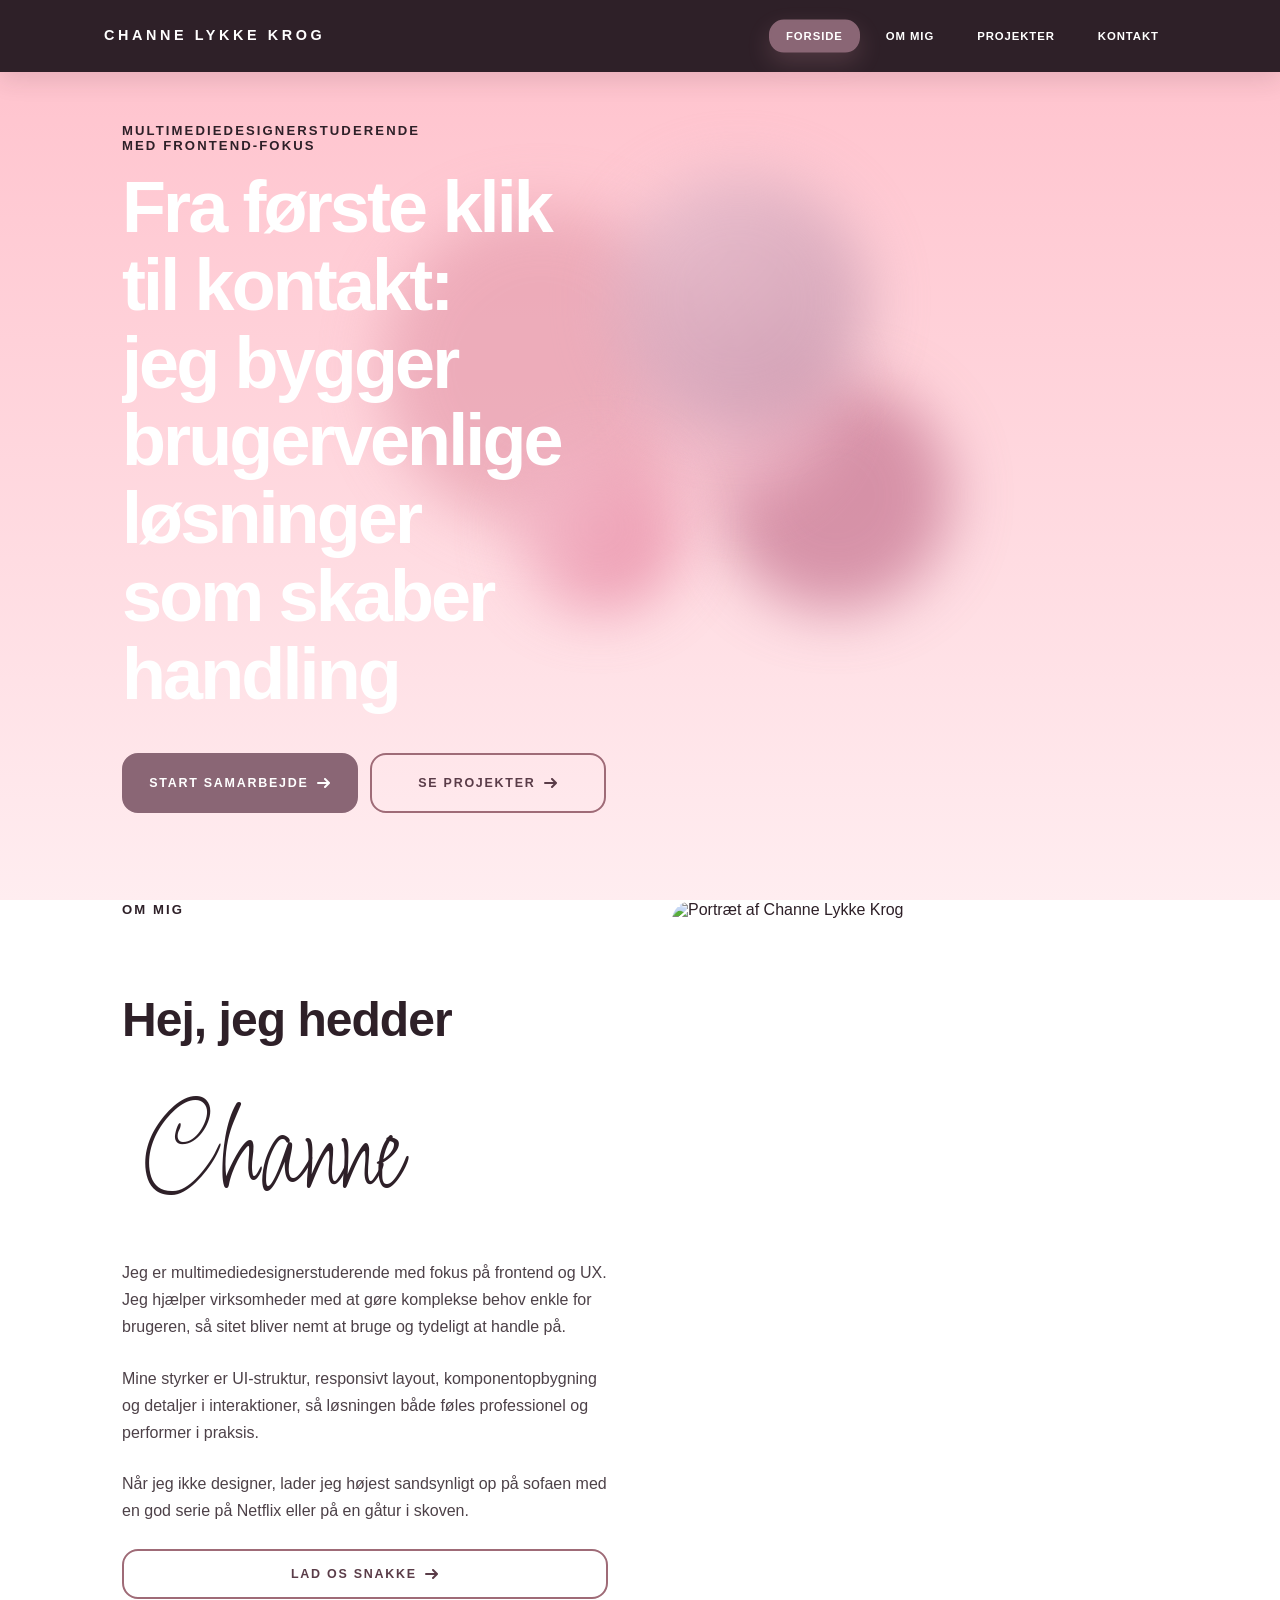
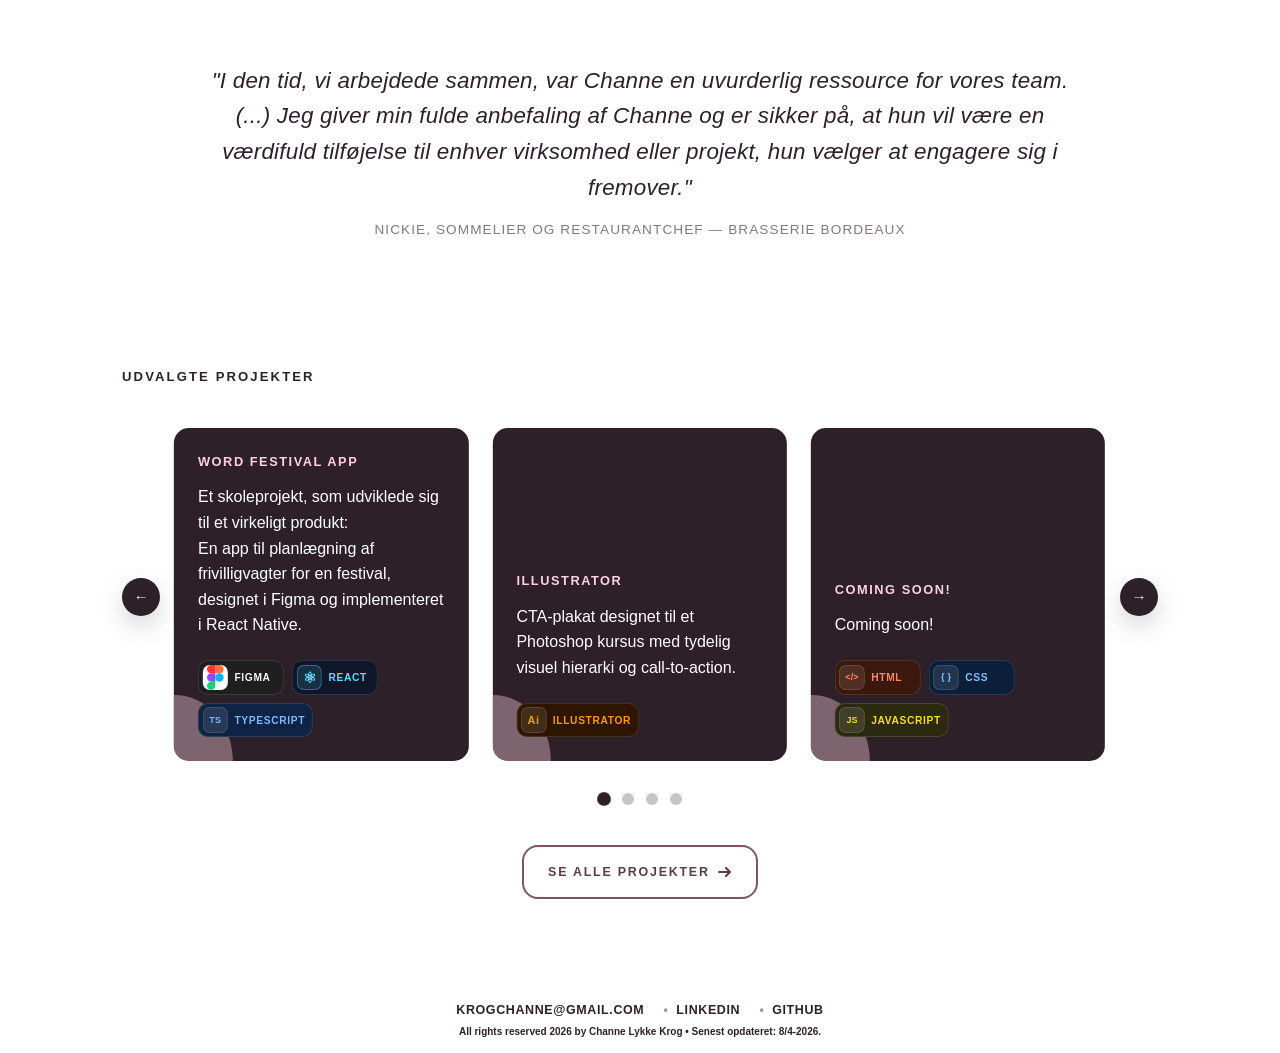
==== commit e6ae63c9: "navi update" ====
--- a/index.html
+++ b/index.html
@@ -25,15 +25,15 @@
     <header>
         <div class="off-screen-menu" id="mobile-menu">
             <ul>
-                <li><a href="index.html">Forside</a></li>
-                <li><a href="about/index.html">Om mig</a></li>
-                <li><a href="portfolio/index.html">Projekter</a></li>
-                <li><a href="contact/index.html">Kontakt</a></li>
+                <li><a href="./">Forside</a></li>
+                <li><a href="about/">Om mig</a></li>
+                <li><a href="portfolio/">Projekter</a></li>
+                <li><a href="contact/">Kontakt</a></li>
             </ul>
         </div>
         <div class="menu-overlay" aria-hidden="true"></div>
         <nav>
-            <a class="logo" aria-label="Logo" href="index.html">Channe Lykke Krog</a>
+            <a class="logo" aria-label="Logo" href="./">Channe Lykke Krog</a>
             <button class="hamburger" type="button" aria-label="Åbn menu" aria-expanded="false" aria-controls="mobile-menu">
                 <span></span>
                 <span></span>
@@ -63,14 +63,14 @@
 
         <div class="hero-cta-dock" aria-label="Primære handlinger">
             <div class="hero-cta-group">
-                <a href="contact/index.html" class="cta-btn cta-btn--primary">
+                <a href="contact/" class="cta-btn cta-btn--primary">
                     <span>Start samarbejde</span>
                     <svg width="15px" height="10px" viewBox="0 0 13 10" aria-hidden="true">
                         <path d="M1,5 L11,5"></path>
                         <polyline points="8 1 12 5 8 9"></polyline>
                     </svg>
                 </a>
-                <a href="portfolio/index.html" class="cta-btn cta-btn--secondary">
+                <a href="portfolio/" class="cta-btn cta-btn--secondary">
                     <span>Se projekter</span>
                     <svg width="15px" height="10px" viewBox="0 0 13 10" aria-hidden="true">
                         <path d="M1,5 L11,5"></path>
@@ -90,7 +90,7 @@
                 <p>Jeg er multimediedesignerstuderende med fokus på frontend og UX. Jeg hjælper virksomheder med at gøre komplekse behov enkle for brugeren, så sitet bliver nemt at bruge og tydeligt at handle på.</p>
                 <p>Mine styrker er UI-struktur, responsivt layout, komponentopbygning og detaljer i interaktioner, så løsningen både føles professionel og performer i praksis.</p>
                 <p>Når jeg ikke designer, lader jeg højest sandsynligt op på sofaen med en god serie på Netflix eller på en gåtur i skoven.</p>
-                <a href="contact/index.html" class="cta-btn cta-btn--secondary">
+                <a href="contact/" class="cta-btn cta-btn--secondary">
                     <span>Lad os snakke</span>
                     <svg width="15px" height="10px" viewBox="0 0 13 10" aria-hidden="true">
                         <path d="M1,5 L11,5"></path>
@@ -125,7 +125,7 @@
                 </div>
                 <div class="project-pagination" aria-label="Vae lg projekt"></div>
             </div>
-            <a href="portfolio/index.html" class="cta-btn">
+            <a href="portfolio/" class="cta-btn">
                 <span>Se alle projekter</span>
                 <svg width="15px" height="10px" viewBox="0 0 13 10" aria-hidden="true">
                     <path d="M1,5 L11,5"></path>
